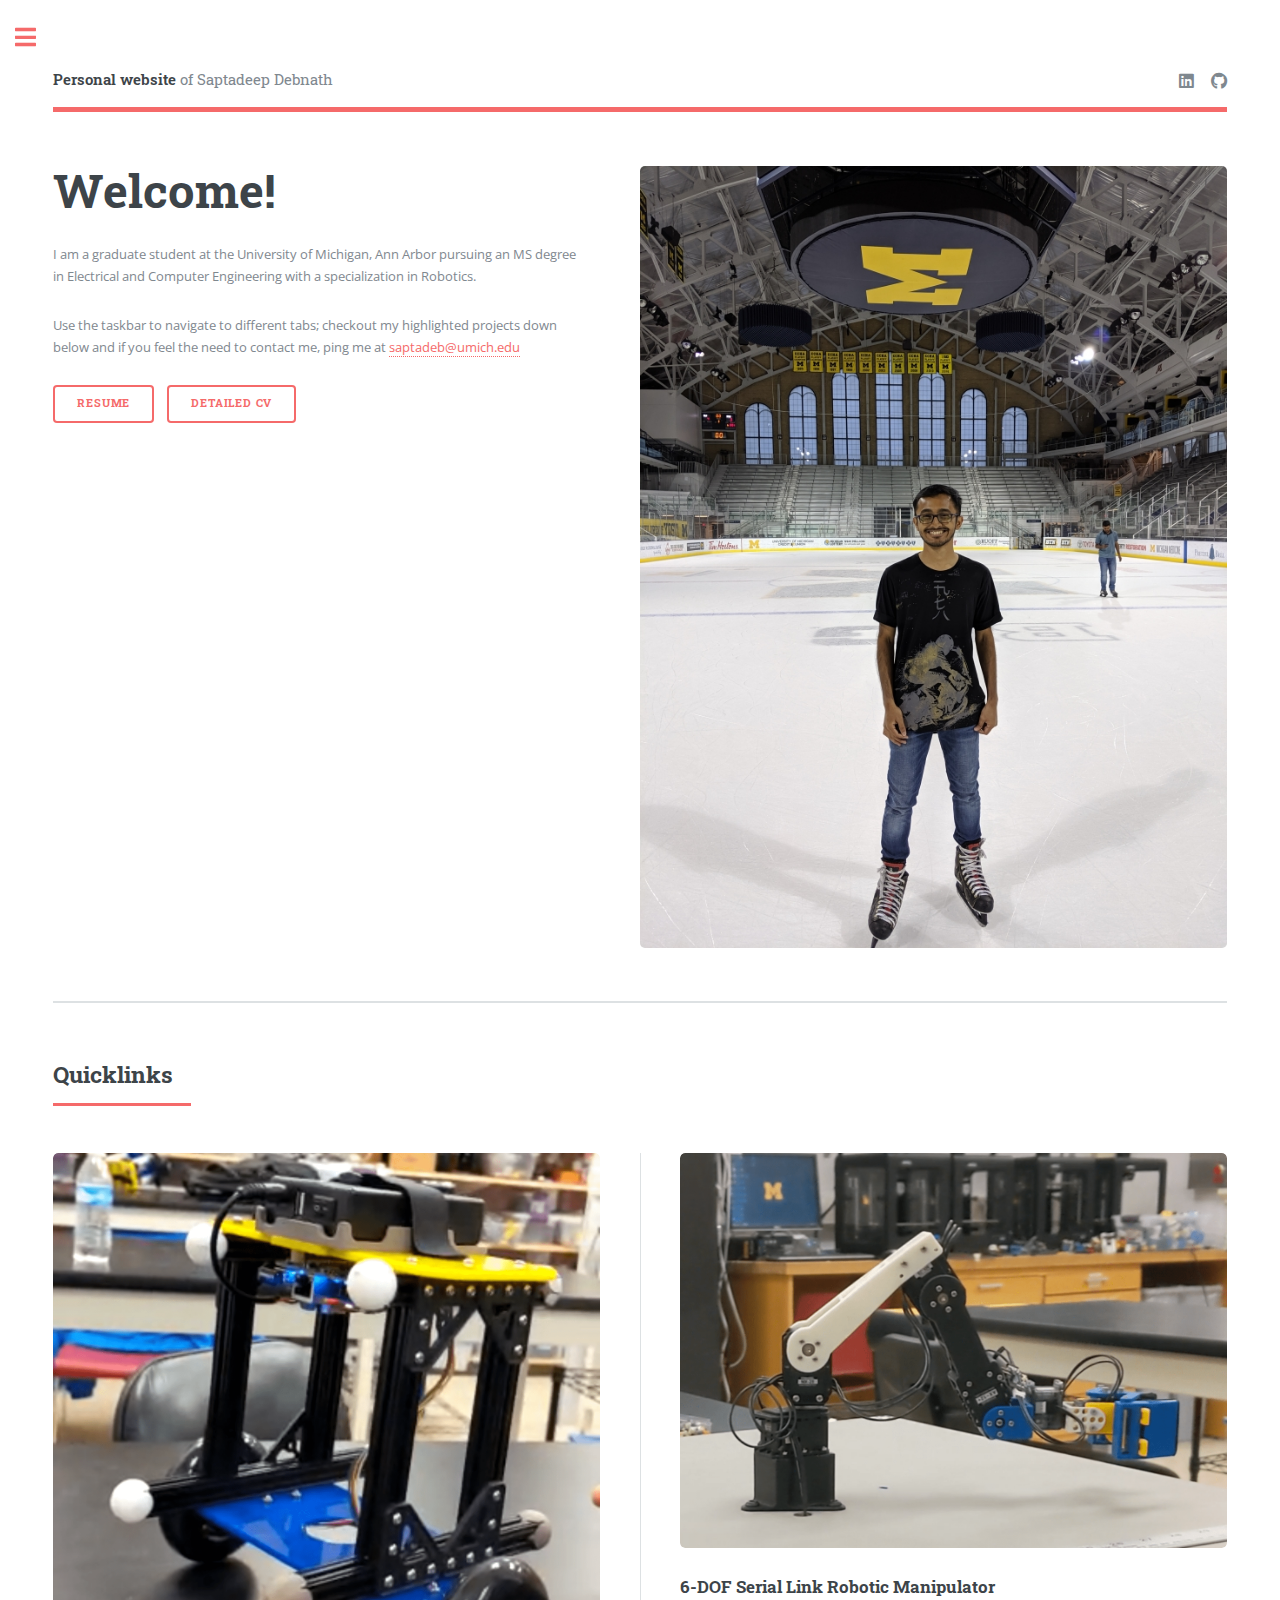
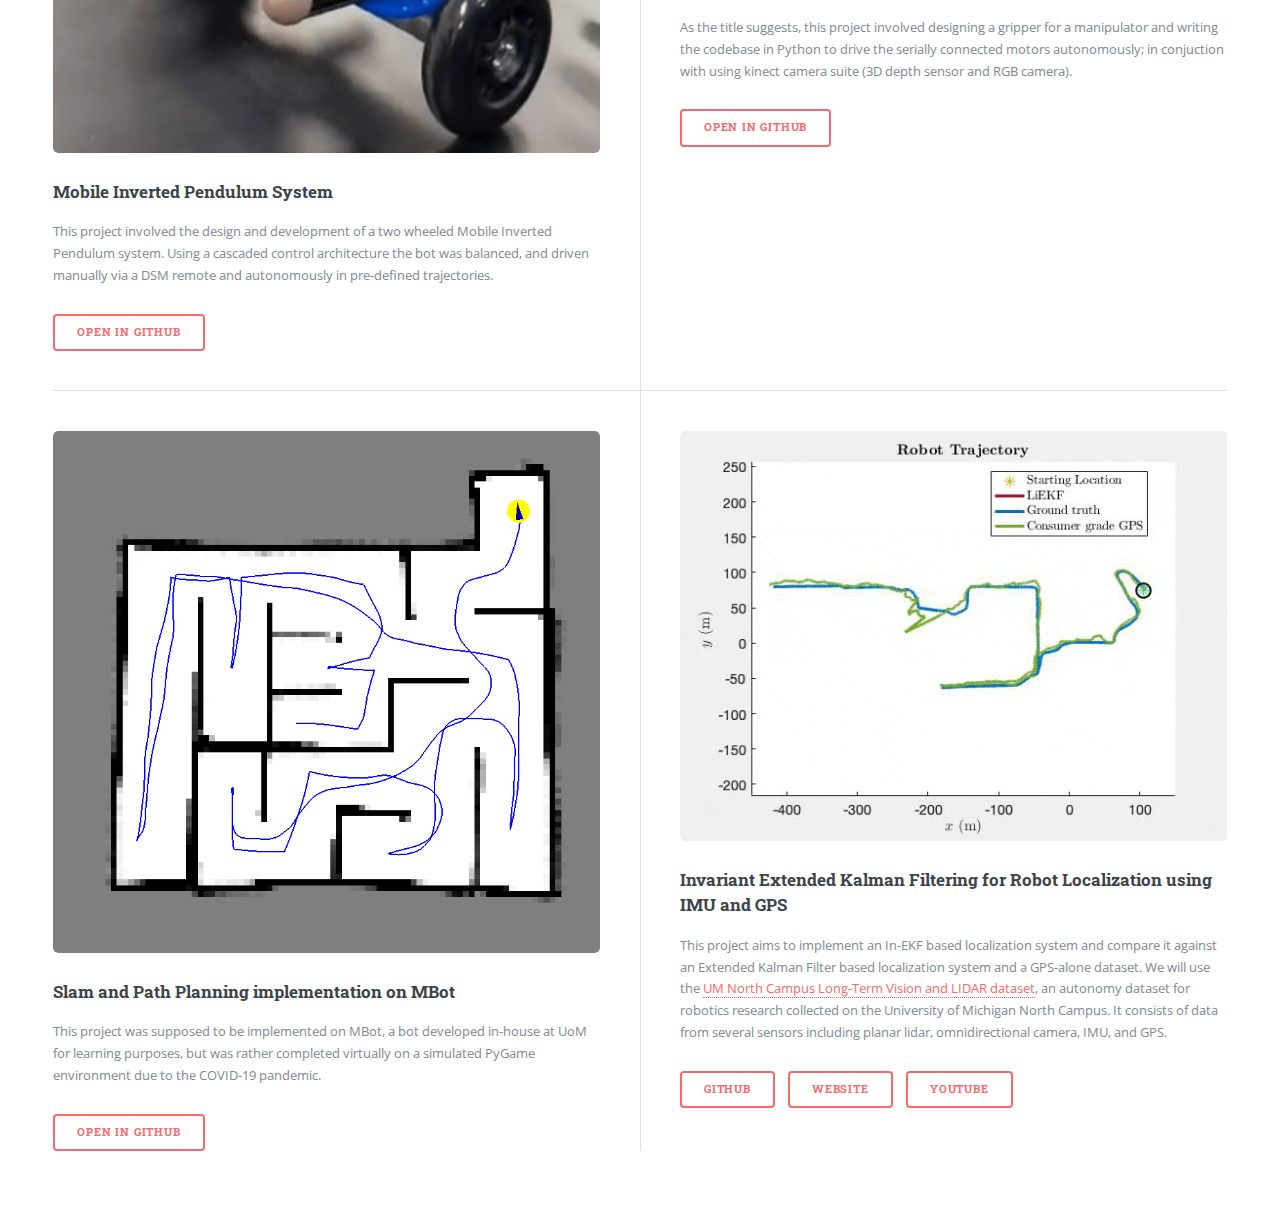
==== index.html @ 15e0c005 "inekf_proj-added" ====
<!DOCTYPE HTML>
<!--
	Editorial by HTML5 UP
	html5up.net | @ajlkn
	Free for personal and commercial use under the CCA 3.0 license (html5up.net/license)
-->
<html>
	<head>
		<title>Saptadeep Debnath</title>
		<meta charset="utf-8" />
		<meta name="viewport" content="width=device-width, initial-scale=1, user-scalable=no" />
		<link rel="stylesheet" href="assets/css/main.css" />
	</head>
	<body class="is-preload">

		<!-- Wrapper -->
			<div id="wrapper">

				<!-- Main -->
					<div id="main">
						<div class="inner">

							<!-- Header -->
								<header id="header">
									<a href="index.html" class="logo"><strong>Personal website</strong> of Saptadeep Debnath</a>
									<ul class="icons">
										<li><a href="https://www.linkedin.com/in/saptadeep-deb/" class="icon brands fa-linkedin"><span class="label">LinkedIn</span></a></li>
										<li><a href="https://github.com/saptadeb" class="icon brands fa-github"><span class="label">Github</span></a></li>
									</ul>
								</header>

							<!-- Banner -->
								<section id="banner">
									<div class="content">
										<header>
											<h1>Welcome!</h1>
										</header>
										<p>I am a graduate student at the University of Michigan, Ann Arbor 
											pursuing an MS degree in Electrical and Computer Engineering
											with a specialization in Robotics. 
										</p>
										<p>
											Use the taskbar to navigate to different tabs; checkout my highlighted projects down below and if you 
											feel the need to contact me, ping me at <a href="mailto: saptadeb@umich.edu">saptadeb@umich.edu</a>
										</p>

										<ul class="actions">
											<li><a href="docs/resume-saptadeep.pdf" class="button">Resume</a></li>
											<li><a href="docs/cv-saptadeep.pdf" class="button">Detailed CV</a></li>
										</ul>
									</div>
									<span class="image object">
										<img src="images/yost-arena-min.png" alt="" />
									</span>
								</section>
						
							<!-- Section -->
								<section>
									<header class="major">
										<h2>Quicklinks</h2>
									</header>

									 <div class="posts">
										<article>
											<a href="https://github.com/saptadeb/balanceBot" class="image"><img src="images/balancebot-min.png" alt="" /></a>
											<h3>Mobile Inverted Pendulum System</h3>
											<p>This project involved the design and development of a two wheeled Mobile 
												Inverted Pendulum system. Using a cascaded control architecture the bot 
												was balanced, and driven manually via a DSM remote and autonomously in 
												pre-defined trajectories.</p>
											<ul class="actions">
												<li><a href="https://github.com/saptadeb/balanceBot" class="button">Open in GitHub</a></li>
											</ul>
										</article>

										<article>
											<a href="https://github.com/saptadeb/armLab" class="image"><img src="images/armlab-min.png" alt="" /></a>
											<h3>6-DOF Serial Link Robotic Manipulator</h3>
											<p>As the title suggests, this project involved designing a gripper for a 
												manipulator and writing the codebase in Python to drive the serially 
												connected motors autonomously; in conjuction with using kinect camera suite 
												(3D depth sensor and RGB camera). </p>
											<ul class="actions">
												<li><a href="https://github.com/saptadeb/armLab" class="button">Open in GitHub</a></li>
											</ul>
										</article>

										<article>
											<a href="https://github.com/saptadeb/botLab" class="image"><img src="images/slam.png" alt="" /></a>
											<h3>Slam and Path Planning implementation on MBot</h3>
											<p>This project was supposed to be implemented on MBot, a bot developed 
												in-house at UoM for learning purposes, but was rather completed virtually 
												on a simulated PyGame environment due to the COVID-19 pandemic.</p>
											<ul class="actions">
												<li><a href="https://github.com/saptadeb/botLab" class="button">Open in GitHub</a></li>
											</ul>
										</article>


										<article>
											<a href="https://team16-mobrob-w20.github.io/inekf-localization/" class="image"><img src="images/liekf.gif" alt="" /></a>
											<h3>Invariant Extended Kalman Filtering for Robot Localization using IMU and GPS</h3>
											<p>This project aims to implement an In-EKF based localization system and 
												compare it against an Extended Kalman Filter based localization system 
												and a GPS-alone dataset. We will use the <a href="http://robots.engin.umich.edu/nclt/">UM North Campus 
												Long-Term Vision  and LIDAR dataset</a>, an autonomy dataset for robotics 
												research collected on the University of Michigan North Campus. It consists 
												of data from several sensors including planar lidar, omnidirectional 
												camera, IMU, and GPS.</p>
												<ul class="actions">
													<li><a href="https://github.com/saptadeb/inekf-localization" class="button">GitHub</a></li>
													<li><a href="https://team16-mobrob-w20.github.io/inekf-localization/" class="button">Website</a></li>
													<li><a href="https://www.youtube.com/watch?v=aILSsw7K2z8&feature=youtu.be" class="button">Youtube</a></li>
												</ul>
										</article>

										

										<!-- <article>
											<a href="#" class="image"><img src="images/pic04.jpg" alt="" /></a>
											<h3>Sed etiam facilis</h3>
											<p>Aenean ornare velit lacus, ac varius enim lorem ullamcorper dolore. Proin aliquam facilisis ante interdum. Sed nulla amet lorem feugiat tempus aliquam.</p>
											<ul class="actions">
												<li><a href="#" class="button">More</a></li>
											</ul>
										</article>
										<article>
											<a href="#" class="image"><img src="images/pic05.jpg" alt="" /></a>
											<h3>Feugiat lorem aenean</h3>
											<p>Aenean ornare velit lacus, ac varius enim lorem ullamcorper dolore. Proin aliquam facilisis ante interdum. Sed nulla amet lorem feugiat tempus aliquam.</p>
											<ul class="actions">
												<li><a href="#" class="button">More</a></li>
											</ul>
										</article>
										<article>
											<a href="#" class="image"><img src="images/pic06.jpg" alt="" /></a>
											<h3>Amet varius aliquam</h3>
											<p>Aenean ornare velit lacus, ac varius enim lorem ullamcorper dolore. Proin aliquam facilisis ante interdum. Sed nulla amet lorem feugiat tempus aliquam.</p>
											<ul class="actions">
												<li><a href="#" class="button">More</a></li>
											</ul>
										</article> -->
									</div> 
								</section>

						</div>
					</div>

				<!-- Sidebar -->
					<div id="sidebar">
						<div class="inner">

							<!-- Search -->
								<section id="search" class="alt">
									<form method="post" action="#">
										<input type="text" name="query" id="query" placeholder="Search" />
									</form>
								</section>

							<!-- Menu -->
								<nav id="menu">
									<header class="major">
										<h2>Menu</h2>
									</header>
									<ul>
										<li><a href="index.html">Homepage</a></li>
										<li><a href="about-me.html">About Me</a></li>
										<!-- <li><a href="generic.html">Generic</a></li> -->
										<!-- <li><a href="elements.html">Elements</a></li> -->
										<li>
											<span class="opener">Research</span>
											<ul>
												<li><a href="publications.html">Publications</a></li>
												<li><a href="proj-at-uom.html">Projects @UoM</a></li>
												<li><a href="proj-at-bits.html">Projects @BITS</a></li>
												<li><a href="ifor.html">IFOR</a></li>
											</ul>
										</li>
										<li><a href="misc.html">Beyond Academics</a></li>
									</ul>
								</nav>

							<!-- Section -->
								<!-- <section>
									<header class="major">
										<h2>Ante interdum</h2>
									</header>
									<div class="mini-posts">
										<article>
											<a href="#" class="image"><img src="images/pic07.jpg" alt="" /></a>
											<p>Aenean ornare velit lacus, ac varius enim lorem ullamcorper dolore aliquam.</p>
										</article>
										<article>
											<a href="#" class="image"><img src="images/pic08.jpg" alt="" /></a>
											<p>BOOOOM ornare velit lacus, ac varius enim lorem ullamcorper dolore aliquam.</p>
										</article>
										<article>
											<a href="#" class="image"><img src="images/pic09.jpg" alt="" /></a>
											<p>Aenean ornare velit lacus, ac varius enim lorem ullamcorper dolore aliquam.</p>
										</article>
									</div>
									<ul class="actions">
										<li><a href="#" class="button">More</a></li>
									</ul> 
								</section> -->

							<!-- Section -->
								<section>
									<header class="major">
										<h2>Get in touch</h2>
									</header>
									<!-- <p>Sed varius enim lorem ullamcorper dolore aliquam aenean ornare velit lacus, ac varius enim lorem ullamcorper dolore. Proin sed aliquam facilisis ante interdum. Sed nulla amet lorem feugiat tempus aliquam.</p> -->
									<ul class="contact">
										<li class="icon solid fa-envelope"><a href="mailto: saptadeb@umich.edu">saptadeb@umich.edu</a></li>
										<li class="icon solid fa-phone">(734) 353-5634</li>
										<li class="icon solid fa-home">Ann Arbor, MI 48105</li>
									</ul>
								</section>

							<!-- Footer -->
								<footer id="footer">
									<p class="copyright">&copy; Saptadeep Debnath. All rights reserved. stock Images: <a href="https://unsplash.com">Unsplash</a>. Design: <a href="https://html5up.net">HTML5 UP</a>.</p>
								</footer>

						</div>
					</div>

			</div>

		<!-- Scripts -->
			<script src="assets/js/jquery.min.js"></script>
			<script src="assets/js/browser.min.js"></script>
			<script src="assets/js/breakpoints.min.js"></script>
			<script src="assets/js/util.js"></script>
			<script src="assets/js/main.js"></script>

	</body>
</html>
---- assets/css/main.css ----
@import url(fontawesome-all.min.css);
@import url("https://fonts.googleapis.com/css?family=Open+Sans:400,600,400italic,600italic|Roboto+Slab:400,700");
/*
	Editorial by HTML5 UP
	html5up.net | @ajlkn
	Free for personal and commercial use under the CCA 3.0 license (html5up.net/license)
*/
html, body, div, span, applet, object,
iframe, h1, h2, h3, h4, h5, h6, p, blockquote,
pre, a, abbr, acronym, address, big, cite,
code, del, dfn, em, img, ins, kbd, q, s, samp,
small, strike, strong, sub, sup, tt, var, b,
u, i, center, dl, dt, dd, ol, ul, li, fieldset,
form, label, legend, table, caption, tbody,
tfoot, thead, tr, th, td, article, aside,
canvas, details, embed, figure, figcaption,
footer, header, hgroup, menu, nav, output, ruby,
section, summary, time, mark, audio, video {
  margin: 0;
  padding: 0;
  border: 0;
  font-size: 100%;
  font: inherit;
  vertical-align: baseline; }

article, aside, details, figcaption, figure,
footer, header, hgroup, menu, nav, section {
  display: block; }

body {
  line-height: 1; }

ol, ul {
  list-style: none; }

blockquote, q {
  quotes: none; }
  blockquote:before, blockquote:after, q:before, q:after {
    content: '';
    content: none; }

table {
  border-collapse: collapse;
  border-spacing: 0; }

body {
  -webkit-text-size-adjust: none; }

mark {
  background-color: transparent;
  color: inherit; }

input::-moz-focus-inner {
  border: 0;
  padding: 0; }

input, select, textarea {
  -moz-appearance: none;
  -webkit-appearance: none;
  -ms-appearance: none;
  appearance: none; }

/* Basic */
@-ms-viewport {
  width: device-width; }

body {
  -ms-overflow-style: scrollbar; }

@media screen and (max-width: 480px) {
  html, body {
    min-width: 320px; } }

html {
  box-sizing: border-box; }

*, *:before, *:after {
  box-sizing: inherit; }

body {
  background: #ffffff; }
  body.is-preload *, body.is-preload *:before, body.is-preload *:after, body.is-resizing *, body.is-resizing *:before, body.is-resizing *:after {
    -moz-animation: none !important;
    -webkit-animation: none !important;
    -ms-animation: none !important;
    animation: none !important;
    -moz-transition: none !important;
    -webkit-transition: none !important;
    -ms-transition: none !important;
    transition: none !important; }

/* Type */
body, input, select, textarea {
  color: #7f888f;
  font-family: "Open Sans", sans-serif;
  font-size: 13pt;
  font-weight: 400;
  line-height: 1.65; }
  @media screen and (max-width: 1680px) {
    body, input, select, textarea {
      font-size: 11pt; } }
  @media screen and (max-width: 1280px) {
    body, input, select, textarea {
      font-size: 10pt; } }
  @media screen and (max-width: 360px) {
    body, input, select, textarea {
      font-size: 9pt; } }

a {
  -moz-transition: color 0.2s ease-in-out, border-bottom-color 0.2s ease-in-out;
  -webkit-transition: color 0.2s ease-in-out, border-bottom-color 0.2s ease-in-out;
  -ms-transition: color 0.2s ease-in-out, border-bottom-color 0.2s ease-in-out;
  transition: color 0.2s ease-in-out, border-bottom-color 0.2s ease-in-out;
  border-bottom: dotted 1px;
  color: #f56a6a;
  text-decoration: none; }
  a:hover {
    border-bottom-color: #f56a6a;
    color: #f56a6a !important; }
    a:hover strong {
      color: inherit; }

strong, b {
  color: #3d4449;
  font-weight: 600; }

em, i {
  font-style: italic; }

p {
  margin: 0 0 2em 0; }

h1, h2, h3, h4, h5, h6 {
  color: #3d4449;
  font-family: "Roboto Slab", serif;
  font-weight: 700;
  line-height: 1.5;
  margin: 0 0 1em 0; }
  h1 a, h2 a, h3 a, h4 a, h5 a, h6 a {
    color: inherit;
    text-decoration: none;
    border-bottom: 0; }

h1 {
  font-size: 4em;
  margin: 0 0 0.5em 0;
  line-height: 1.3; }

h2 {
  font-size: 1.75em; }

h3 {
  font-size: 1.25em; }

h4 {
  font-size: 1.1em; }

h5 {
  font-size: 0.9em; }

h6 {
  font-size: 0.7em; }

@media screen and (max-width: 1680px) {
  h1 {
    font-size: 3.5em; } }

@media screen and (max-width: 980px) {
  h1 {
    font-size: 3.25em; } }

@media screen and (max-width: 736px) {
  h1 {
    font-size: 2em;
    line-height: 1.4; }
  h2 {
    font-size: 1.5em; } }

sub {
  font-size: 0.8em;
  position: relative;
  top: 0.5em; }

sup {
  font-size: 0.8em;
  position: relative;
  top: -0.5em; }

blockquote {
  border-left: solid 3px rgba(210, 215, 217, 0.75);
  font-style: italic;
  margin: 0 0 2em 0;
  padding: 0.5em 0 0.5em 2em; }

code {
  background: rgba(230, 235, 237, 0.25);
  border-radius: 0.375em;
  border: solid 1px rgba(210, 215, 217, 0.75);
  font-family: "Courier New", monospace;
  font-size: 0.9em;
  margin: 0 0.25em;
  padding: 0.25em 0.65em; }

pre {
  -webkit-overflow-scrolling: touch;
  font-family: "Courier New", monospace;
  font-size: 0.9em;
  margin: 0 0 2em 0; }
  pre code {
    display: block;
    line-height: 1.75;
    padding: 1em 1.5em;
    overflow-x: auto; }

hr {
  border: 0;
  border-bottom: solid 1px rgba(210, 215, 217, 0.75);
  margin: 2em 0; }
  hr.major {
    margin: 3em 0; }

.align-left {
  text-align: left; }

.align-center {
  text-align: center; }

.align-right {
  text-align: right; }

/* Row */
.row {
  display: flex;
  flex-wrap: wrap;
  box-sizing: border-box;
  align-items: stretch; }
  .row > * {
    box-sizing: border-box; }
  .row.gtr-uniform > * > :last-child {
    margin-bottom: 0; }
  .row.aln-left {
    justify-content: flex-start; }
  .row.aln-center {
    justify-content: center; }
  .row.aln-right {
    justify-content: flex-end; }
  .row.aln-top {
    align-items: flex-start; }
  .row.aln-middle {
    align-items: center; }
  .row.aln-bottom {
    align-items: flex-end; }
  .row > .imp {
    order: -1; }
  .row > .col-1 {
    width: 8.33333%; }
  .row > .off-1 {
    margin-left: 8.33333%; }
  .row > .col-2 {
    width: 16.66667%; }
  .row > .off-2 {
    margin-left: 16.66667%; }
  .row > .col-3 {
    width: 25%; }
  .row > .off-3 {
    margin-left: 25%; }
  .row > .col-4 {
    width: 33.33333%; }
  .row > .off-4 {
    margin-left: 33.33333%; }
  .row > .col-5 {
    width: 41.66667%; }
  .row > .off-5 {
    margin-left: 41.66667%; }
  .row > .col-6 {
    width: 50%; }
  .row > .off-6 {
    margin-left: 50%; }
  .row > .col-7 {
    width: 58.33333%; }
  .row > .off-7 {
    margin-left: 58.33333%; }
  .row > .col-8 {
    width: 66.66667%; }
  .row > .off-8 {
    margin-left: 66.66667%; }
  .row > .col-9 {
    width: 75%; }
  .row > .off-9 {
    margin-left: 75%; }
  .row > .col-10 {
    width: 83.33333%; }
  .row > .off-10 {
    margin-left: 83.33333%; }
  .row > .col-11 {
    width: 91.66667%; }
  .row > .off-11 {
    margin-left: 91.66667%; }
  .row > .col-12 {
    width: 100%; }
  .row > .off-12 {
    margin-left: 100%; }
  .row.gtr-0 {
    margin-top: 0;
    margin-left: 0em; }
    .row.gtr-0 > * {
      padding: 0 0 0 0em; }
    .row.gtr-0.gtr-uniform {
      margin-top: 0em; }
      .row.gtr-0.gtr-uniform > * {
        padding-top: 0em; }
  .row.gtr-25 {
    margin-top: 0;
    margin-left: -0.375em; }
    .row.gtr-25 > * {
      padding: 0 0 0 0.375em; }
    .row.gtr-25.gtr-uniform {
      margin-top: -0.375em; }
      .row.gtr-25.gtr-uniform > * {
        padding-top: 0.375em; }
  .row.gtr-50 {
    margin-top: 0;
    margin-left: -0.75em; }
    .row.gtr-50 > * {
      padding: 0 0 0 0.75em; }
    .row.gtr-50.gtr-uniform {
      margin-top: -0.75em; }
      .row.gtr-50.gtr-uniform > * {
        padding-top: 0.75em; }
  .row {
    margin-top: 0;
    margin-left: -1.5em; }
    .row > * {
      padding: 0 0 0 1.5em; }
    .row.gtr-uniform {
      margin-top: -1.5em; }
      .row.gtr-uniform > * {
        padding-top: 1.5em; }
  .row.gtr-150 {
    margin-top: 0;
    margin-left: -2.25em; }
    .row.gtr-150 > * {
      padding: 0 0 0 2.25em; }
    .row.gtr-150.gtr-uniform {
      margin-top: -2.25em; }
      .row.gtr-150.gtr-uniform > * {
        padding-top: 2.25em; }
  .row.gtr-200 {
    margin-top: 0;
    margin-left: -3em; }
    .row.gtr-200 > * {
      padding: 0 0 0 3em; }
    .row.gtr-200.gtr-uniform {
      margin-top: -3em; }
      .row.gtr-200.gtr-uniform > * {
        padding-top: 3em; }
  @media screen and (max-width: 1680px) {
    .row {
      display: flex;
      flex-wrap: wrap;
      box-sizing: border-box;
      align-items: stretch; }
      .row > * {
        box-sizing: border-box; }
      .row.gtr-uniform > * > :last-child {
        margin-bottom: 0; }
      .row.aln-left {
        justify-content: flex-start; }
      .row.aln-center {
        justify-content: center; }
      .row.aln-right {
        justify-content: flex-end; }
      .row.aln-top {
        align-items: flex-start; }
      .row.aln-middle {
        align-items: center; }
      .row.aln-bottom {
        align-items: flex-end; }
      .row > .imp-xlarge {
        order: -1; }
      .row > .col-1-xlarge {
        width: 8.33333%; }
      .row > .off-1-xlarge {
        margin-left: 8.33333%; }
      .row > .col-2-xlarge {
        width: 16.66667%; }
      .row > .off-2-xlarge {
        margin-left: 16.66667%; }
      .row > .col-3-xlarge {
        width: 25%; }
      .row > .off-3-xlarge {
        margin-left: 25%; }
      .row > .col-4-xlarge {
        width: 33.33333%; }
      .row > .off-4-xlarge {
        margin-left: 33.33333%; }
      .row > .col-5-xlarge {
        width: 41.66667%; }
      .row > .off-5-xlarge {
        margin-left: 41.66667%; }
      .row > .col-6-xlarge {
        width: 50%; }
      .row > .off-6-xlarge {
        margin-left: 50%; }
      .row > .col-7-xlarge {
        width: 58.33333%; }
      .row > .off-7-xlarge {
        margin-left: 58.33333%; }
      .row > .col-8-xlarge {
        width: 66.66667%; }
      .row > .off-8-xlarge {
        margin-left: 66.66667%; }
      .row > .col-9-xlarge {
        width: 75%; }
      .row > .off-9-xlarge {
        margin-left: 75%; }
      .row > .col-10-xlarge {
        width: 83.33333%; }
      .row > .off-10-xlarge {
        margin-left: 83.33333%; }
      .row > .col-11-xlarge {
        width: 91.66667%; }
      .row > .off-11-xlarge {
        margin-left: 91.66667%; }
      .row > .col-12-xlarge {
        width: 100%; }
      .row > .off-12-xlarge {
        margin-left: 100%; }
      .row.gtr-0 {
        margin-top: 0;
        margin-left: 0em; }
        .row.gtr-0 > * {
          padding: 0 0 0 0em; }
        .row.gtr-0.gtr-uniform {
          margin-top: 0em; }
          .row.gtr-0.gtr-uniform > * {
            padding-top: 0em; }
      .row.gtr-25 {
        margin-top: 0;
        margin-left: -0.375em; }
        .row.gtr-25 > * {
          padding: 0 0 0 0.375em; }
        .row.gtr-25.gtr-uniform {
          margin-top: -0.375em; }
          .row.gtr-25.gtr-uniform > * {
            padding-top: 0.375em; }
      .row.gtr-50 {
        margin-top: 0;
        margin-left: -0.75em; }
        .row.gtr-50 > * {
          padding: 0 0 0 0.75em; }
        .row.gtr-50.gtr-uniform {
          margin-top: -0.75em; }
          .row.gtr-50.gtr-uniform > * {
            padding-top: 0.75em; }
      .row {
        margin-top: 0;
        margin-left: -1.5em; }
        .row > * {
          padding: 0 0 0 1.5em; }
        .row.gtr-uniform {
          margin-top: -1.5em; }
          .row.gtr-uniform > * {
            padding-top: 1.5em; }
      .row.gtr-150 {
        margin-top: 0;
        margin-left: -2.25em; }
        .row.gtr-150 > * {
          padding: 0 0 0 2.25em; }
        .row.gtr-150.gtr-uniform {
          margin-top: -2.25em; }
          .row.gtr-150.gtr-uniform > * {
            padding-top: 2.25em; }
      .row.gtr-200 {
        margin-top: 0;
        margin-left: -3em; }
        .row.gtr-200 > * {
          padding: 0 0 0 3em; }
        .row.gtr-200.gtr-uniform {
          margin-top: -3em; }
          .row.gtr-200.gtr-uniform > * {
            padding-top: 3em; } }
  @media screen and (max-width: 1280px) {
    .row {
      display: flex;
      flex-wrap: wrap;
      box-sizing: border-box;
      align-items: stretch; }
      .row > * {
        box-sizing: border-box; }
      .row.gtr-uniform > * > :last-child {
        margin-bottom: 0; }
      .row.aln-left {
        justify-content: flex-start; }
      .row.aln-center {
        justify-content: center; }
      .row.aln-right {
        justify-content: flex-end; }
      .row.aln-top {
        align-items: flex-start; }
      .row.aln-middle {
        align-items: center; }
      .row.aln-bottom {
        align-items: flex-end; }
      .row > .imp-large {
        order: -1; }
      .row > .col-1-large {
        width: 8.33333%; }
      .row > .off-1-large {
        margin-left: 8.33333%; }
      .row > .col-2-large {
        width: 16.66667%; }
      .row > .off-2-large {
        margin-left: 16.66667%; }
      .row > .col-3-large {
        width: 25%; }
      .row > .off-3-large {
        margin-left: 25%; }
      .row > .col-4-large {
        width: 33.33333%; }
      .row > .off-4-large {
        margin-left: 33.33333%; }
      .row > .col-5-large {
        width: 41.66667%; }
      .row > .off-5-large {
        margin-left: 41.66667%; }
      .row > .col-6-large {
        width: 50%; }
      .row > .off-6-large {
        margin-left: 50%; }
      .row > .col-7-large {
        width: 58.33333%; }
      .row > .off-7-large {
        margin-left: 58.33333%; }
      .row > .col-8-large {
        width: 66.66667%; }
      .row > .off-8-large {
        margin-left: 66.66667%; }
      .row > .col-9-large {
        width: 75%; }
      .row > .off-9-large {
        margin-left: 75%; }
      .row > .col-10-large {
        width: 83.33333%; }
      .row > .off-10-large {
        margin-left: 83.33333%; }
      .row > .col-11-large {
        width: 91.66667%; }
      .row > .off-11-large {
        margin-left: 91.66667%; }
      .row > .col-12-large {
        width: 100%; }
      .row > .off-12-large {
        margin-left: 100%; }
      .row.gtr-0 {
        margin-top: 0;
        margin-left: 0em; }
        .row.gtr-0 > * {
          padding: 0 0 0 0em; }
        .row.gtr-0.gtr-uniform {
          margin-top: 0em; }
          .row.gtr-0.gtr-uniform > * {
            padding-top: 0em; }
      .row.gtr-25 {
        margin-top: 0;
        margin-left: -0.375em; }
        .row.gtr-25 > * {
          padding: 0 0 0 0.375em; }
        .row.gtr-25.gtr-uniform {
          margin-top: -0.375em; }
          .row.gtr-25.gtr-uniform > * {
            padding-top: 0.375em; }
      .row.gtr-50 {
        margin-top: 0;
        margin-left: -0.75em; }
        .row.gtr-50 > * {
          padding: 0 0 0 0.75em; }
        .row.gtr-50.gtr-uniform {
          margin-top: -0.75em; }
          .row.gtr-50.gtr-uniform > * {
            padding-top: 0.75em; }
      .row {
        margin-top: 0;
        margin-left: -1.5em; }
        .row > * {
          padding: 0 0 0 1.5em; }
        .row.gtr-uniform {
          margin-top: -1.5em; }
          .row.gtr-uniform > * {
            padding-top: 1.5em; }
      .row.gtr-150 {
        margin-top: 0;
        margin-left: -2.25em; }
        .row.gtr-150 > * {
          padding: 0 0 0 2.25em; }
        .row.gtr-150.gtr-uniform {
          margin-top: -2.25em; }
          .row.gtr-150.gtr-uniform > * {
            padding-top: 2.25em; }
      .row.gtr-200 {
        margin-top: 0;
        margin-left: -3em; }
        .row.gtr-200 > * {
          padding: 0 0 0 3em; }
        .row.gtr-200.gtr-uniform {
          margin-top: -3em; }
          .row.gtr-200.gtr-uniform > * {
            padding-top: 3em; } }
  @media screen and (max-width: 980px) {
    .row {
      display: flex;
      flex-wrap: wrap;
      box-sizing: border-box;
      align-items: stretch; }
      .row > * {
        box-sizing: border-box; }
      .row.gtr-uniform > * > :last-child {
        margin-bottom: 0; }
      .row.aln-left {
        justify-content: flex-start; }
      .row.aln-center {
        justify-content: center; }
      .row.aln-right {
        justify-content: flex-end; }
      .row.aln-top {
        align-items: flex-start; }
      .row.aln-middle {
        align-items: center; }
      .row.aln-bottom {
        align-items: flex-end; }
      .row > .imp-medium {
        order: -1; }
      .row > .col-1-medium {
        width: 8.33333%; }
      .row > .off-1-medium {
        margin-left: 8.33333%; }
      .row > .col-2-medium {
        width: 16.66667%; }
      .row > .off-2-medium {
        margin-left: 16.66667%; }
      .row > .col-3-medium {
        width: 25%; }
      .row > .off-3-medium {
        margin-left: 25%; }
      .row > .col-4-medium {
        width: 33.33333%; }
      .row > .off-4-medium {
        margin-left: 33.33333%; }
      .row > .col-5-medium {
        width: 41.66667%; }
      .row > .off-5-medium {
        margin-left: 41.66667%; }
      .row > .col-6-medium {
        width: 50%; }
      .row > .off-6-medium {
        margin-left: 50%; }
      .row > .col-7-medium {
        width: 58.33333%; }
      .row > .off-7-medium {
        margin-left: 58.33333%; }
      .row > .col-8-medium {
        width: 66.66667%; }
      .row > .off-8-medium {
        margin-left: 66.66667%; }
      .row > .col-9-medium {
        width: 75%; }
      .row > .off-9-medium {
        margin-left: 75%; }
      .row > .col-10-medium {
        width: 83.33333%; }
      .row > .off-10-medium {
        margin-left: 83.33333%; }
      .row > .col-11-medium {
        width: 91.66667%; }
      .row > .off-11-medium {
        margin-left: 91.66667%; }
      .row > .col-12-medium {
        width: 100%; }
      .row > .off-12-medium {
        margin-left: 100%; }
      .row.gtr-0 {
        margin-top: 0;
        margin-left: 0em; }
        .row.gtr-0 > * {
          padding: 0 0 0 0em; }
        .row.gtr-0.gtr-uniform {
          margin-top: 0em; }
          .row.gtr-0.gtr-uniform > * {
            padding-top: 0em; }
      .row.gtr-25 {
        margin-top: 0;
        margin-left: -0.375em; }
        .row.gtr-25 > * {
          padding: 0 0 0 0.375em; }
        .row.gtr-25.gtr-uniform {
          margin-top: -0.375em; }
          .row.gtr-25.gtr-uniform > * {
            padding-top: 0.375em; }
      .row.gtr-50 {
        margin-top: 0;
        margin-left: -0.75em; }
        .row.gtr-50 > * {
          padding: 0 0 0 0.75em; }
        .row.gtr-50.gtr-uniform {
          margin-top: -0.75em; }
          .row.gtr-50.gtr-uniform > * {
            padding-top: 0.75em; }
      .row {
        margin-top: 0;
        margin-left: -1.5em; }
        .row > * {
          padding: 0 0 0 1.5em; }
        .row.gtr-uniform {
          margin-top: -1.5em; }
          .row.gtr-uniform > * {
            padding-top: 1.5em; }
      .row.gtr-150 {
        margin-top: 0;
        margin-left: -2.25em; }
        .row.gtr-150 > * {
          padding: 0 0 0 2.25em; }
        .row.gtr-150.gtr-uniform {
          margin-top: -2.25em; }
          .row.gtr-150.gtr-uniform > * {
            padding-top: 2.25em; }
      .row.gtr-200 {
        margin-top: 0;
        margin-left: -3em; }
        .row.gtr-200 > * {
          padding: 0 0 0 3em; }
        .row.gtr-200.gtr-uniform {
          margin-top: -3em; }
          .row.gtr-200.gtr-uniform > * {
            padding-top: 3em; } }
  @media screen and (max-width: 736px) {
    .row {
      display: flex;
      flex-wrap: wrap;
      box-sizing: border-box;
      align-items: stretch; }
      .row > * {
        box-sizing: border-box; }
      .row.gtr-uniform > * > :last-child {
        margin-bottom: 0; }
      .row.aln-left {
        justify-content: flex-start; }
      .row.aln-center {
        justify-content: center; }
      .row.aln-right {
        justify-content: flex-end; }
      .row.aln-top {
        align-items: flex-start; }
      .row.aln-middle {
        align-items: center; }
      .row.aln-bottom {
        align-items: flex-end; }
      .row > .imp-small {
        order: -1; }
      .row > .col-1-small {
        width: 8.33333%; }
      .row > .off-1-small {
        margin-left: 8.33333%; }
      .row > .col-2-small {
        width: 16.66667%; }
      .row > .off-2-small {
        margin-left: 16.66667%; }
      .row > .col-3-small {
        width: 25%; }
      .row > .off-3-small {
        margin-left: 25%; }
      .row > .col-4-small {
        width: 33.33333%; }
      .row > .off-4-small {
        margin-left: 33.33333%; }
      .row > .col-5-small {
        width: 41.66667%; }
      .row > .off-5-small {
        margin-left: 41.66667%; }
      .row > .col-6-small {
        width: 50%; }
      .row > .off-6-small {
        margin-left: 50%; }
      .row > .col-7-small {
        width: 58.33333%; }
      .row > .off-7-small {
        margin-left: 58.33333%; }
      .row > .col-8-small {
        width: 66.66667%; }
      .row > .off-8-small {
        margin-left: 66.66667%; }
      .row > .col-9-small {
        width: 75%; }
      .row > .off-9-small {
        margin-left: 75%; }
      .row > .col-10-small {
        width: 83.33333%; }
      .row > .off-10-small {
        margin-left: 83.33333%; }
      .row > .col-11-small {
        width: 91.66667%; }
      .row > .off-11-small {
        margin-left: 91.66667%; }
      .row > .col-12-small {
        width: 100%; }
      .row > .off-12-small {
        margin-left: 100%; }
      .row.gtr-0 {
        margin-top: 0;
        margin-left: 0em; }
        .row.gtr-0 > * {
          padding: 0 0 0 0em; }
        .row.gtr-0.gtr-uniform {
          margin-top: 0em; }
          .row.gtr-0.gtr-uniform > * {
            padding-top: 0em; }
      .row.gtr-25 {
        margin-top: 0;
        margin-left: -0.375em; }
        .row.gtr-25 > * {
          padding: 0 0 0 0.375em; }
        .row.gtr-25.gtr-uniform {
          margin-top: -0.375em; }
          .row.gtr-25.gtr-uniform > * {
            padding-top: 0.375em; }
      .row.gtr-50 {
        margin-top: 0;
        margin-left: -0.75em; }
        .row.gtr-50 > * {
          padding: 0 0 0 0.75em; }
        .row.gtr-50.gtr-uniform {
          margin-top: -0.75em; }
          .row.gtr-50.gtr-uniform > * {
            padding-top: 0.75em; }
      .row {
        margin-top: 0;
        margin-left: -1.5em; }
        .row > * {
          padding: 0 0 0 1.5em; }
        .row.gtr-uniform {
          margin-top: -1.5em; }
          .row.gtr-uniform > * {
            padding-top: 1.5em; }
      .row.gtr-150 {
        margin-top: 0;
        margin-left: -2.25em; }
        .row.gtr-150 > * {
          padding: 0 0 0 2.25em; }
        .row.gtr-150.gtr-uniform {
          margin-top: -2.25em; }
          .row.gtr-150.gtr-uniform > * {
            padding-top: 2.25em; }
      .row.gtr-200 {
        margin-top: 0;
        margin-left: -3em; }
        .row.gtr-200 > * {
          padding: 0 0 0 3em; }
        .row.gtr-200.gtr-uniform {
          margin-top: -3em; }
          .row.gtr-200.gtr-uniform > * {
            padding-top: 3em; } }
  @media screen and (max-width: 480px) {
    .row {
      display: flex;
      flex-wrap: wrap;
      box-sizing: border-box;
      align-items: stretch; }
      .row > * {
        box-sizing: border-box; }
      .row.gtr-uniform > * > :last-child {
        margin-bottom: 0; }
      .row.aln-left {
        justify-content: flex-start; }
      .row.aln-center {
        justify-content: center; }
      .row.aln-right {
        justify-content: flex-end; }
      .row.aln-top {
        align-items: flex-start; }
      .row.aln-middle {
        align-items: center; }
      .row.aln-bottom {
        align-items: flex-end; }
      .row > .imp-xsmall {
        order: -1; }
      .row > .col-1-xsmall {
        width: 8.33333%; }
      .row > .off-1-xsmall {
        margin-left: 8.33333%; }
      .row > .col-2-xsmall {
        width: 16.66667%; }
      .row > .off-2-xsmall {
        margin-left: 16.66667%; }
      .row > .col-3-xsmall {
        width: 25%; }
      .row > .off-3-xsmall {
        margin-left: 25%; }
      .row > .col-4-xsmall {
        width: 33.33333%; }
      .row > .off-4-xsmall {
        margin-left: 33.33333%; }
      .row > .col-5-xsmall {
        width: 41.66667%; }
      .row > .off-5-xsmall {
        margin-left: 41.66667%; }
      .row > .col-6-xsmall {
        width: 50%; }
      .row > .off-6-xsmall {
        margin-left: 50%; }
      .row > .col-7-xsmall {
        width: 58.33333%; }
      .row > .off-7-xsmall {
        margin-left: 58.33333%; }
      .row > .col-8-xsmall {
        width: 66.66667%; }
      .row > .off-8-xsmall {
        margin-left: 66.66667%; }
      .row > .col-9-xsmall {
        width: 75%; }
      .row > .off-9-xsmall {
        margin-left: 75%; }
      .row > .col-10-xsmall {
        width: 83.33333%; }
      .row > .off-10-xsmall {
        margin-left: 83.33333%; }
      .row > .col-11-xsmall {
        width: 91.66667%; }
      .row > .off-11-xsmall {
        margin-left: 91.66667%; }
      .row > .col-12-xsmall {
        width: 100%; }
      .row > .off-12-xsmall {
        margin-left: 100%; }
      .row.gtr-0 {
        margin-top: 0;
        margin-left: 0em; }
        .row.gtr-0 > * {
          padding: 0 0 0 0em; }
        .row.gtr-0.gtr-uniform {
          margin-top: 0em; }
          .row.gtr-0.gtr-uniform > * {
            padding-top: 0em; }
      .row.gtr-25 {
        margin-top: 0;
        margin-left: -0.375em; }
        .row.gtr-25 > * {
          padding: 0 0 0 0.375em; }
        .row.gtr-25.gtr-uniform {
          margin-top: -0.375em; }
          .row.gtr-25.gtr-uniform > * {
            padding-top: 0.375em; }
      .row.gtr-50 {
        margin-top: 0;
        margin-left: -0.75em; }
        .row.gtr-50 > * {
          padding: 0 0 0 0.75em; }
        .row.gtr-50.gtr-uniform {
          margin-top: -0.75em; }
          .row.gtr-50.gtr-uniform > * {
            padding-top: 0.75em; }
      .row {
        margin-top: 0;
        margin-left: -1.5em; }
        .row > * {
          padding: 0 0 0 1.5em; }
        .row.gtr-uniform {
          margin-top: -1.5em; }
          .row.gtr-uniform > * {
            padding-top: 1.5em; }
      .row.gtr-150 {
        margin-top: 0;
        margin-left: -2.25em; }
        .row.gtr-150 > * {
          padding: 0 0 0 2.25em; }
        .row.gtr-150.gtr-uniform {
          margin-top: -2.25em; }
          .row.gtr-150.gtr-uniform > * {
            padding-top: 2.25em; }
      .row.gtr-200 {
        margin-top: 0;
        margin-left: -3em; }
        .row.gtr-200 > * {
          padding: 0 0 0 3em; }
        .row.gtr-200.gtr-uniform {
          margin-top: -3em; }
          .row.gtr-200.gtr-uniform > * {
            padding-top: 3em; } }

/* Section/Article */
section.special, article.special {
  text-align: center; }

header p {
  font-family: "Roboto Slab", serif;
  font-size: 1em;
  font-weight: 400;
  letter-spacing: 0.075em;
  margin-top: -0.5em;
  text-transform: uppercase; }

header.major > :last-child {
  border-bottom: solid 3px #f56a6a;
  display: inline-block;
  margin: 0 0 2em 0;
  padding: 0 0.75em 0.5em 0; }

header.main > :last-child {
  margin: 0 0 1em 0; }

/* Form */
form {
  margin: 0 0 2em 0; }

label {
  color: #3d4449;
  display: block;
  font-size: 0.9em;
  font-weight: 600;
  margin: 0 0 1em 0; }

input[type="text"],
input[type="password"],
input[type="email"],
input[type="tel"],
input[type="search"],
input[type="url"],
select,
textarea {
  -moz-appearance: none;
  -webkit-appearance: none;
  -ms-appearance: none;
  appearance: none;
  background: #ffffff;
  border-radius: 0.375em;
  border: none;
  border: solid 1px rgba(210, 215, 217, 0.75);
  color: inherit;
  display: block;
  outline: 0;
  padding: 0 1em;
  text-decoration: none;
  width: 100%; }
  input[type="text"]:invalid,
  input[type="password"]:invalid,
  input[type="email"]:invalid,
  input[type="tel"]:invalid,
  input[type="search"]:invalid,
  input[type="url"]:invalid,
  select:invalid,
  textarea:invalid {
    box-shadow: none; }
  input[type="text"]:focus,
  input[type="password"]:focus,
  input[type="email"]:focus,
  input[type="tel"]:focus,
  input[type="search"]:focus,
  input[type="url"]:focus,
  select:focus,
  textarea:focus {
    border-color: #f56a6a;
    box-shadow: 0 0 0 1px #f56a6a; }

select {
  background-image: url("data:image/svg+xml;charset=utf8,%3Csvg xmlns='http://www.w3.org/2000/svg' width='40' height='40' preserveAspectRatio='none' viewBox='0 0 40 40'%3E%3Cpath d='M9.4,12.3l10.4,10.4l10.4-10.4c0.2-0.2,0.5-0.4,0.9-0.4c0.3,0,0.6,0.1,0.9,0.4l3.3,3.3c0.2,0.2,0.4,0.5,0.4,0.9 c0,0.4-0.1,0.6-0.4,0.9L20.7,31.9c-0.2,0.2-0.5,0.4-0.9,0.4c-0.3,0-0.6-0.1-0.9-0.4L4.3,17.3c-0.2-0.2-0.4-0.5-0.4-0.9 c0-0.4,0.1-0.6,0.4-0.9l3.3-3.3c0.2-0.2,0.5-0.4,0.9-0.4S9.1,12.1,9.4,12.3z' fill='rgba(210, 215, 217, 0.75)' /%3E%3C/svg%3E");
  background-size: 1.25em;
  background-repeat: no-repeat;
  background-position: calc(100% - 1em) center;
  height: 2.75em;
  padding-right: 2.75em;
  text-overflow: ellipsis; }
  select option {
    color: #3d4449;
    background: #ffffff; }
  select:focus::-ms-value {
    background-color: transparent; }
  select::-ms-expand {
    display: none; }

input[type="text"],
input[type="password"],
input[type="email"],
input[type="tel"],
input[type="search"],
input[type="url"],
select {
  height: 2.75em; }

textarea {
  padding: 0.75em 1em; }

input[type="checkbox"],
input[type="radio"] {
  -moz-appearance: none;
  -webkit-appearance: none;
  -ms-appearance: none;
  appearance: none;
  display: block;
  float: left;
  margin-right: -2em;
  opacity: 0;
  width: 1em;
  z-index: -1; }
  input[type="checkbox"] + label,
  input[type="radio"] + label {
    text-decoration: none;
    color: #7f888f;
    cursor: pointer;
    display: inline-block;
    font-size: 1em;
    font-weight: 400;
    padding-left: 2.4em;
    padding-right: 0.75em;
    position: relative; }
    input[type="checkbox"] + label:before,
    input[type="radio"] + label:before {
      -moz-osx-font-smoothing: grayscale;
      -webkit-font-smoothing: antialiased;
      display: inline-block;
      font-style: normal;
      font-variant: normal;
      text-rendering: auto;
      line-height: 1;
      text-transform: none !important;
      font-family: 'Font Awesome 5 Free';
      font-weight: 900; }
    input[type="checkbox"] + label:before,
    input[type="radio"] + label:before {
      background: #ffffff;
      border-radius: 0.375em;
      border: solid 1px rgba(210, 215, 217, 0.75);
      content: '';
      display: inline-block;
      font-size: 0.8em;
      height: 2.0625em;
      left: 0;
      line-height: 2.0625em;
      position: absolute;
      text-align: center;
      top: 0;
      width: 2.0625em; }
  input[type="checkbox"]:checked + label:before,
  input[type="radio"]:checked + label:before {
    background: #3d4449;
    border-color: #3d4449;
    color: #ffffff;
    content: '\f00c'; }
  input[type="checkbox"]:focus + label:before,
  input[type="radio"]:focus + label:before {
    border-color: #f56a6a;
    box-shadow: 0 0 0 1px #f56a6a; }

input[type="checkbox"] + label:before {
  border-radius: 0.375em; }

input[type="radio"] + label:before {
  border-radius: 100%; }

::-webkit-input-placeholder {
  color: #9fa3a6 !important;
  opacity: 1.0; }

:-moz-placeholder {
  color: #9fa3a6 !important;
  opacity: 1.0; }

::-moz-placeholder {
  color: #9fa3a6 !important;
  opacity: 1.0; }

:-ms-input-placeholder {
  color: #9fa3a6 !important;
  opacity: 1.0; }

/* Box */
.box {
  border-radius: 0.375em;
  border: solid 1px rgba(210, 215, 217, 0.75);
  margin-bottom: 2em;
  padding: 1.5em; }
  .box > :last-child,
  .box > :last-child > :last-child,
  .box > :last-child > :last-child > :last-child {
    margin-bottom: 0; }
  .box.alt {
    border: 0;
    border-radius: 0;
    padding: 0; }

/* Icon */
.icon {
  text-decoration: none;
  border-bottom: none;
  position: relative; }
  .icon:before {
    -moz-osx-font-smoothing: grayscale;
    -webkit-font-smoothing: antialiased;
    display: inline-block;
    font-style: normal;
    font-variant: normal;
    text-rendering: auto;
    line-height: 1;
    text-transform: none !important;
    font-family: 'Font Awesome 5 Free';
    font-weight: 400; }
  .icon > .label {
    display: none; }
  .icon:before {
    line-height: inherit; }
  .icon.solid:before {
    font-weight: 900; }
  .icon.brands:before {
    font-family: 'Font Awesome 5 Brands'; }

/* Image */
.image {
  border-radius: 0.375em;
  border: 0;
  display: inline-block;
  position: relative; }
  .image img {
    border-radius: 0.375em;
    display: block; }
  .image.left, .image.right {
    max-width: 40%; }
    .image.left img, .image.right img {
      width: 100%; }
  .image.left {
    float: left;
    padding: 0 1.5em 1em 0;
    top: 0.25em; }
  .image.right {
    float: right;
    padding: 0 0 1em 1.5em;
    top: 0.25em; }
  .image.fit {
    display: block;
    margin: 0 0 2em 0;
    width: 100%; }
    .image.fit img {
      width: 100%; }
  .image.main {
    display: block;
    margin: 0 0 3em 0;
    width: 100%; }
    .image.main img {
      width: 100%; }

a.image {
  overflow: hidden; }
  a.image img {
    -moz-transition: -moz-transform 0.2s ease;
    -webkit-transition: -webkit-transform 0.2s ease;
    -ms-transition: -ms-transform 0.2s ease;
    transition: transform 0.2s ease; }
  a.image:hover img {
    -moz-transform: scale(1.075);
    -webkit-transform: scale(1.075);
    -ms-transform: scale(1.075);
    transform: scale(1.075); }

/* List */
ol {
  list-style: decimal;
  margin: 0 0 2em 0;
  padding-left: 1.25em; }
  ol li {
    padding-left: 0.25em; }

ul {
  list-style: disc;
  margin: 0 0 2em 0;
  padding-left: 1em; }
  ul li {
    padding-left: 0.5em; }
  ul.alt {
    list-style: none;
    padding-left: 0; }
    ul.alt li {
      border-top: solid 1px rgba(210, 215, 217, 0.75);
      padding: 0.5em 0; }
      ul.alt li:first-child {
        border-top: 0;
        padding-top: 0; }

dl {
  margin: 0 0 2em 0; }
  dl dt {
    display: block;
    font-weight: 600;
    margin: 0 0 1em 0; }
  dl dd {
    margin-left: 2em; }

/* Actions */
ul.actions {
  display: -moz-flex;
  display: -webkit-flex;
  display: -ms-flex;
  display: flex;
  cursor: default;
  list-style: none;
  margin-left: -1em;
  padding-left: 0; }
  ul.actions li {
    padding: 0 0 0 1em;
    vertical-align: middle; }
  ul.actions.special {
    -moz-justify-content: center;
    -webkit-justify-content: center;
    -ms-justify-content: center;
    justify-content: center;
    width: 100%;
    margin-left: 0; }
    ul.actions.special li:first-child {
      padding-left: 0; }
  ul.actions.stacked {
    -moz-flex-direction: column;
    -webkit-flex-direction: column;
    -ms-flex-direction: column;
    flex-direction: column;
    margin-left: 0; }
    ul.actions.stacked li {
      padding: 1.3em 0 0 0; }
      ul.actions.stacked li:first-child {
        padding-top: 0; }
  ul.actions.fit {
    width: calc(100% + 1em); }
    ul.actions.fit li {
      -moz-flex-grow: 1;
      -webkit-flex-grow: 1;
      -ms-flex-grow: 1;
      flex-grow: 1;
      -moz-flex-shrink: 1;
      -webkit-flex-shrink: 1;
      -ms-flex-shrink: 1;
      flex-shrink: 1;
      width: 100%; }
      ul.actions.fit li > * {
        width: 100%; }
    ul.actions.fit.stacked {
      width: 100%; }

/* Icons */
ul.icons {
  cursor: default;
  list-style: none;
  padding-left: 0; }
  ul.icons li {
    display: inline-block;
    padding: 0 1em 0 0; }
    ul.icons li:last-child {
      padding-right: 0; }
    ul.icons li .icon {
      color: inherit; }
      ul.icons li .icon:before {
        font-size: 1.25em; }

/* Contact */
ul.contact {
  list-style: none;
  padding: 0; }
  ul.contact li {
    text-decoration: none;
    border-top: solid 1px rgba(210, 215, 217, 0.75);
    margin: 1.5em 0 0 0;
    padding: 1.5em 0 0 3em;
    position: relative; }
    ul.contact li:before {
      -moz-osx-font-smoothing: grayscale;
      -webkit-font-smoothing: antialiased;
      display: inline-block;
      font-style: normal;
      font-variant: normal;
      text-rendering: auto;
      line-height: 1;
      text-transform: none !important;
      font-family: 'Font Awesome 5 Free';
      font-weight: 400; }
    ul.contact li:before {
      color: #f56a6a;
      display: inline-block;
      font-size: 1.5em;
      height: 1.125em;
      left: 0;
      line-height: 1.125em;
      position: absolute;
      text-align: center;
      top: 1em;
      width: 1.5em; }
    ul.contact li:first-child {
      border-top: 0;
      margin-top: 0;
      padding-top: 0; }
      ul.contact li:first-child:before {
        top: 0; }
    ul.contact li a {
      color: inherit; }

/* Pagination */
ul.pagination {
  cursor: default;
  list-style: none;
  padding-left: 0; }
  ul.pagination li {
    display: inline-block;
    padding-left: 0;
    vertical-align: middle; }
    ul.pagination li > .page {
      -moz-transition: background-color 0.2s ease-in-out, color 0.2s ease-in-out;
      -webkit-transition: background-color 0.2s ease-in-out, color 0.2s ease-in-out;
      -ms-transition: background-color 0.2s ease-in-out, color 0.2s ease-in-out;
      transition: background-color 0.2s ease-in-out, color 0.2s ease-in-out;
      border-bottom: 0;
      border-radius: 0.375em;
      display: inline-block;
      font-size: 0.8em;
      font-weight: 600;
      height: 2em;
      line-height: 2em;
      margin: 0 0.125em;
      min-width: 2em;
      padding: 0 0.5em;
      text-align: center; }
      ul.pagination li > .page.active {
        background-color: #f56a6a;
        color: #ffffff !important; }
        ul.pagination li > .page.active:hover {
          background-color: #f67878; }
        ul.pagination li > .page.active:active {
          background-color: #f45c5c; }
    ul.pagination li:first-child {
      padding-right: 0.75em; }
    ul.pagination li:last-child {
      padding-left: 0.75em; }
  @media screen and (max-width: 480px) {
    ul.pagination li:nth-child(n+2):nth-last-child(n+2) {
      display: none; }
    ul.pagination li:first-child {
      padding-right: 0; } }

/* Table */
.table-wrapper {
  -webkit-overflow-scrolling: touch;
  overflow-x: auto; }

table {
  margin: 0 0 2em 0;
  width: 100%; }
  table tbody tr {
    border: solid 1px rgba(210, 215, 217, 0.75);
    border-left: 0;
    border-right: 0; }
    table tbody tr:nth-child(2n + 1) {
      background-color: rgba(230, 235, 237, 0.25); }
  table td {
    padding: 0.75em 0.75em; }
  table th {
    color: #3d4449;
    font-size: 0.9em;
    font-weight: 600;
    padding: 0 0.75em 0.75em 0.75em;
    text-align: left; }
  table thead {
    border-bottom: solid 2px rgba(210, 215, 217, 0.75); }
  table tfoot {
    border-top: solid 2px rgba(210, 215, 217, 0.75); }
  table.alt {
    border-collapse: separate; }
    table.alt tbody tr td {
      border: solid 1px rgba(210, 215, 217, 0.75);
      border-left-width: 0;
      border-top-width: 0; }
      table.alt tbody tr td:first-child {
        border-left-width: 1px; }
    table.alt tbody tr:first-child td {
      border-top-width: 1px; }
    table.alt thead {
      border-bottom: 0; }
    table.alt tfoot {
      border-top: 0; }

/* Button */
input[type="submit"],
input[type="reset"],
input[type="button"],
button,
.button {
  -moz-appearance: none;
  -webkit-appearance: none;
  -ms-appearance: none;
  appearance: none;
  -moz-transition: background-color 0.2s ease-in-out, color 0.2s ease-in-out;
  -webkit-transition: background-color 0.2s ease-in-out, color 0.2s ease-in-out;
  -ms-transition: background-color 0.2s ease-in-out, color 0.2s ease-in-out;
  transition: background-color 0.2s ease-in-out, color 0.2s ease-in-out;
  background-color: transparent;
  border-radius: 0.375em;
  border: 0;
  box-shadow: inset 0 0 0 2px #f56a6a;
  color: #f56a6a !important;
  cursor: pointer;
  display: inline-block;
  font-family: "Roboto Slab", serif;
  font-size: 0.8em;
  font-weight: 700;
  height: 3.5em;
  letter-spacing: 0.075em;
  line-height: 3.5em;
  padding: 0 2.25em;
  text-align: center;
  text-decoration: none;
  text-transform: uppercase;
  white-space: nowrap; }
  input[type="submit"]:hover,
  input[type="reset"]:hover,
  input[type="button"]:hover,
  button:hover,
  .button:hover {
    background-color: rgba(245, 106, 106, 0.05); }
  input[type="submit"]:active,
  input[type="reset"]:active,
  input[type="button"]:active,
  button:active,
  .button:active {
    background-color: rgba(245, 106, 106, 0.15); }
  input[type="submit"].icon:before,
  input[type="reset"].icon:before,
  input[type="button"].icon:before,
  button.icon:before,
  .button.icon:before {
    margin-right: 0.5em; }
  input[type="submit"].fit,
  input[type="reset"].fit,
  input[type="button"].fit,
  button.fit,
  .button.fit {
    width: 100%; }
  input[type="submit"].small,
  input[type="reset"].small,
  input[type="button"].small,
  button.small,
  .button.small {
    font-size: 0.6em; }
  input[type="submit"].large,
  input[type="reset"].large,
  input[type="button"].large,
  button.large,
  .button.large {
    font-size: 1em;
    height: 3.65em;
    line-height: 3.65em; }
  input[type="submit"].primary,
  input[type="reset"].primary,
  input[type="button"].primary,
  button.primary,
  .button.primary {
    background-color: #f56a6a;
    box-shadow: none;
    color: #ffffff !important; }
    input[type="submit"].primary:hover,
    input[type="reset"].primary:hover,
    input[type="button"].primary:hover,
    button.primary:hover,
    .button.primary:hover {
      background-color: #f67878; }
    input[type="submit"].primary:active,
    input[type="reset"].primary:active,
    input[type="button"].primary:active,
    button.primary:active,
    .button.primary:active {
      background-color: #f45c5c; }
  input[type="submit"].disabled, input[type="submit"]:disabled,
  input[type="reset"].disabled,
  input[type="reset"]:disabled,
  input[type="button"].disabled,
  input[type="button"]:disabled,
  button.disabled,
  button:disabled,
  .button.disabled,
  .button:disabled {
    pointer-events: none;
    opacity: 0.25; }

/* Mini Posts */
.mini-posts article {
  border-top: solid 1px rgba(210, 215, 217, 0.75);
  margin-top: 2em;
  padding-top: 2em; }
  .mini-posts article .image {
    display: block;
    margin: 0 0 1.5em 0; }
    .mini-posts article .image img {
      display: block;
      width: 100%; }
  .mini-posts article:first-child {
    border-top: 0;
    margin-top: 0;
    padding-top: 0; }

/* Features */
.features {
  display: -moz-flex;
  display: -webkit-flex;
  display: -ms-flex;
  display: flex;
  -moz-flex-wrap: wrap;
  -webkit-flex-wrap: wrap;
  -ms-flex-wrap: wrap;
  flex-wrap: wrap;
  margin: 0 0 2em -3em;
  width: calc(100% + 3em); }
  .features article {
    -moz-align-items: center;
    -webkit-align-items: center;
    -ms-align-items: center;
    align-items: center;
    display: -moz-flex;
    display: -webkit-flex;
    display: -ms-flex;
    display: flex;
    margin: 0 0 3em 3em;
    position: relative;
    width: calc(50% - 3em); }
    .features article:nth-child(2n - 1) {
      margin-right: 1.5em; }
    .features article:nth-child(2n) {
      margin-left: 1.5em; }
    .features article:nth-last-child(1), .features article:nth-last-child(2) {
      margin-bottom: 0; }
    .features article .icon {
      -moz-flex-grow: 0;
      -webkit-flex-grow: 0;
      -ms-flex-grow: 0;
      flex-grow: 0;
      -moz-flex-shrink: 0;
      -webkit-flex-shrink: 0;
      -ms-flex-shrink: 0;
      flex-shrink: 0;
      display: block;
      height: 10em;
      line-height: 10em;
      margin: 0 2em 0 0;
      text-align: center;
      width: 10em; }
      .features article .icon:before {
        color: #f56a6a;
        font-size: 2.75rem;
        position: relative;
        top: 0.05em; }
      .features article .icon:after {
        -moz-transform: rotate(45deg);
        -webkit-transform: rotate(45deg);
        -ms-transform: rotate(45deg);
        transform: rotate(45deg);
        border-radius: 0.25rem;
        border: solid 2px rgba(210, 215, 217, 0.75);
        content: '';
        display: block;
        height: 7em;
        left: 50%;
        margin: -3.5em 0 0 -3.5em;
        position: absolute;
        top: 50%;
        width: 7em; }
    .features article .content {
      -moz-flex-grow: 1;
      -webkit-flex-grow: 1;
      -ms-flex-grow: 1;
      flex-grow: 1;
      -moz-flex-shrink: 1;
      -webkit-flex-shrink: 1;
      -ms-flex-shrink: 1;
      flex-shrink: 1;
      width: 100%; }
      .features article .content > :last-child {
        margin-bottom: 0; }
  @media screen and (max-width: 980px) {
    .features {
      margin: 0 0 2em 0;
      width: 100%; }
      .features article {
        margin: 0 0 3em 0;
        width: 100%; }
        .features article:nth-child(2n - 1) {
          margin-right: 0; }
        .features article:nth-child(2n) {
          margin-left: 0; }
        .features article:nth-last-child(1), .features article:nth-last-child(2) {
          margin-bottom: 3em; }
        .features article:last-child {
          margin-bottom: 0; }
        .features article .icon {
          height: 8em;
          line-height: 8em;
          width: 8em; }
          .features article .icon:before {
            font-size: 2.25rem; }
          .features article .icon:after {
            height: 6em;
            margin: -3em 0 0 -3em;
            width: 6em; } }
  @media screen and (max-width: 480px) {
    .features article {
      -moz-flex-direction: column;
      -webkit-flex-direction: column;
      -ms-flex-direction: column;
      flex-direction: column;
      -moz-align-items: -moz-flex-start;
      -webkit-align-items: -webkit-flex-start;
      -ms-align-items: -ms-flex-start;
      align-items: flex-start; }
      .features article .icon {
        height: 6em;
        line-height: 6em;
        margin: 0 0 1.5em 0;
        width: 6em; }
        .features article .icon:before {
          font-size: 1.5rem; }
        .features article .icon:after {
          height: 4em;
          margin: -2em 0 0 -2em;
          width: 4em; } }
  @media screen and (max-width: 480px) {
    .features article .icon:before {
      font-size: 1.25rem; } }

/* Posts */
.posts {
  display: -moz-flex;
  display: -webkit-flex;
  display: -ms-flex;
  display: flex;
  -moz-flex-wrap: wrap;
  -webkit-flex-wrap: wrap;
  -ms-flex-wrap: wrap;
  flex-wrap: wrap;
  margin: 0 0 2em -6em;
  width: calc(100% + 6em); }
  .posts article {
    -moz-flex-grow: 0;
    -webkit-flex-grow: 0;
    -ms-flex-grow: 0;
    flex-grow: 0;
    -moz-flex-shrink: 1;
    -webkit-flex-shrink: 1;
    -ms-flex-shrink: 1;
    flex-shrink: 1;
    margin: 0 0 6em 6em;
    position: relative;
    width: calc(33.33333% - 6em); }
    .posts article:before {
      background: rgba(210, 215, 217, 0.75);
      content: '';
      display: block;
      height: calc(100% + 6em);
      left: -3em;
      position: absolute;
      top: 0;
      width: 1px; }
    .posts article:after {
      background: rgba(210, 215, 217, 0.75);
      bottom: -3em;
      content: '';
      display: block;
      height: 1px;
      position: absolute;
      right: 0;
      width: calc(100% + 6em); }
    .posts article > :last-child {
      margin-bottom: 0; }
    .posts article .image {
      display: block;
      margin: 0 0 2em 0; }
      .posts article .image img {
        display: block;
        width: 100%; }
  @media screen and (min-width: 1681px) {
    .posts article:nth-child(3n + 1):before {
      display: none; }
    .posts article:nth-child(3n + 1):after {
      width: 100%; }
    .posts article:nth-last-child(1), .posts article:nth-last-child(2), .posts article:nth-last-child(3) {
      margin-bottom: 0; }
      .posts article:nth-last-child(1):before, .posts article:nth-last-child(2):before, .posts article:nth-last-child(3):before {
        height: 100%; }
      .posts article:nth-last-child(1):after, .posts article:nth-last-child(2):after, .posts article:nth-last-child(3):after {
        display: none; } }
  @media screen and (max-width: 1680px) {
    .posts article {
      width: calc(50% - 6em); }
      .posts article:nth-last-child(3) {
        margin-bottom: 6em; } }
  @media screen and (min-width: 481px) and (max-width: 1680px) {
    .posts article:nth-child(2n + 1):before {
      display: none; }
    .posts article:nth-child(2n + 1):after {
      width: 100%; }
    .posts article:nth-last-child(1), .posts article:nth-last-child(2) {
      margin-bottom: 0; }
      .posts article:nth-last-child(1):before, .posts article:nth-last-child(2):before {
        height: 100%; }
      .posts article:nth-last-child(1):after, .posts article:nth-last-child(2):after {
        display: none; } }
  @media screen and (max-width: 736px) {
    .posts {
      margin: 0 0 2em -4.5em;
      width: calc(100% + 4.5em); }
      .posts article {
        margin: 0 0 4.5em 4.5em;
        width: calc(50% - 4.5em); }
        .posts article:before {
          height: calc(100% + 4.5em);
          left: -2.25em; }
        .posts article:after {
          bottom: -2.25em;
          width: calc(100% + 4.5em); }
        .posts article:nth-last-child(3) {
          margin-bottom: 4.5em; } }
  @media screen and (max-width: 480px) {
    .posts {
      margin: 0 0 2em 0;
      width: 100%; }
      .posts article {
        margin: 0 0 4.5em 0;
        width: 100%; }
        .posts article:before {
          display: none; }
        .posts article:after {
          width: 100%; }
        .posts article:last-child {
          margin-bottom: 0; }
          .posts article:last-child:after {
            display: none; } }

/* Wrapper */
#wrapper {
  display: -moz-flex;
  display: -webkit-flex;
  display: -ms-flex;
  display: flex;
  -moz-flex-direction: row-reverse;
  -webkit-flex-direction: row-reverse;
  -ms-flex-direction: row-reverse;
  flex-direction: row-reverse;
  min-height: 100vh; }

/* Main */
#main {
  -moz-flex-grow: 1;
  -webkit-flex-grow: 1;
  -ms-flex-grow: 1;
  flex-grow: 1;
  -moz-flex-shrink: 1;
  -webkit-flex-shrink: 1;
  -ms-flex-shrink: 1;
  flex-shrink: 1;
  width: 100%; }
  #main > .inner {
    padding: 0 6em 0.1em 6em ;
    margin: 0 auto;
    max-width: 110em; }
    #main > .inner > section {
      padding: 6em 0 4em 0 ;
      border-top: solid 2px rgba(210, 215, 217, 0.75); }
      #main > .inner > section:first-of-type {
        border-top: 0 !important; }
  @media screen and (max-width: 1680px) {
    #main > .inner {
      padding: 0 5em 0.1em 5em ; }
      #main > .inner > section {
        padding: 5em 0 3em 0 ; } }
  @media screen and (max-width: 1280px) {
    #main > .inner {
      padding: 0 4em 0.1em 4em ; }
      #main > .inner > section {
        padding: 4em 0 2em 0 ; } }
  @media screen and (max-width: 736px) {
    #main > .inner {
      padding: 0 2em 0.1em 2em ; }
      #main > .inner > section {
        padding: 3em 0 1em 0 ; } }

/* Sidebar */
#search form {
  text-decoration: none;
  position: relative; }
  #search form:before {
    -moz-osx-font-smoothing: grayscale;
    -webkit-font-smoothing: antialiased;
    display: inline-block;
    font-style: normal;
    font-variant: normal;
    text-rendering: auto;
    line-height: 1;
    text-transform: none !important;
    font-family: 'Font Awesome 5 Free';
    font-weight: 900; }
  #search form:before {
    -moz-transform: scaleX(-1);
    -webkit-transform: scaleX(-1);
    -ms-transform: scaleX(-1);
    transform: scaleX(-1);
    color: #7f888f;
    content: '\f002';
    cursor: default;
    display: block;
    font-size: 1.5em;
    height: 2em;
    line-height: 2em;
    opacity: 0.325;
    position: absolute;
    right: 0;
    text-align: center;
    top: 0;
    width: 2em; }
  #search form input[type="text"] {
    padding-right: 2.75em; }

#sidebar {
  -moz-flex-grow: 0;
  -webkit-flex-grow: 0;
  -ms-flex-grow: 0;
  flex-grow: 0;
  -moz-flex-shrink: 0;
  -webkit-flex-shrink: 0;
  -ms-flex-shrink: 0;
  flex-shrink: 0;
  -moz-transition: margin-left 0.5s ease, box-shadow 0.5s ease;
  -webkit-transition: margin-left 0.5s ease, box-shadow 0.5s ease;
  -ms-transition: margin-left 0.5s ease, box-shadow 0.5s ease;
  transition: margin-left 0.5s ease, box-shadow 0.5s ease;
  background-color: #f5f6f7;
  font-size: 0.9em;
  position: relative;
  width: 26em; }
  #sidebar h2 {
    font-size: 1.38889em; }
  #sidebar > .inner {
    padding: 2.22222em 2.22222em 2.44444em 2.22222em ;
    position: relative;
    width: 26em; }
    #sidebar > .inner > * {
      border-bottom: solid 2px rgba(210, 215, 217, 0.75);
      margin: 0 0 3.5em 0;
      padding: 0 0 3.5em 0; }
      #sidebar > .inner > * > :last-child {
        margin-bottom: 0; }
      #sidebar > .inner > *:last-child {
        border-bottom: 0;
        margin-bottom: 0;
        padding-bottom: 0; }
    #sidebar > .inner > .alt {
      background-color: #eff1f2;
      border-bottom: 0;
      margin: -2.22222em 0 4.44444em -2.22222em;
      padding: 2.22222em;
      width: calc(100% + 4.44444em); }
  #sidebar .toggle {
    text-decoration: none;
    -moz-transition: left 0.5s ease;
    -webkit-transition: left 0.5s ease;
    -ms-transition: left 0.5s ease;
    transition: left 0.5s ease;
    -webkit-tap-highlight-color: rgba(255, 255, 255, 0);
    border: 0;
    display: block;
    height: 7.5em;
    left: 26em;
    line-height: 7.5em;
    outline: 0;
    overflow: hidden;
    position: absolute;
    text-align: center;
    text-indent: -15em;
    white-space: nowrap;
    top: 0;
    width: 6em;
    z-index: 10000; }
    #sidebar .toggle:before {
      -moz-osx-font-smoothing: grayscale;
      -webkit-font-smoothing: antialiased;
      display: inline-block;
      font-style: normal;
      font-variant: normal;
      text-rendering: auto;
      line-height: 1;
      text-transform: none !important;
      font-family: 'Font Awesome 5 Free';
      font-weight: 900; }
    #sidebar .toggle:before {
      content: '\f0c9';
      font-size: 2rem;
      height: inherit;
      left: 0;
      line-height: inherit;
      position: absolute;
      text-indent: 0;
      top: 0;
      width: inherit; }
  #sidebar.inactive {
    margin-left: -26em; }
  @media screen and (max-width: 1680px) {
    #sidebar {
      width: 24em; }
      #sidebar > .inner {
        padding: 1.66667em 1.66667em 1.33333em 1.66667em ;
        width: 24em; }
        #sidebar > .inner > .alt {
          margin: -1.66667em 0 3.33333em -1.66667em;
          padding: 1.66667em;
          width: calc(100% + 3.33333em); }
      #sidebar .toggle {
        height: 6.25em;
        left: 24em;
        line-height: 6.25em;
        text-indent: 5em;
        width: 5em; }
        #sidebar .toggle:before {
          font-size: 1.5rem; }
      #sidebar.inactive {
        margin-left: -24em; } }
  @media screen and (max-width: 1280px) {
    #sidebar {
      box-shadow: 0 0 5em 0 rgba(0, 0, 0, 0.175);
      height: 100%;
      left: 0;
      position: fixed;
      top: 0;
      z-index: 10000; }
      #sidebar.inactive {
        box-shadow: none; }
      #sidebar > .inner {
        -webkit-overflow-scrolling: touch;
        height: 100%;
        left: 0;
        overflow-x: hidden;
        overflow-y: auto;
        position: absolute;
        top: 0; }
        #sidebar > .inner:after {
          content: '';
          display: block;
          height: 4em;
          width: 100%; }
      #sidebar .toggle {
        text-indent: 6em;
        width: 6em; }
        #sidebar .toggle:before {
          font-size: 1.5rem;
          margin-left: -0.4375em; }
      body.is-preload #sidebar {
        display: none; } }
  @media screen and (max-width: 736px) {
    #sidebar .toggle {
      text-indent: 7.25em;
      width: 7.25em; }
      #sidebar .toggle:before {
        color: #7f888f;
        margin-left: -0.0625em;
        margin-top: -0.25em;
        font-size: 1.1rem;
        z-index: 1; }
      #sidebar .toggle:after {
        background: rgba(222, 225, 226, 0.75);
        border-radius: 0.375em;
        content: '';
        height: 3.5em;
        left: 1em;
        position: absolute;
        top: 1em;
        width: 5em; } }

/* Header */
#header {
  display: -moz-flex;
  display: -webkit-flex;
  display: -ms-flex;
  display: flex;
  border-bottom: solid 5px #f56a6a;
  padding: 6em 0 1em 0;
  position: relative; }
  #header > * {
    -moz-flex: 1;
    -webkit-flex: 1;
    -ms-flex: 1;
    flex: 1;
    margin-bottom: 0; }
  #header .logo {
    border-bottom: 0;
    color: inherit;
    font-family: "Roboto Slab", serif;
    font-size: 1.125em; }
  #header .icons {
    text-align: right; }
  @media screen and (max-width: 1680px) {
    #header {
      padding-top: 5em; } }
  @media screen and (max-width: 736px) {
    #header {
      padding-top: 6.5em; }
      #header .logo {
        font-size: 1.25em;
        margin: 0; }
      #header .icons {
        height: 5em;
        line-height: 5em;
        position: absolute;
        right: -0.5em;
        top: 0; } }

/* Banner */
#banner {
  padding: 6em 0 4em 0 ;
  display: -moz-flex;
  display: -webkit-flex;
  display: -ms-flex;
  display: flex; }
  #banner h1 {
    margin-top: -0.125em; }
  #banner .content {
    -moz-flex-grow: 1;
    -webkit-flex-grow: 1;
    -ms-flex-grow: 1;
    flex-grow: 1;
    -moz-flex-shrink: 1;
    -webkit-flex-shrink: 1;
    -ms-flex-shrink: 1;
    flex-shrink: 1;
    width: 50%; }
  #banner .image {
    -moz-flex-grow: 0;
    -webkit-flex-grow: 0;
    -ms-flex-grow: 0;
    flex-grow: 0;
    -moz-flex-shrink: 0;
    -webkit-flex-shrink: 0;
    -ms-flex-shrink: 0;
    flex-shrink: 0;
    display: block;
    margin: 0 0 2em 4em;
    width: 50%; }
    #banner .image img {
      /* height: 100%; */
      -moz-object-fit: contain;
      -webkit-object-fit: contain;
      -ms-object-fit: contain;
      object-fit: contain;
      -moz-object-position: center;
      -webkit-object-position: center;
      -ms-object-position: center;
      object-position: center;
      width: 100%; 
    }
  @media screen and (orientation: portrait) {
    #banner {
      -moz-flex-direction: column;
      -webkit-flex-direction: column;
      -ms-flex-direction: column;
      flex-direction: column; }
      #banner h1 br {
        display: none; }
      #banner .content {
        -moz-flex-grow: 0;
        -webkit-flex-grow: 0;
        -ms-flex-grow: 0;
        flex-grow: 0;
        -moz-flex-shrink: 0;
        -webkit-flex-shrink: 0;
        -ms-flex-shrink: 0;
        flex-shrink: 0;
        width: 100%; }
      #banner .image {
        -moz-flex-grow: 0;
        -webkit-flex-grow: 0;
        -ms-flex-grow: 0;
        flex-grow: 0;
        -moz-flex-shrink: 0;
        -webkit-flex-shrink: 0;
        -ms-flex-shrink: 0;
        flex-shrink: 0;
        margin: 0 0 4em 0;
        width: 25em;
        /*max-height: 50vh;*/
        /*min-height: 18em;*/
        /* width: 100%;  */
      } 
    }
  @media screen and (orientation: portrait) and (max-width: 480px) {
    #banner .image {
      max-height: 75vh; } }

/* Footer */
#footer .copyright {
  color: #9fa3a6;
  font-size: 0.9em; }
  #footer .copyright a {
    color: inherit; }

/* Menu */
#menu ul {
  -moz-user-select: none;
  -webkit-user-select: none;
  -ms-user-select: none;
  user-select: none;
  color: #3d4449;
  font-family: "Roboto Slab", serif;
  font-weight: 400;
  letter-spacing: 0.075em;
  list-style: none;
  margin-bottom: 0;
  padding: 0;
  text-transform: uppercase; }
  #menu ul a, #menu ul span {
    border-bottom: 0;
    color: inherit;
    cursor: pointer;
    display: block;
    font-size: 0.9em;
    padding: 0.625em 0; }
    #menu ul a:hover, #menu ul span:hover {
      color: #f56a6a; }
    #menu ul a.opener, #menu ul span.opener {
      -moz-transition: color 0.2s ease-in-out;
      -webkit-transition: color 0.2s ease-in-out;
      -ms-transition: color 0.2s ease-in-out;
      transition: color 0.2s ease-in-out;
      text-decoration: none;
      -webkit-tap-highlight-color: rgba(255, 255, 255, 0);
      position: relative; }
      #menu ul a.opener:before, #menu ul span.opener:before {
        -moz-osx-font-smoothing: grayscale;
        -webkit-font-smoothing: antialiased;
        display: inline-block;
        font-style: normal;
        font-variant: normal;
        text-rendering: auto;
        line-height: 1;
        text-transform: none !important;
        font-family: 'Font Awesome 5 Free';
        font-weight: 900; }
      #menu ul a.opener:before, #menu ul span.opener:before {
        -moz-transition: color 0.2s ease-in-out, -moz-transform 0.2s ease-in-out;
        -webkit-transition: color 0.2s ease-in-out, -webkit-transform 0.2s ease-in-out;
        -ms-transition: color 0.2s ease-in-out, -ms-transform 0.2s ease-in-out;
        transition: color 0.2s ease-in-out, transform 0.2s ease-in-out;
        color: #9fa3a6;
        content: '\f078';
        position: absolute;
        right: 0; }
      #menu ul a.opener:hover:before, #menu ul span.opener:hover:before {
        color: #f56a6a; }
      #menu ul a.opener.active + ul, #menu ul span.opener.active + ul {
        display: block; }
      #menu ul a.opener.active:before, #menu ul span.opener.active:before {
        -moz-transform: rotate(-180deg);
        -webkit-transform: rotate(-180deg);
        -ms-transform: rotate(-180deg);
        transform: rotate(-180deg); }

#menu > ul > li {
  border-top: solid 1px rgba(210, 215, 217, 0.75);
  margin: 0.5em 0 0 0;
  padding: 0.5em 0 0 0; }
  #menu > ul > li > ul {
    color: #9fa3a6;
    display: none;
    margin: 0.5em 0 1.5em 0;
    padding-left: 1em; }
    #menu > ul > li > ul a, #menu > ul > li > ul span {
      font-size: 0.8em; }
    #menu > ul > li > ul > li {
      margin: 0.125em 0 0 0;
      padding: 0.125em 0 0 0; }
  #menu > ul > li:first-child {
    border-top: 0;
    margin-top: 0;
    padding-top: 0; }
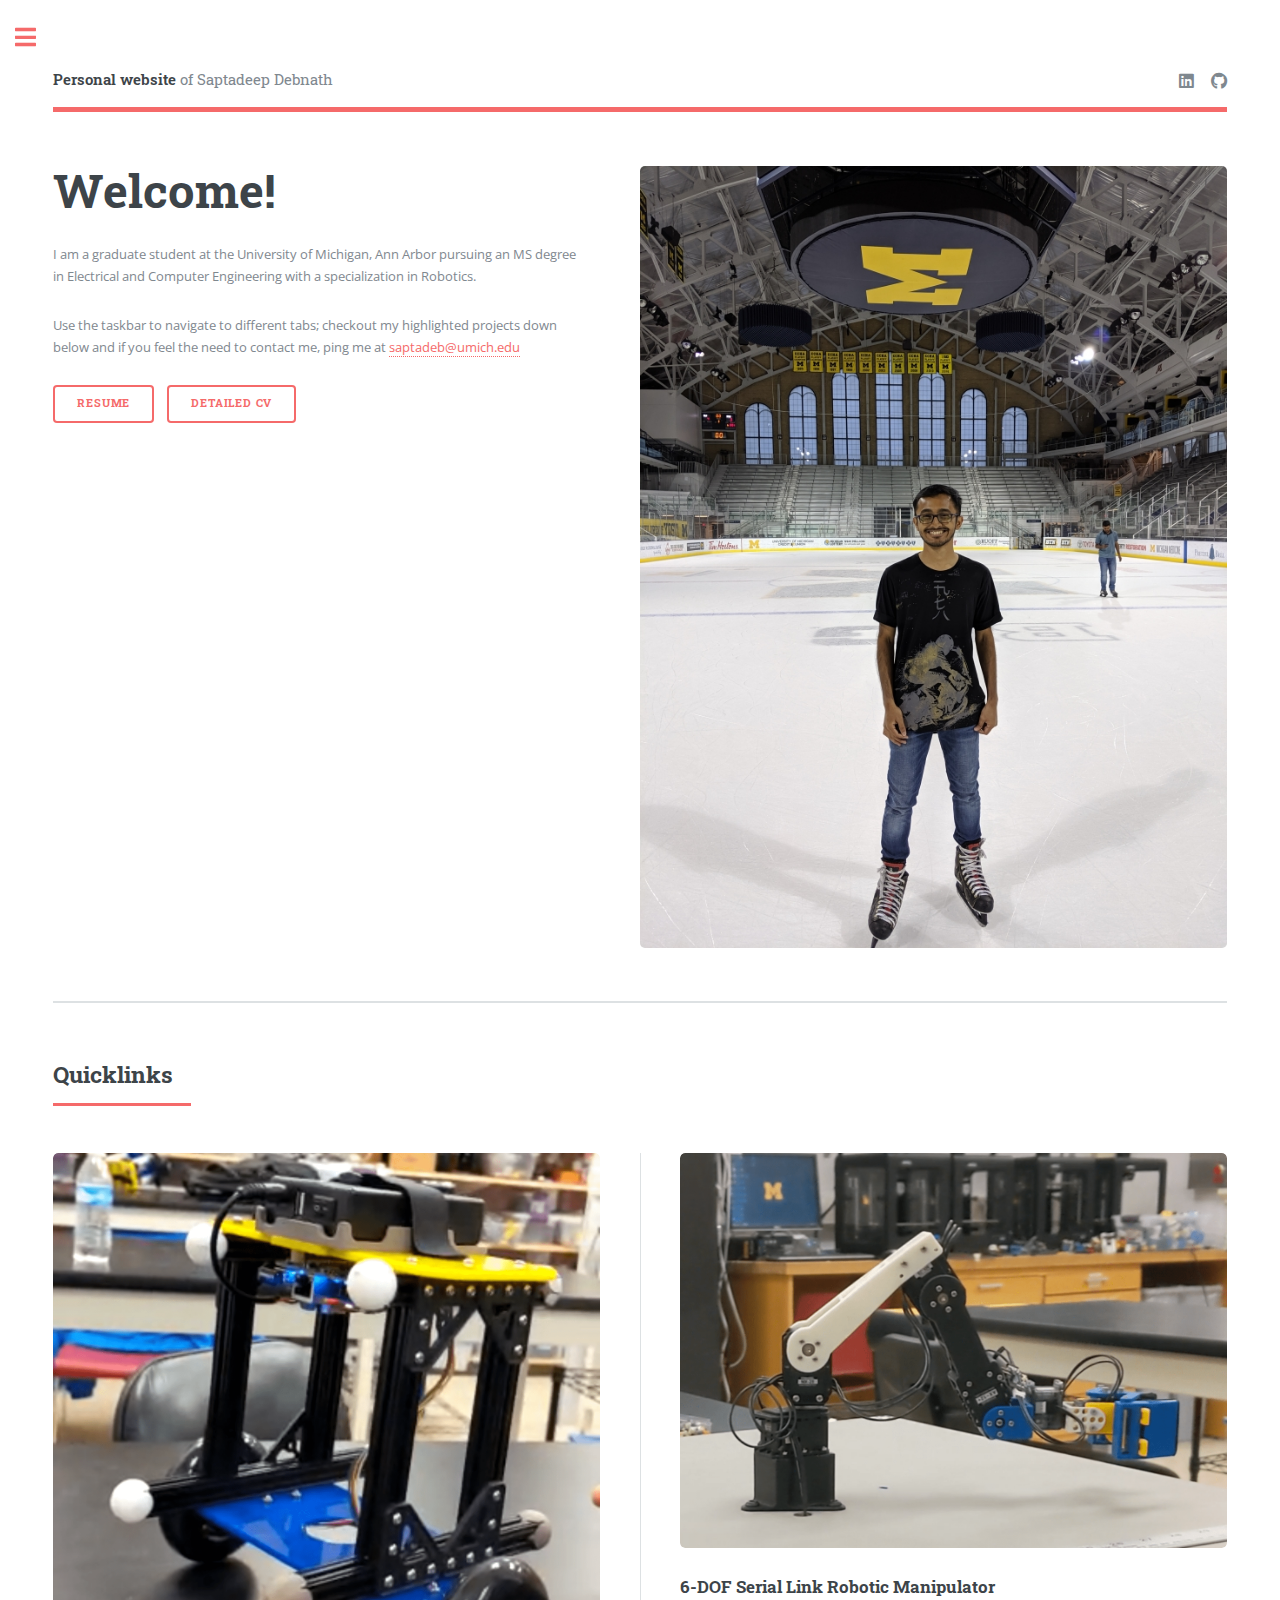
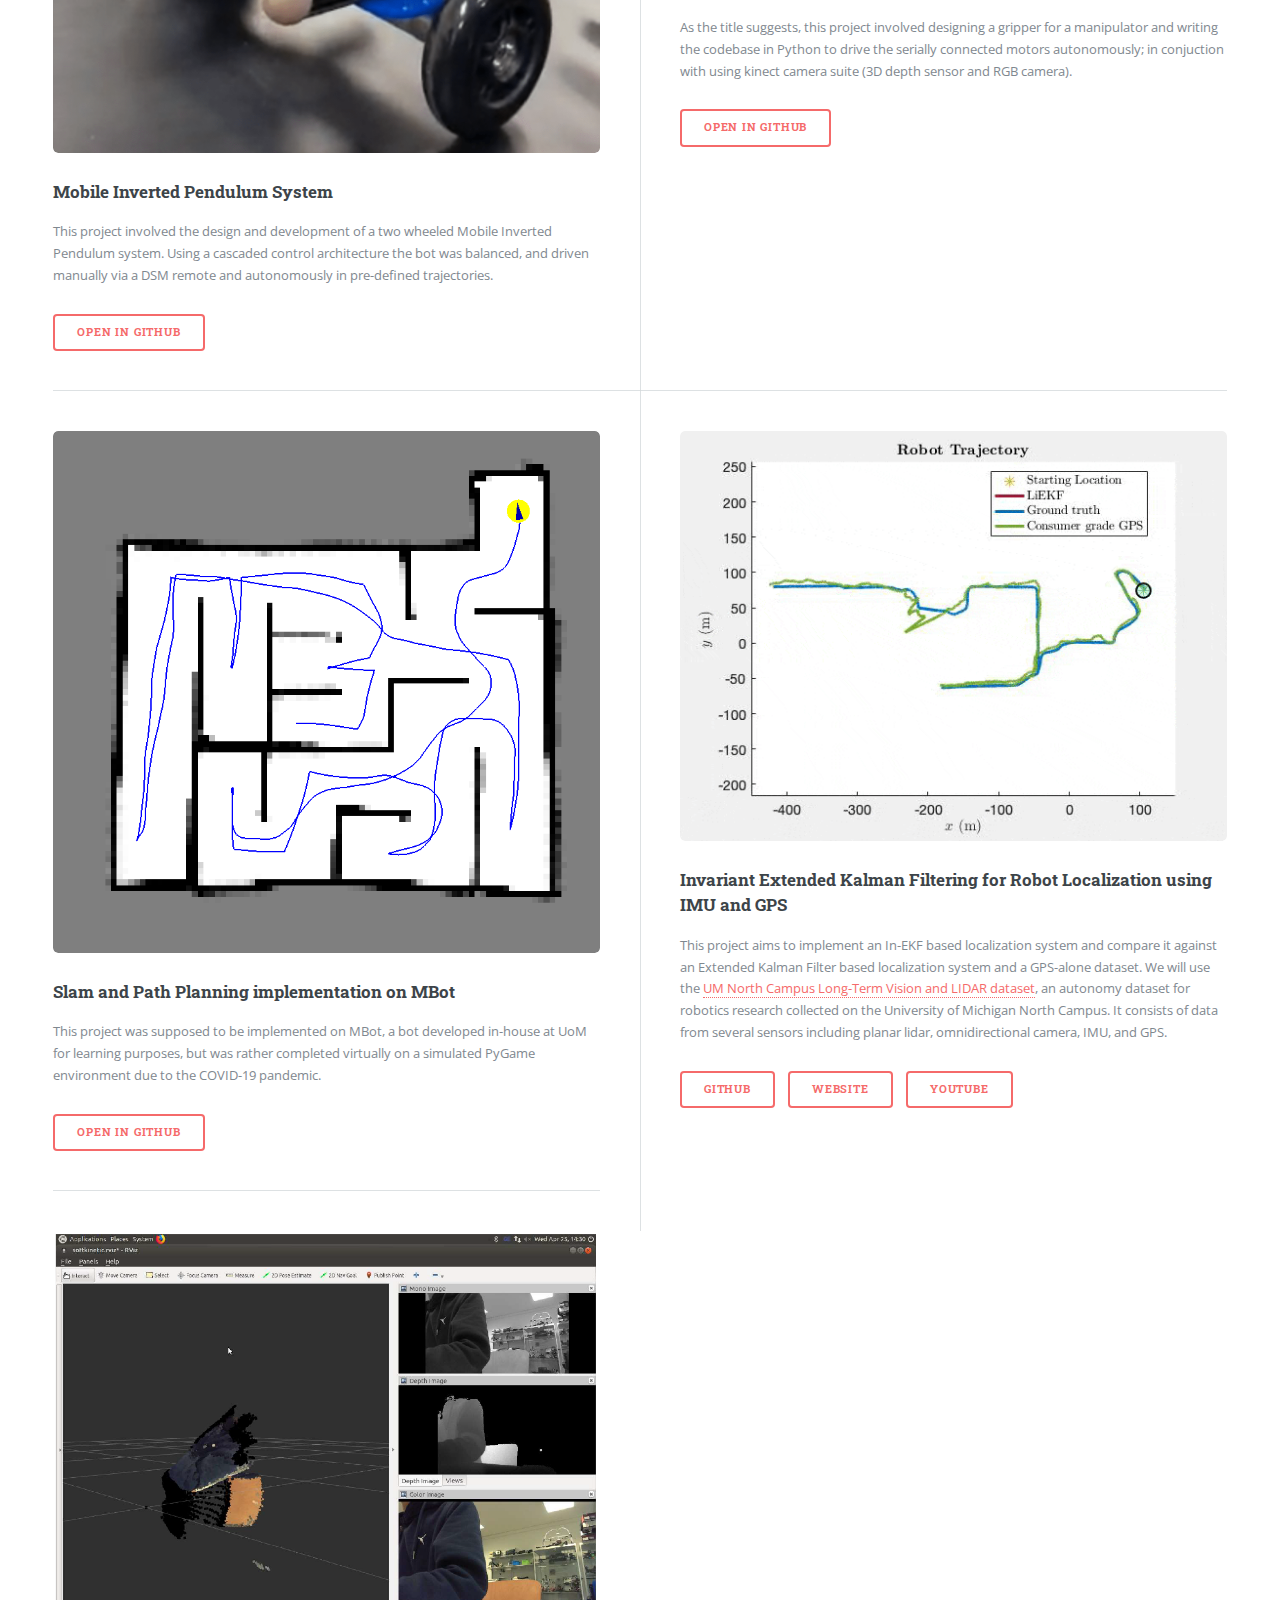
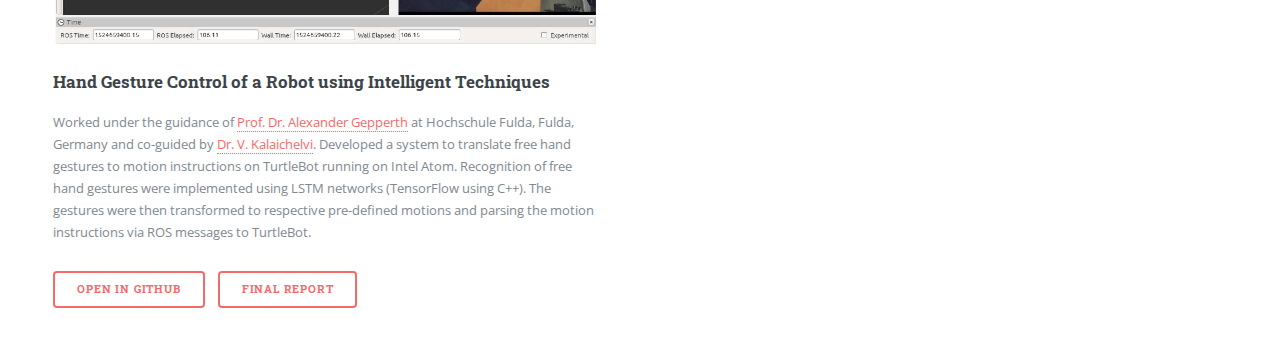
==== commit 2a33c2d4: "added projects at BITS" ====
--- a/index.html
+++ b/index.html
@@ -114,32 +114,22 @@
 												</ul>
 										</article>
 
+										<article>
+											<a href="https://github.com/saptadeb/TurtleBot_gestControl" class="image"><img src="images/thesis.PNG" alt="" /></a>
+											<h3>Hand Gesture Control of a Robot using Intelligent Techniques</h3>
+											<p>Worked under the guidance of <a href="https://www.hs-fulda.de/angewandte-informatik/ueber-uns/professuren/details/person/prof-dr-alexander-gepperth-1238/contactBox">Prof. Dr. Alexander Gepperth</a> at Hochschule Fulda, Fulda, Germany and co-guided by <a href="https://universe.bits-pilani.ac.in/dubai/kalaichelvi/profile">Dr. V. Kalaichelvi</a>.									
+												Developed a system to translate free hand gestures to motion instructions on TurtleBot running on Intel Atom.
+												Recognition of free hand gestures were implemented using LSTM networks (TensorFlow using C++).
+												The gestures were then transformed to respective pre-defined motions and parsing the motion instructions via ROS messages
+												to TurtleBot. </p>
+												<ul class="actions">
+													<li><a href="https://github.com/saptadeb/TurtleBot_gestControl" class="button">Open in Github</a></li>
+													<li><a href="/docs/proj-bits/Bachelor Thesis.pdf" class="button">Final Report</a></li>
+												</ul>
+										</article>
+
 										
-
-										<!-- <article>
-											<a href="#" class="image"><img src="images/pic04.jpg" alt="" /></a>
-											<h3>Sed etiam facilis</h3>
-											<p>Aenean ornare velit lacus, ac varius enim lorem ullamcorper dolore. Proin aliquam facilisis ante interdum. Sed nulla amet lorem feugiat tempus aliquam.</p>
-											<ul class="actions">
-												<li><a href="#" class="button">More</a></li>
-											</ul>
-										</article>
-										<article>
-											<a href="#" class="image"><img src="images/pic05.jpg" alt="" /></a>
-											<h3>Feugiat lorem aenean</h3>
-											<p>Aenean ornare velit lacus, ac varius enim lorem ullamcorper dolore. Proin aliquam facilisis ante interdum. Sed nulla amet lorem feugiat tempus aliquam.</p>
-											<ul class="actions">
-												<li><a href="#" class="button">More</a></li>
-											</ul>
-										</article>
-										<article>
-											<a href="#" class="image"><img src="images/pic06.jpg" alt="" /></a>
-											<h3>Amet varius aliquam</h3>
-											<p>Aenean ornare velit lacus, ac varius enim lorem ullamcorper dolore. Proin aliquam facilisis ante interdum. Sed nulla amet lorem feugiat tempus aliquam.</p>
-											<ul class="actions">
-												<li><a href="#" class="button">More</a></li>
-											</ul>
-										</article> -->
+										
 									</div> 
 								</section>
 
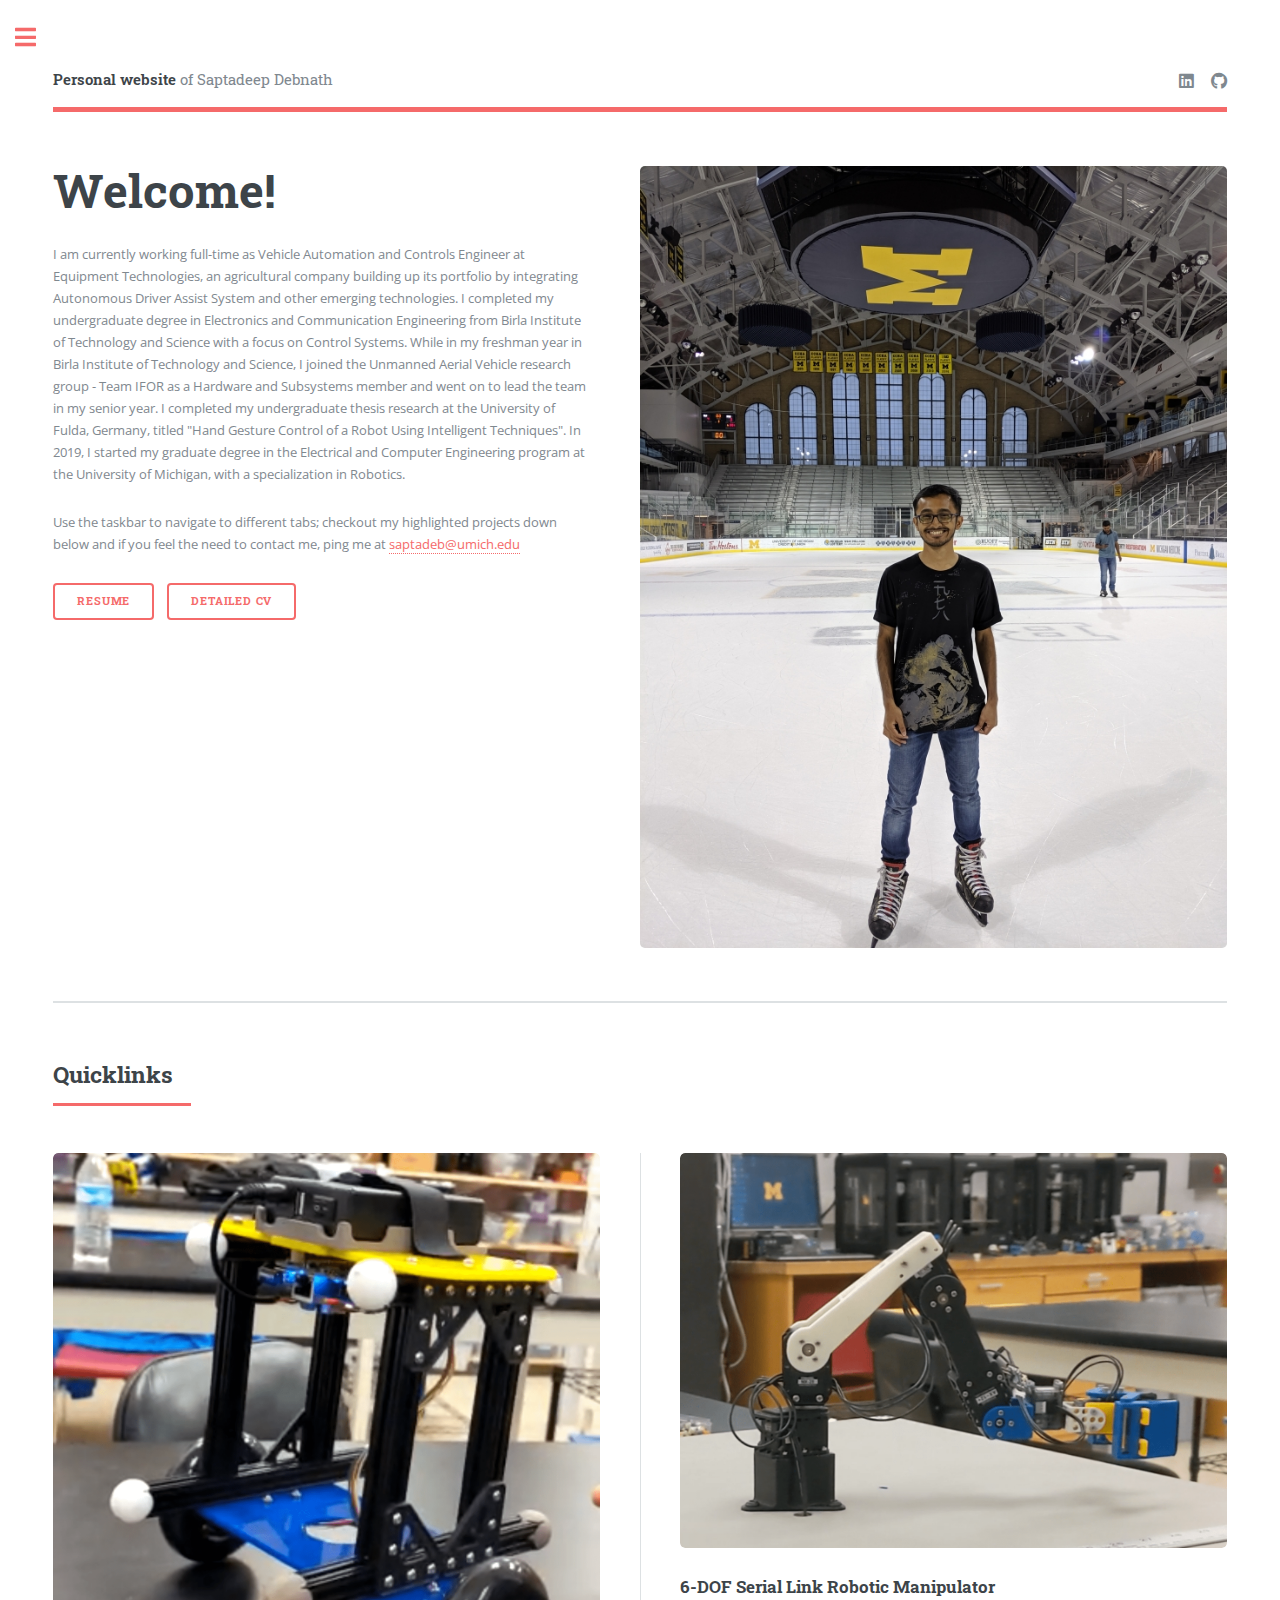
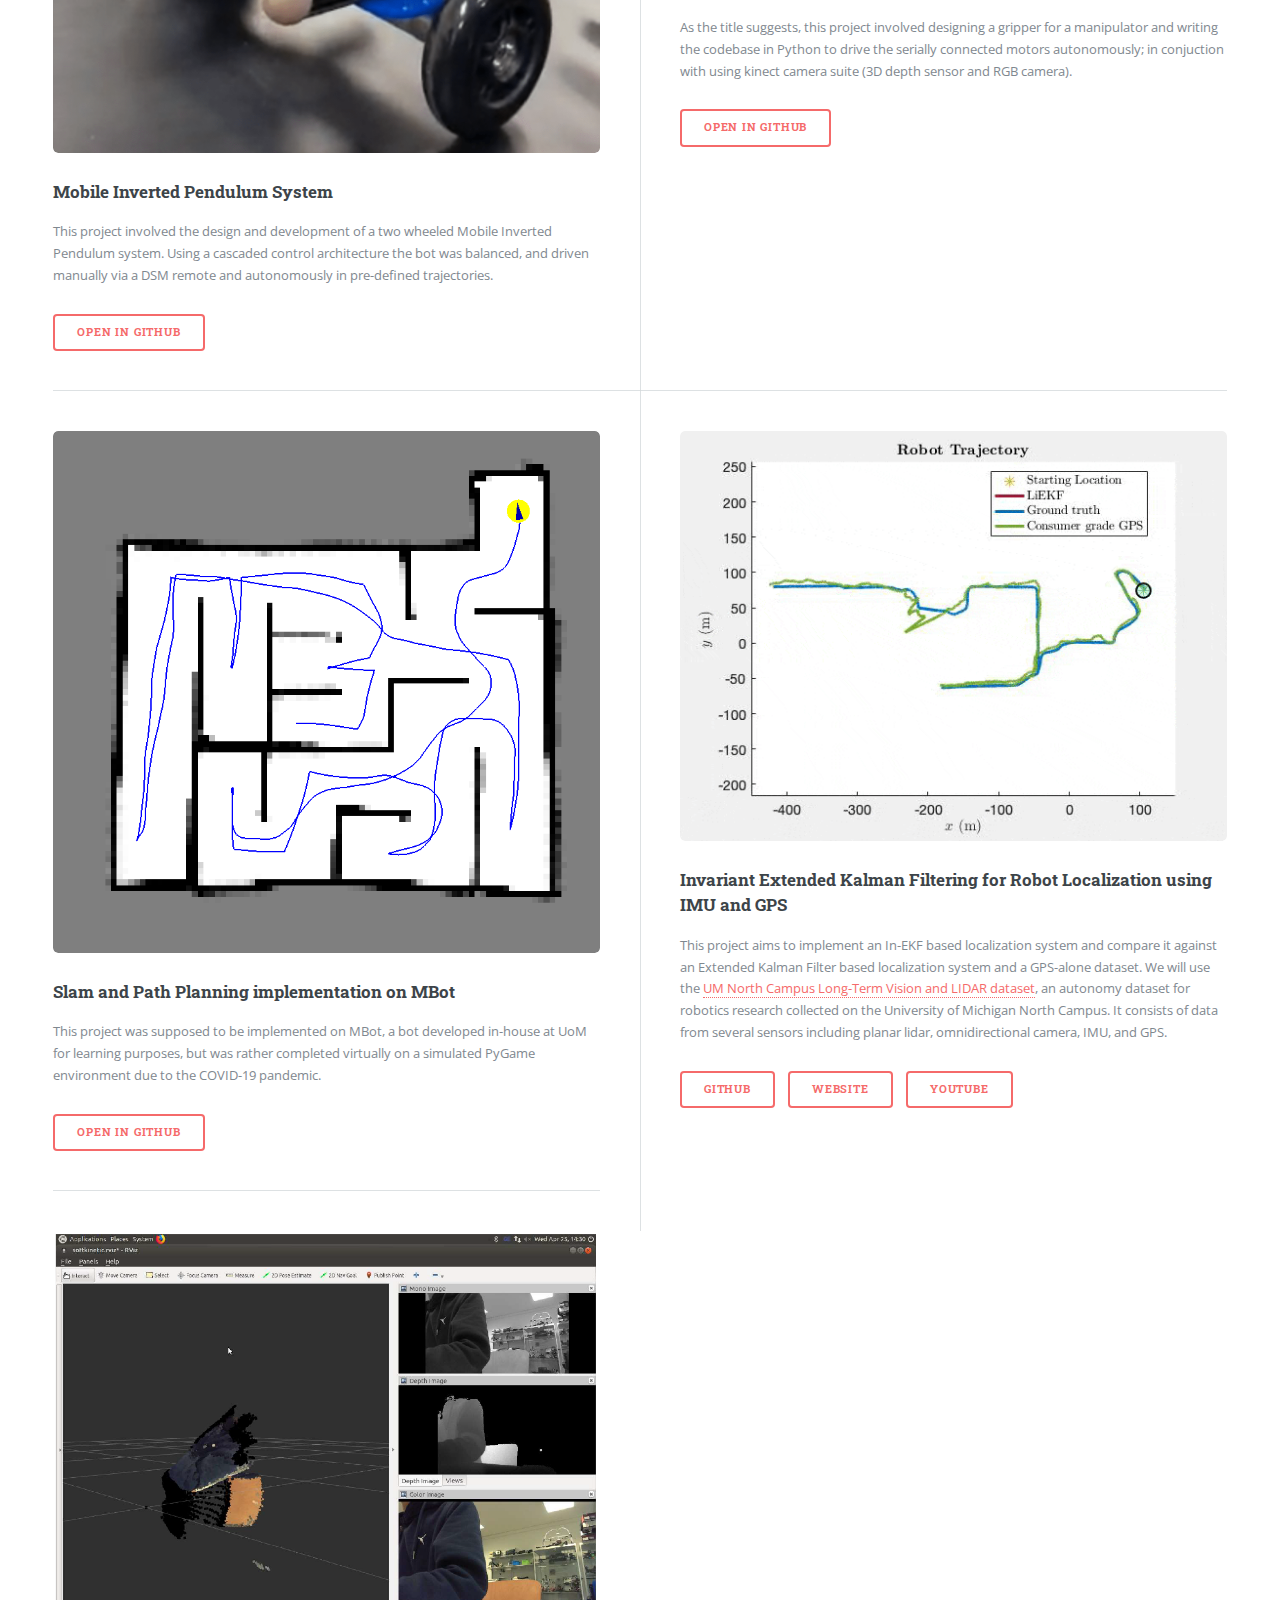
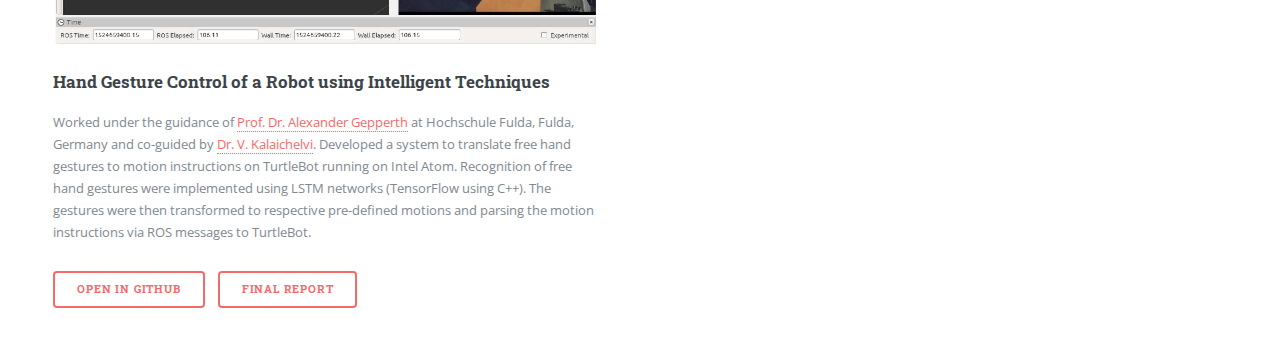
==== commit 698fcff6: "edit homepage" ====
--- a/index.html
+++ b/index.html
@@ -35,9 +35,19 @@
 										<header>
 											<h1>Welcome!</h1>
 										</header>
-										<p>I am a graduate student at the University of Michigan, Ann Arbor 
-											pursuing an MS degree in Electrical and Computer Engineering
-											with a specialization in Robotics. 
+										<p>I am currently working full-time as Vehicle Automation and Controls 
+											Engineer at Equipment Technologies, an agricultural company building 
+											up its portfolio by integrating Autonomous Driver Assist System and 
+											other emerging technologies. 
+											I completed my undergraduate degree in Electronics and Communication 
+											Engineering from Birla Institute of Technology and Science with a focus on Control Systems. While in my 
+											freshman year in Birla Institute of Technology and Science, I joined the Unmanned Aerial Vehicle research 
+											group - Team IFOR as a Hardware and Subsystems member and went on to 
+											lead the team in my senior year. I completed my undergraduate thesis 
+											research at the University of Fulda, Germany, titled "Hand Gesture Control 
+											of a Robot Using Intelligent Techniques". In 2019, I started my graduate 
+											degree in the Electrical and Computer Engineering program at the University 
+											of Michigan, with a specialization in Robotics. 
 										</p>
 										<p>
 											Use the taskbar to navigate to different tabs; checkout my highlighted projects down below and if you 
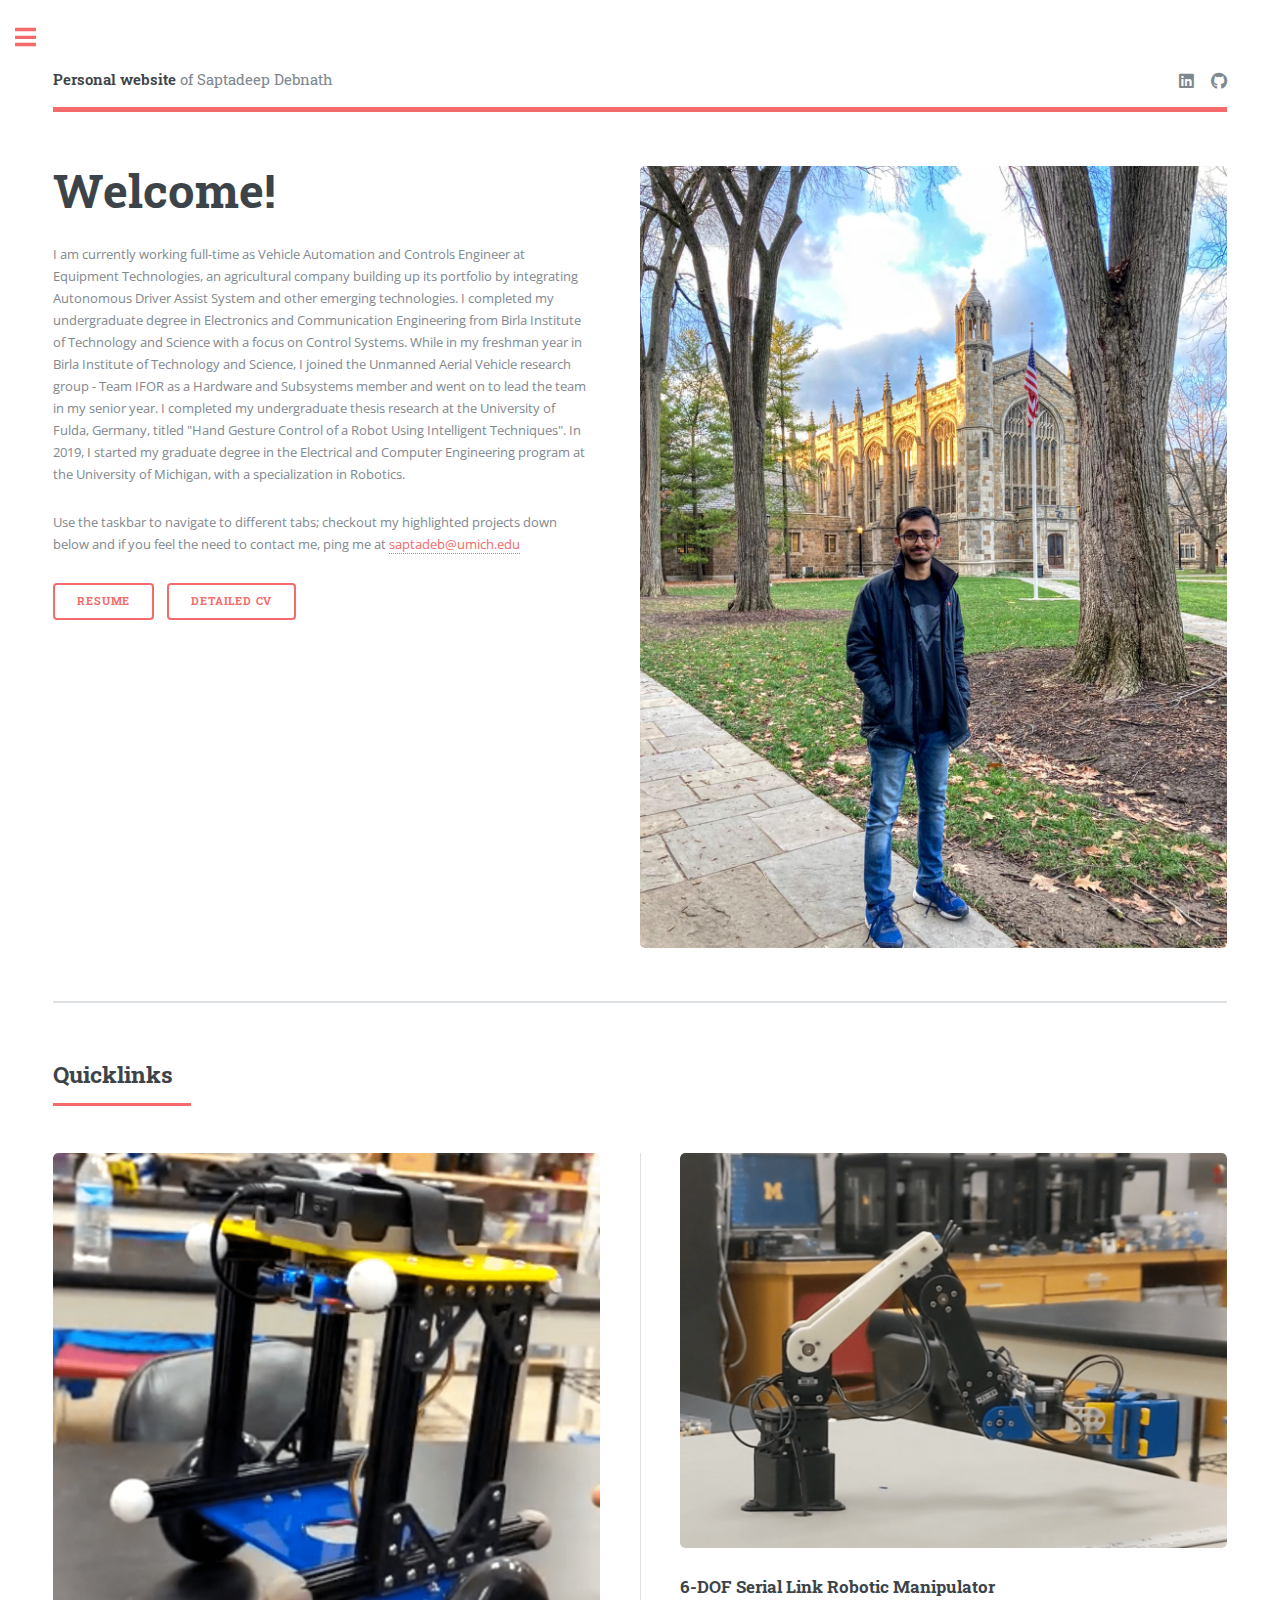
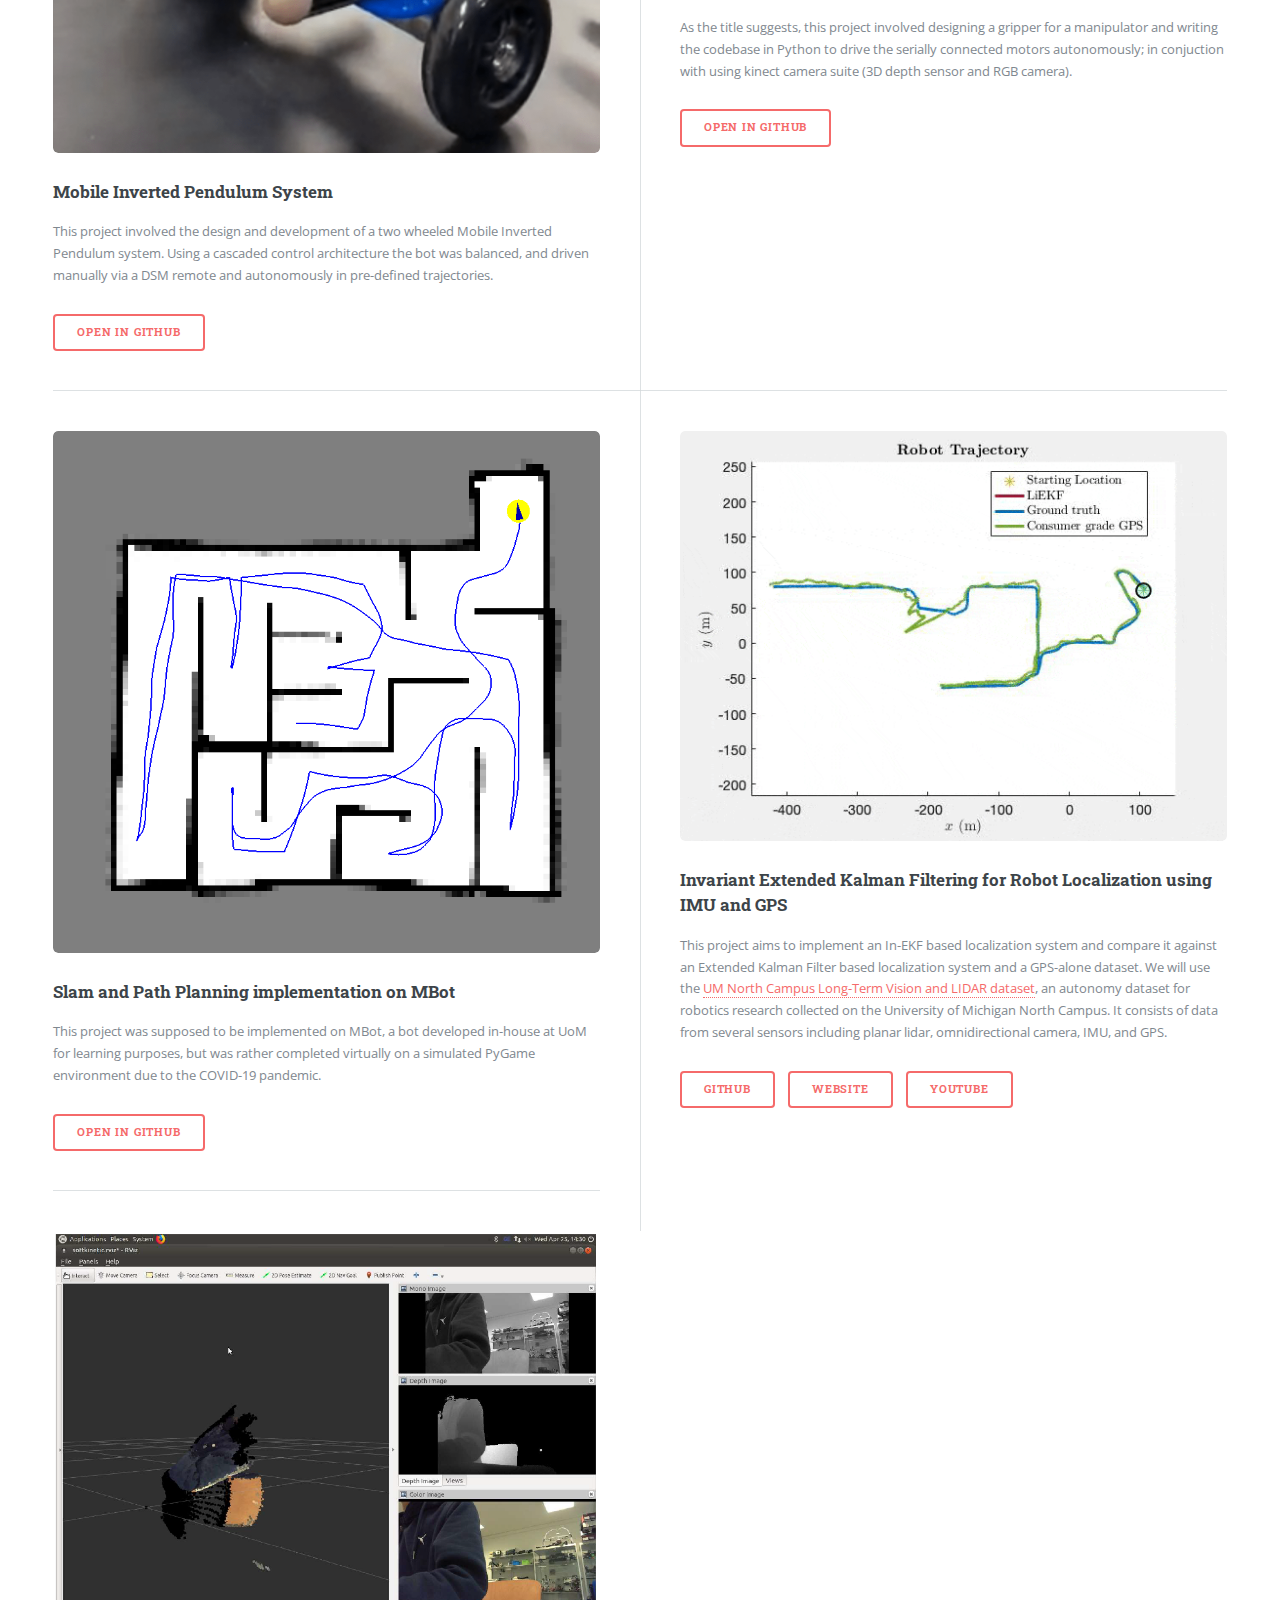
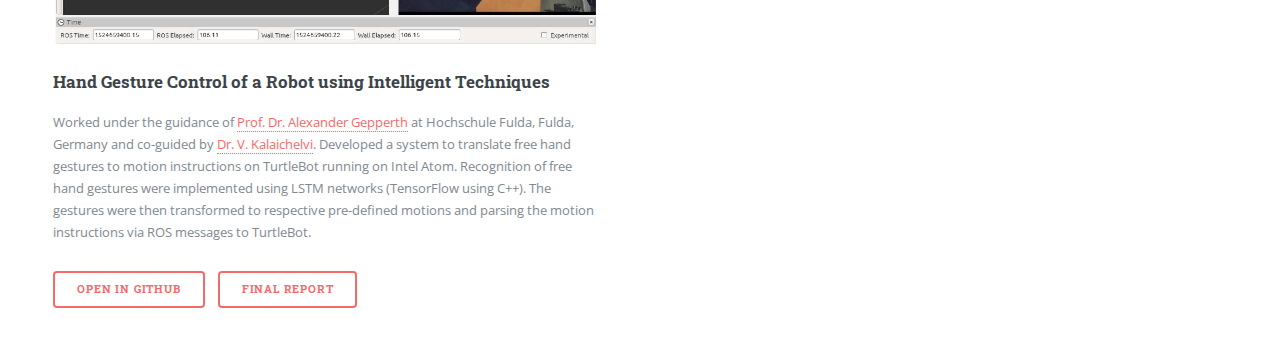
==== commit 7a574b5b: "pic changed" ====
--- a/index.html
+++ b/index.html
@@ -60,7 +60,7 @@
 										</ul>
 									</div>
 									<span class="image object">
-										<img src="images/yost-arena-min.png" alt="" />
+										<img src="images/home-pic.jpg" alt="" />
 									</span>
 								</section>
 						
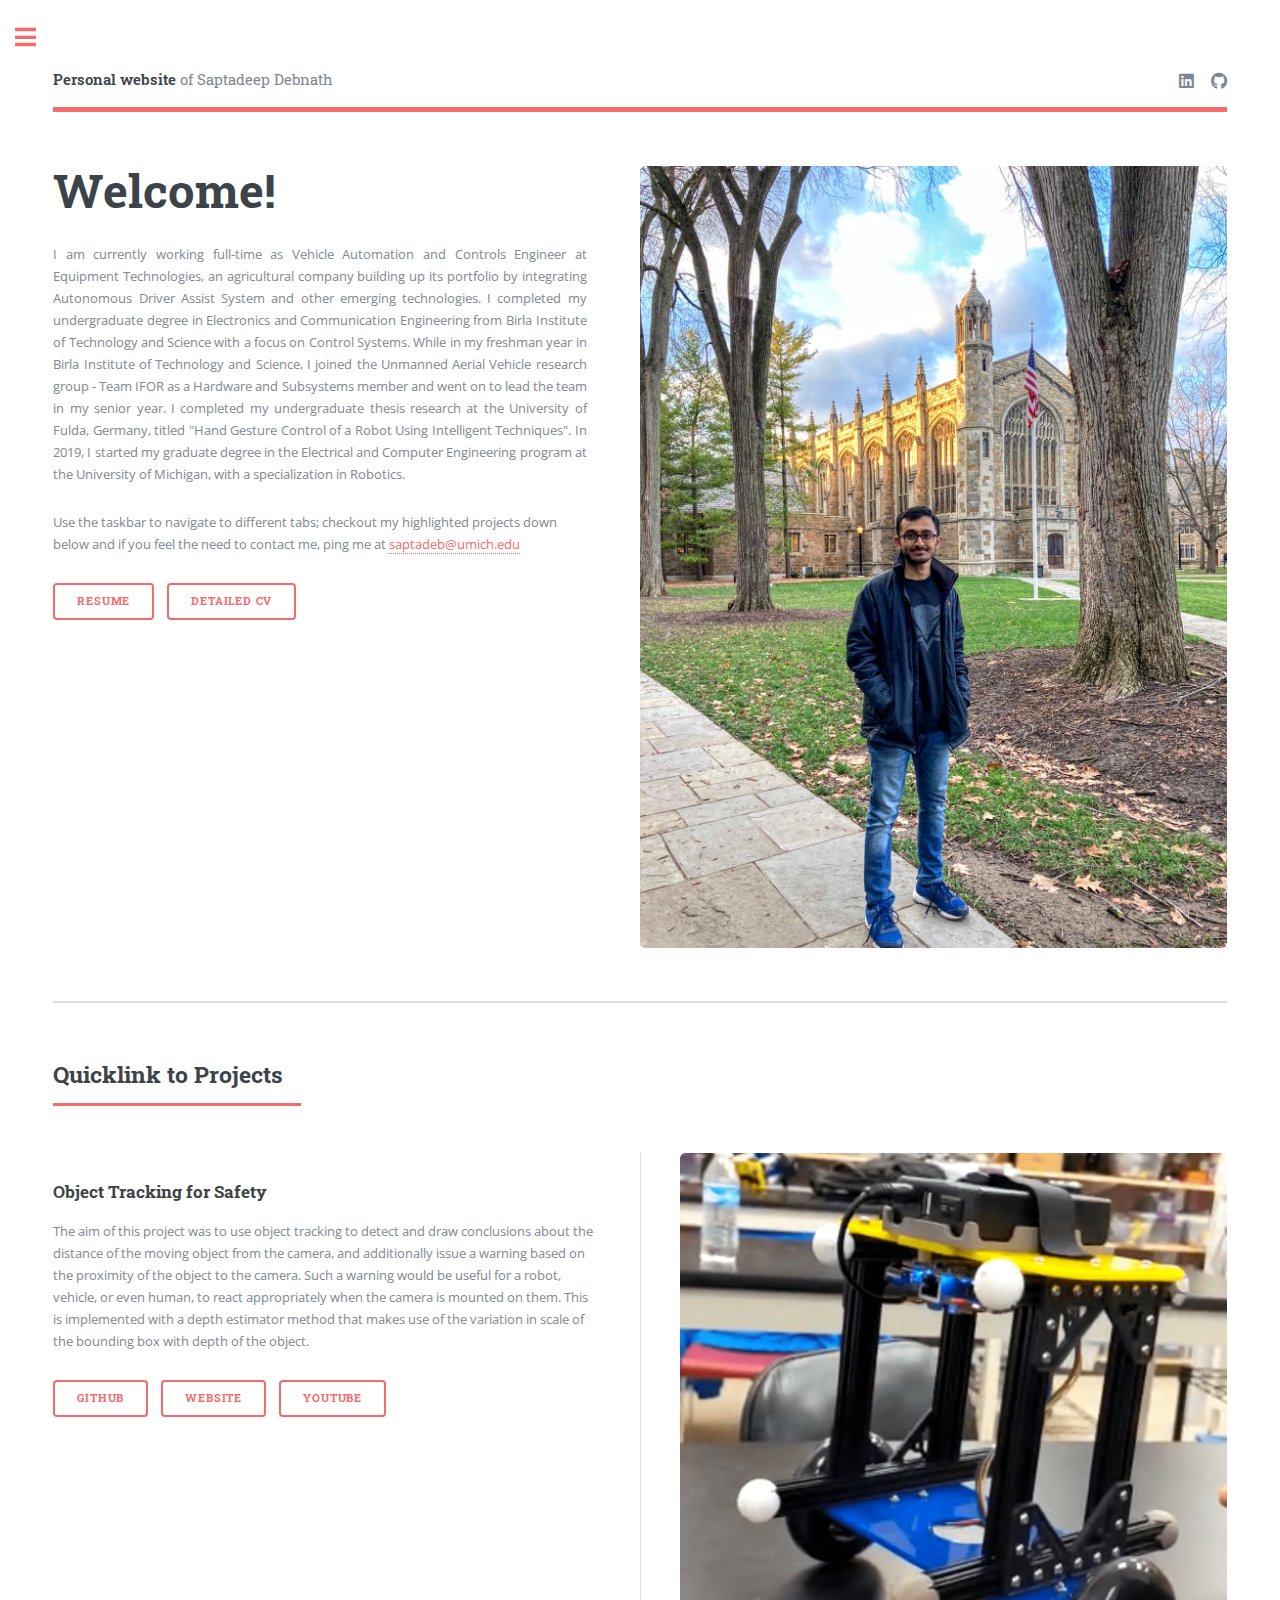
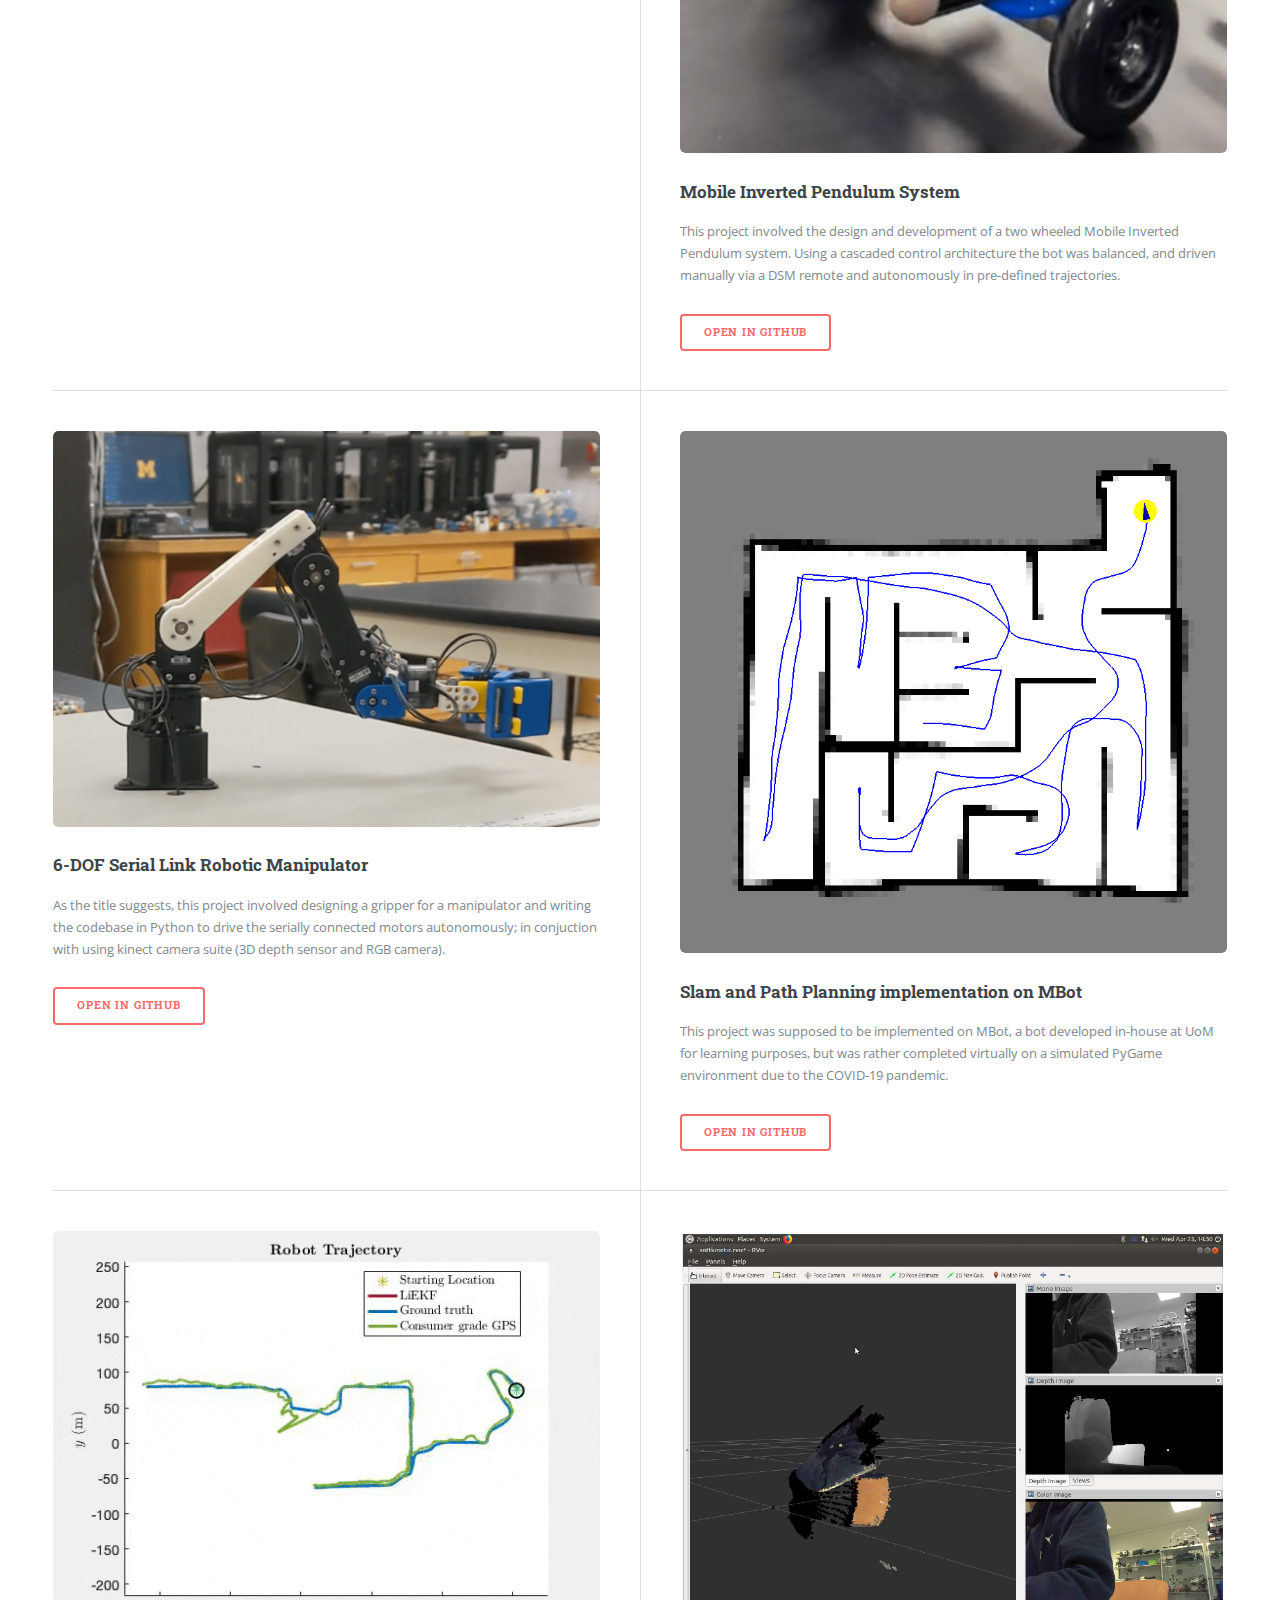
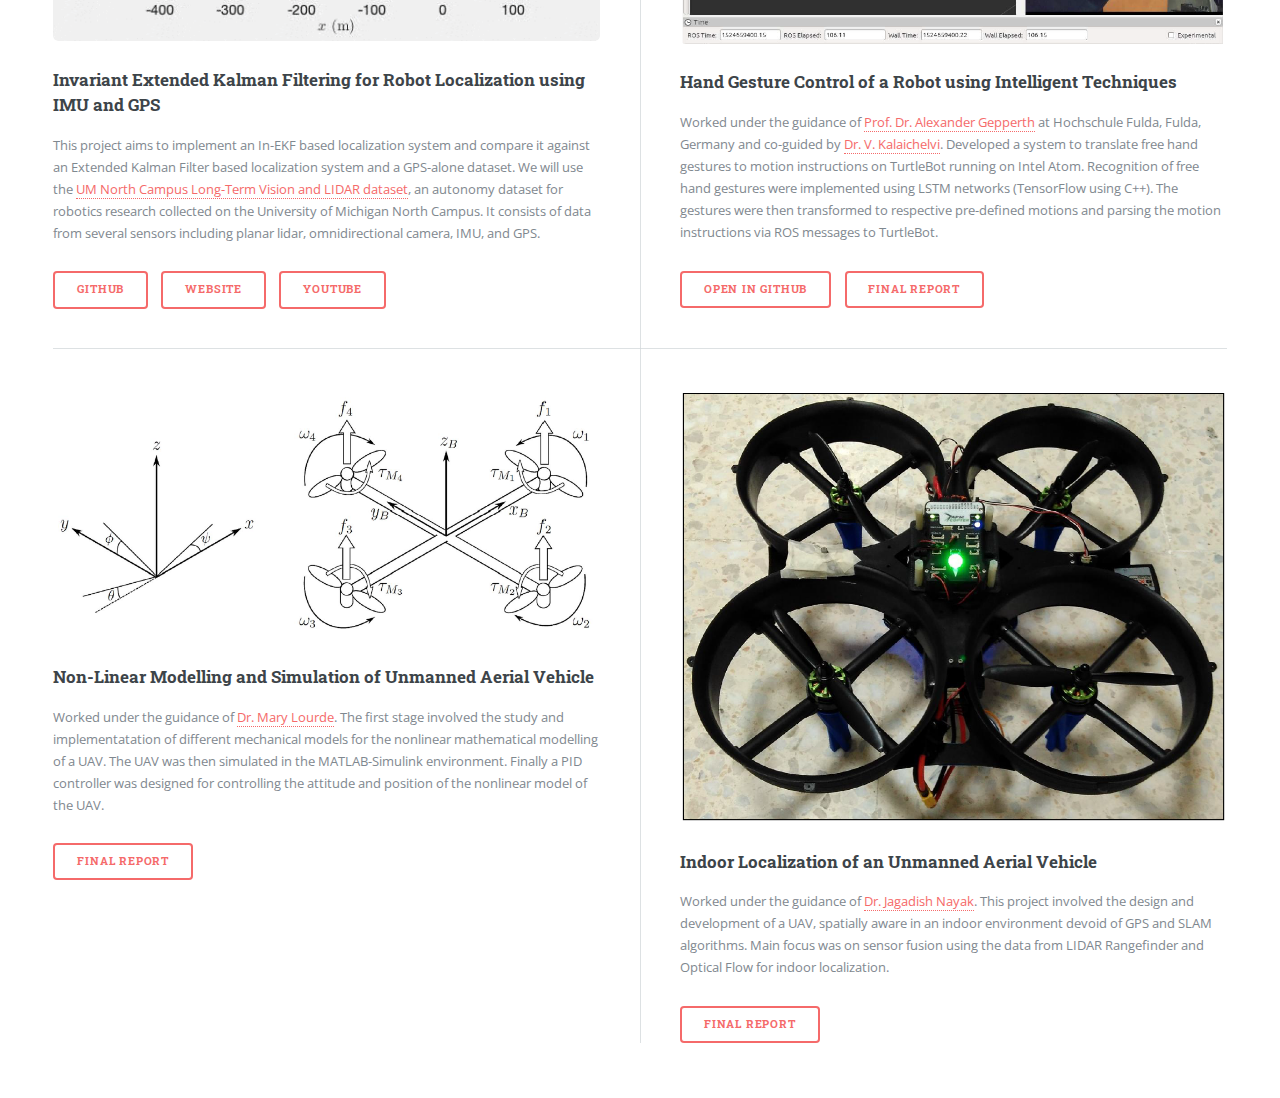
==== commit 78b3c6a6: "home edit" ====
--- a/index.html
+++ b/index.html
@@ -35,7 +35,8 @@
 										<header>
 											<h1>Welcome!</h1>
 										</header>
-										<p>I am currently working full-time as Vehicle Automation and Controls 
+										<p style="text-align: justify">
+											I am currently working full-time as Vehicle Automation and Controls 
 											Engineer at Equipment Technologies, an agricultural company building 
 											up its portfolio by integrating Autonomous Driver Assist System and 
 											other emerging technologies. 
@@ -67,10 +68,28 @@
 							<!-- Section -->
 								<section>
 									<header class="major">
-										<h2>Quicklinks</h2>
+										<h2>Quicklink to Projects</h2>
 									</header>
 
 									 <div class="posts">
+										<article>
+											<a href="https://github.com/saptadeb/object-tracking-for-safety" class="image"><img src="images/detection.gif" alt="" /></a>
+											<h3>Object Tracking for Safety</h3>
+											<p>The aim of this project was to use object tracking to detect and draw 
+												conclusions about the distance of the moving object from the camera, and 
+												additionally issue a warning based on the proximity of the object to the 
+												camera. Such a warning would be useful for a robot, vehicle, or even human, 
+												to react appropriately when the camera is mounted on them. This is implemented 
+												with a depth estimator method that makes use of the variation in scale of the 
+												bounding box with depth of the object. 
+												</p>
+											<ul class="actions">
+												<li><a href="https://github.com/saptadeb/object-tracking-for-safety" class="button">GitHub</a></li>
+												<li><a href="https://eecs504-f20.github.io/object-tracking-for-safety/" class="button">Website</a></li>
+												<li><a href="https://www.youtube.com/watch?v=4qlSjISMzww" class="button">Youtube</a></li>
+											</ul>
+										</article>
+
 										<article>
 											<a href="https://github.com/saptadeb/balanceBot" class="image"><img src="images/balancebot-min.png" alt="" /></a>
 											<h3>Mobile Inverted Pendulum System</h3>
@@ -138,7 +157,34 @@
 												</ul>
 										</article>
 
+										<article>
+											<a href="/docs/proj-bits/Nonlinear controller UAV.pdf" class="image"><img src="images/nonlinear.PNG" alt="" /></a>
+											<h3>Non-Linear Modelling and Simulation of Unmanned Aerial Vehicle</h3>
+											<p>
+												Worked under the guidance of <a href="https://scholar.google.com/citations?user=W0rj9NUAAAAJ&hl=en">Dr. Mary Lourde</a>. 
+												The first stage involved the study and implementatation of different mechanical models for the nonlinear mathematical modelling of a UAV.
+												The UAV was then simulated in the MATLAB-Simulink environment.
+												Finally a PID controller was designed for controlling the attitude and position of the nonlinear model of the UAV.
+											</p>
+											
+												<ul class="actions">
+													<li><a href="/docs/proj-bits/Nonlinear controller UAV.pdf" class="button">Final Report</a></li>
+												</ul>
+										</article>
 										
+										<article>
+											<a href="/docs/proj-bits/Visual Odometry Data Fusion for Indoor Localization of an Unmanned Aerial Vehicle.pdf" class="image"><img src="images/odometry.PNG" alt="" /></a>
+											<h3>Indoor Localization of an Unmanned Aerial Vehicle</h3>
+											<p>
+												Worked under the guidance of <a href="https://universe.bits-pilani.ac.in/dubai/jagadishnayak/profile">Dr. Jagadish Nayak</a>. 
+												This project involved the design and development of a UAV, spatially aware in an indoor environment devoid of GPS and SLAM algorithms.
+												Main focus was on sensor fusion using the data from LIDAR Rangefinder and Optical Flow for indoor localization.
+											</p>
+											
+												<ul class="actions">
+													<li><a href="/docs/proj-bits/Visual Odometry Data Fusion for Indoor Localization of an Unmanned Aerial Vehicle.pdf" class="button">Final Report</a></li>
+												</ul>
+										</article>										
 										
 									</div> 
 								</section>
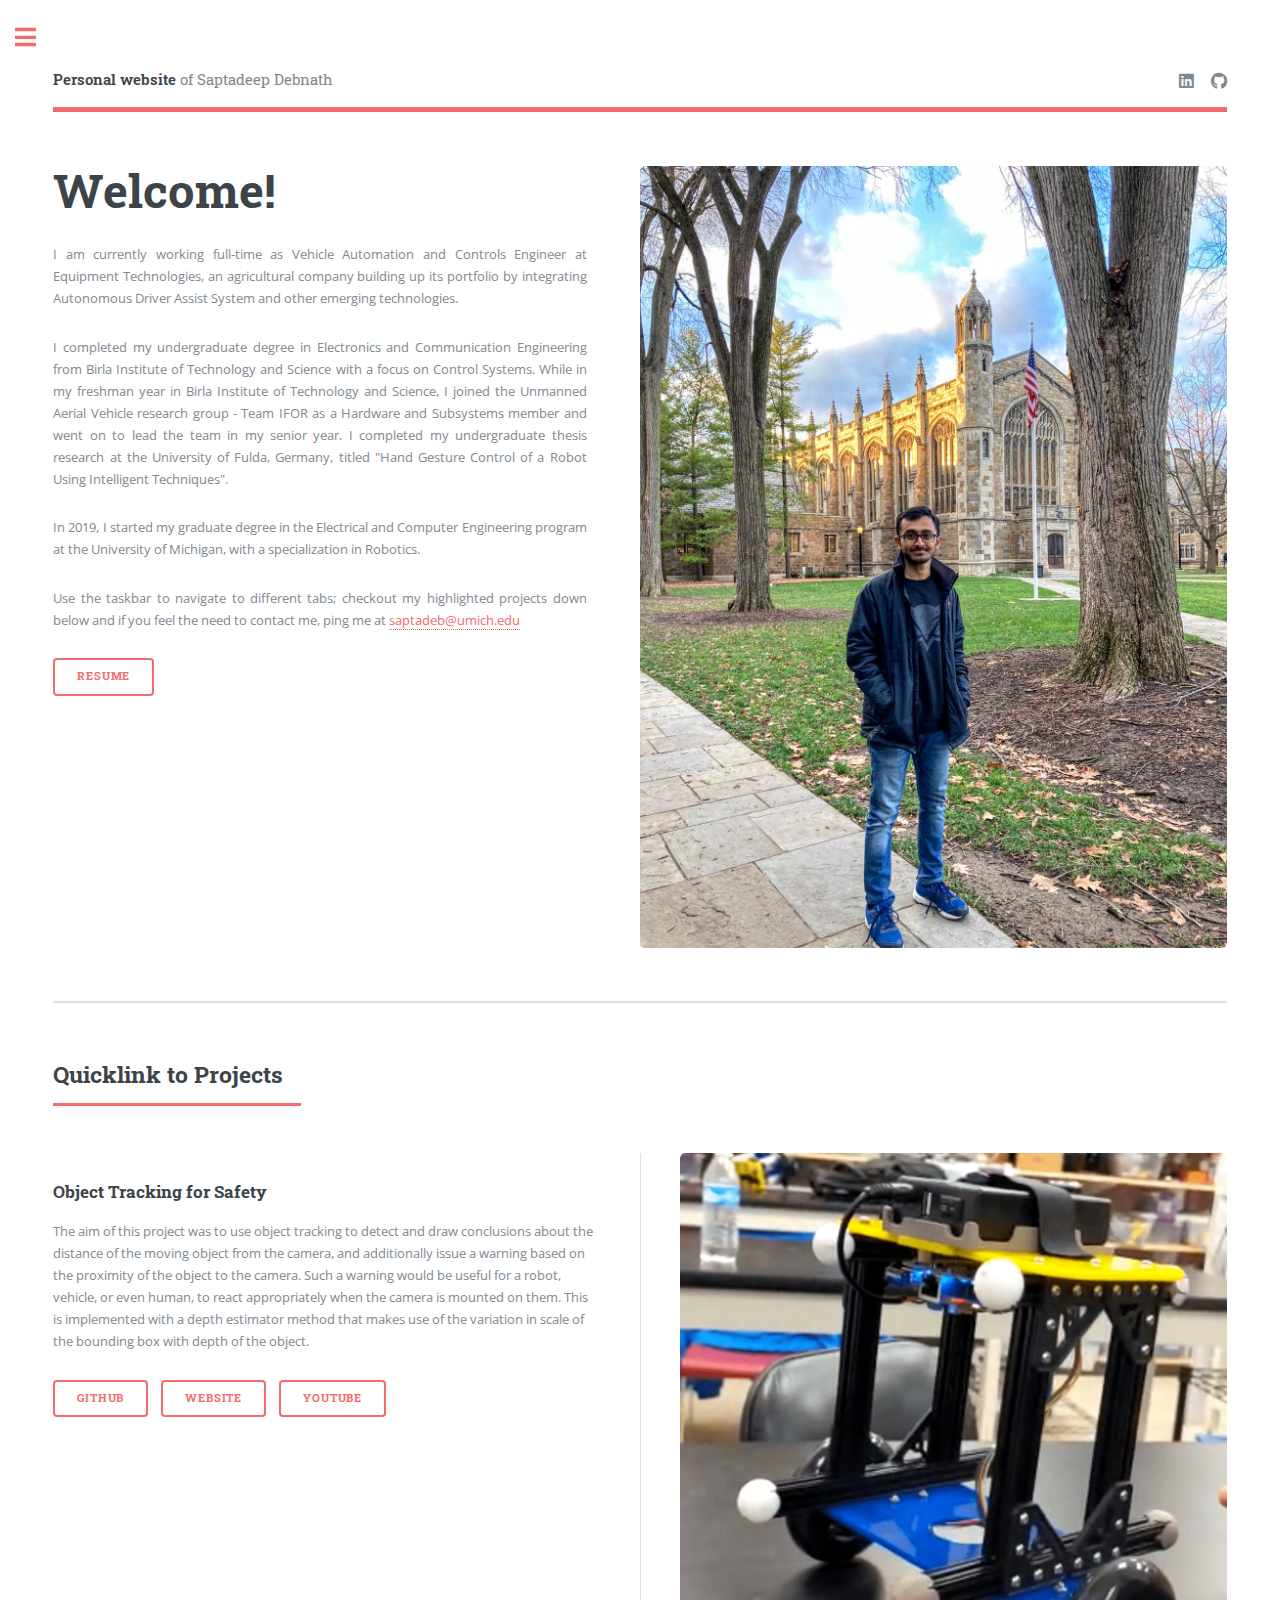
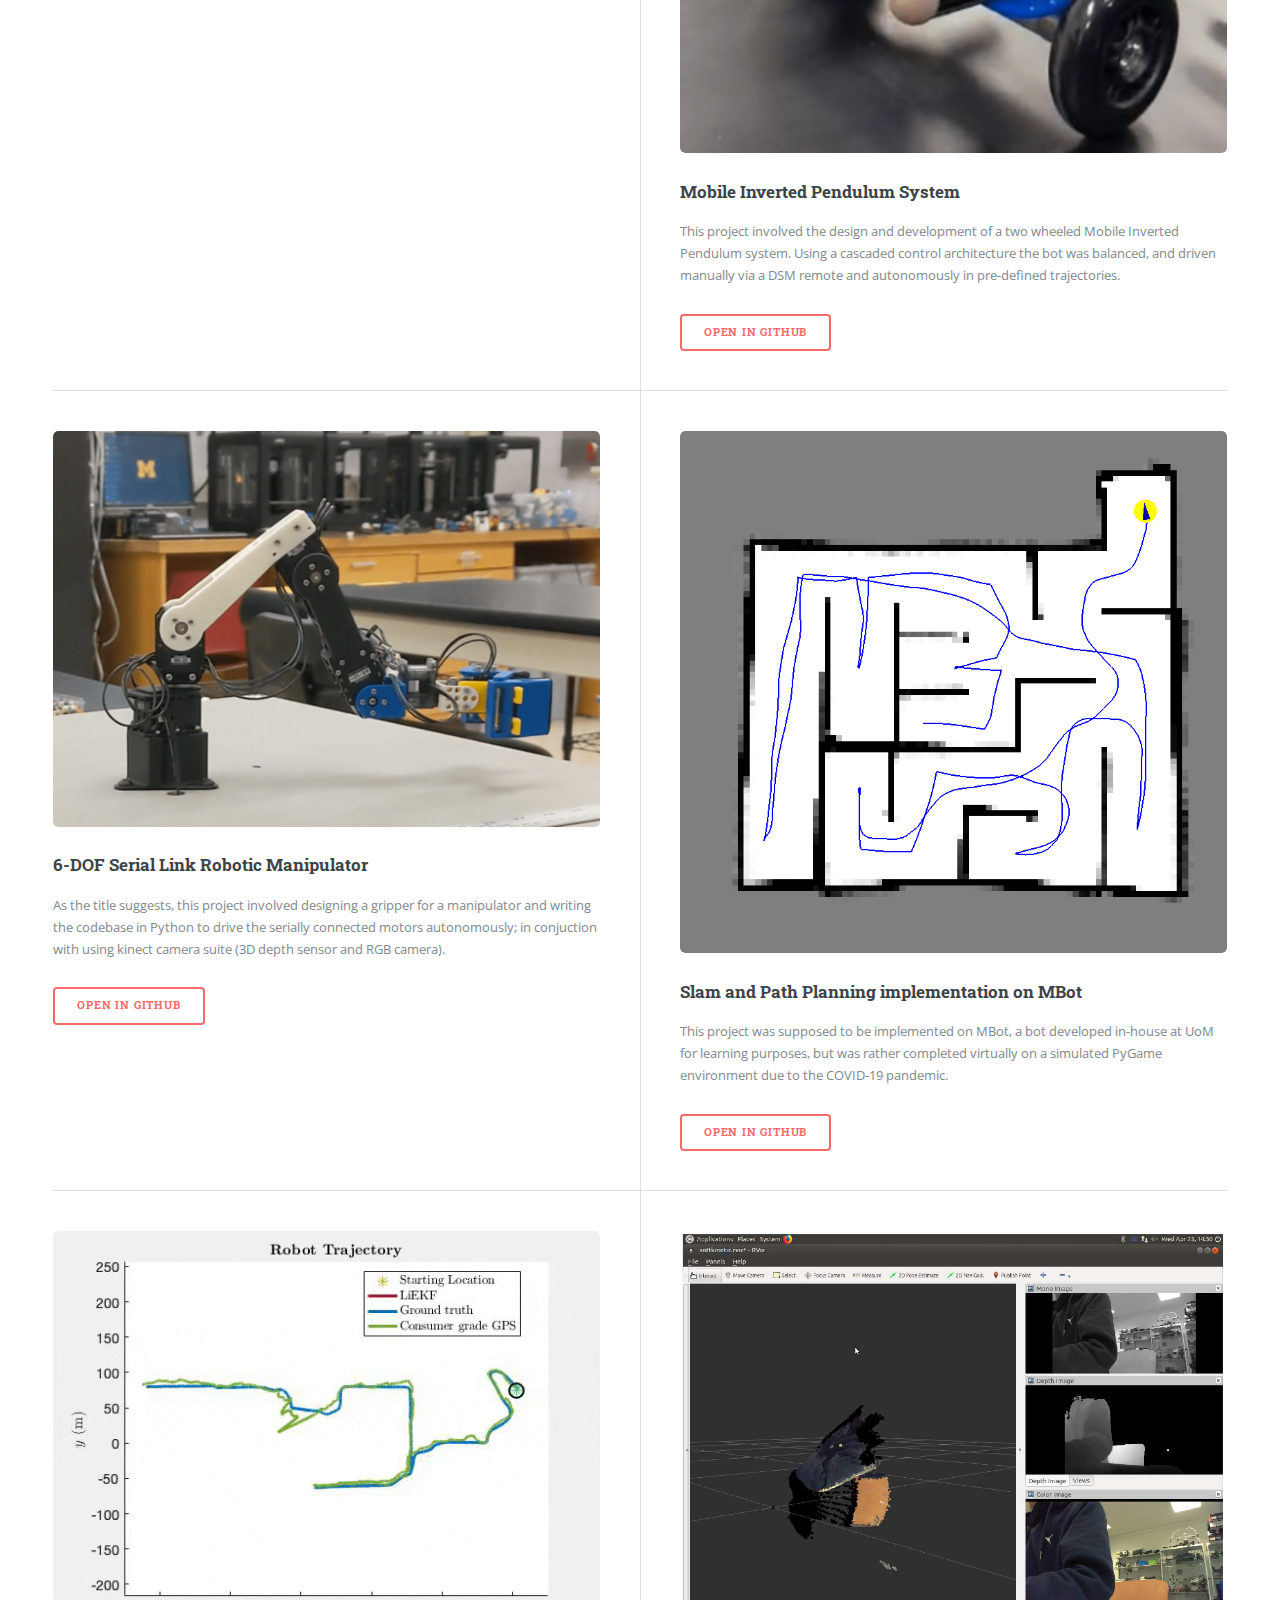
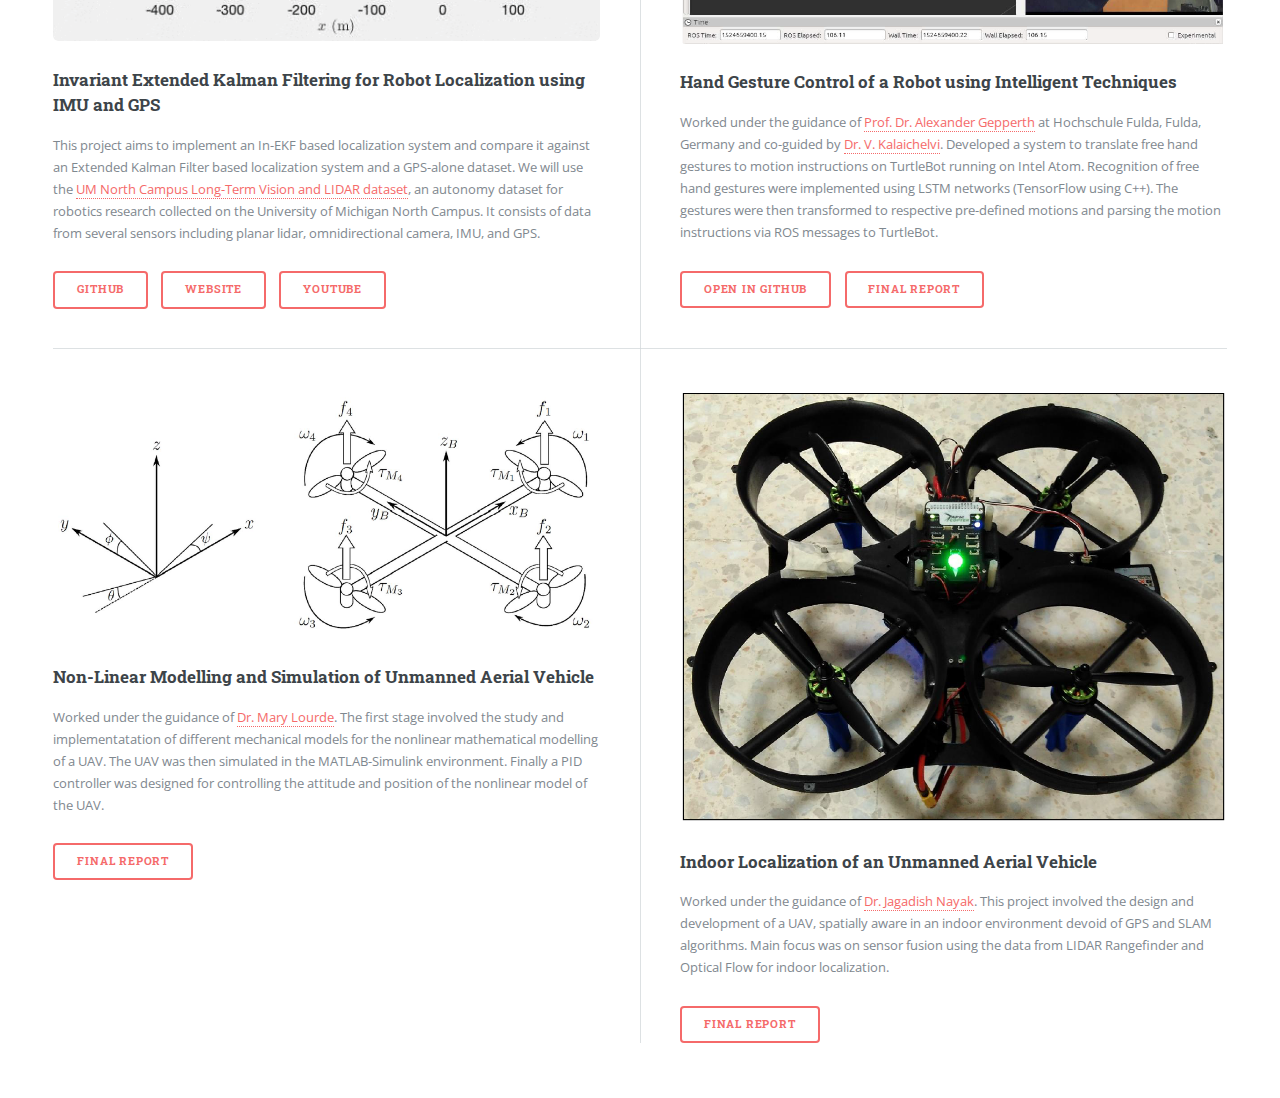
==== commit b52770ef: "updated resume" ====
--- a/index.html
+++ b/index.html
@@ -35,29 +35,35 @@
 										<header>
 											<h1>Welcome!</h1>
 										</header>
+
 										<p style="text-align: justify">
 											I am currently working full-time as Vehicle Automation and Controls 
 											Engineer at Equipment Technologies, an agricultural company building 
 											up its portfolio by integrating Autonomous Driver Assist System and 
-											other emerging technologies. 
+											other emerging technologies.</p>
+										<p style="text-align: justify">
 											I completed my undergraduate degree in Electronics and Communication 
-											Engineering from Birla Institute of Technology and Science with a focus on Control Systems. While in my 
-											freshman year in Birla Institute of Technology and Science, I joined the Unmanned Aerial Vehicle research 
+											Engineering from Birla Institute of Technology and Science with a focus 
+											on Control Systems. While in my freshman year in Birla Institute of 
+											Technology and Science, I joined the Unmanned Aerial Vehicle research 
 											group - Team IFOR as a Hardware and Subsystems member and went on to 
 											lead the team in my senior year. I completed my undergraduate thesis 
 											research at the University of Fulda, Germany, titled "Hand Gesture Control 
-											of a Robot Using Intelligent Techniques". In 2019, I started my graduate 
-											degree in the Electrical and Computer Engineering program at the University 
-											of Michigan, with a specialization in Robotics. 
-										</p>
-										<p>
+											of a Robot Using Intelligent Techniques". </p>
+										<p style="text-align: justify">
+											In 2019, I started my graduate degree in the Electrical and Computer 
+											Engineering program at the University of Michigan, with a 
+											specialization in Robotics.</p>
+											 
+										
+										<p style="text-align: justify">
 											Use the taskbar to navigate to different tabs; checkout my highlighted projects down below and if you 
 											feel the need to contact me, ping me at <a href="mailto: saptadeb@umich.edu">saptadeb@umich.edu</a>
 										</p>
 
 										<ul class="actions">
 											<li><a href="docs/resume-saptadeep.pdf" class="button">Resume</a></li>
-											<li><a href="docs/cv-saptadeep.pdf" class="button">Detailed CV</a></li>
+											<!-- <li><a href="docs/cv-saptadeep.pdf" class="button">Detailed CV</a></li> -->
 										</ul>
 									</div>
 									<span class="image object">
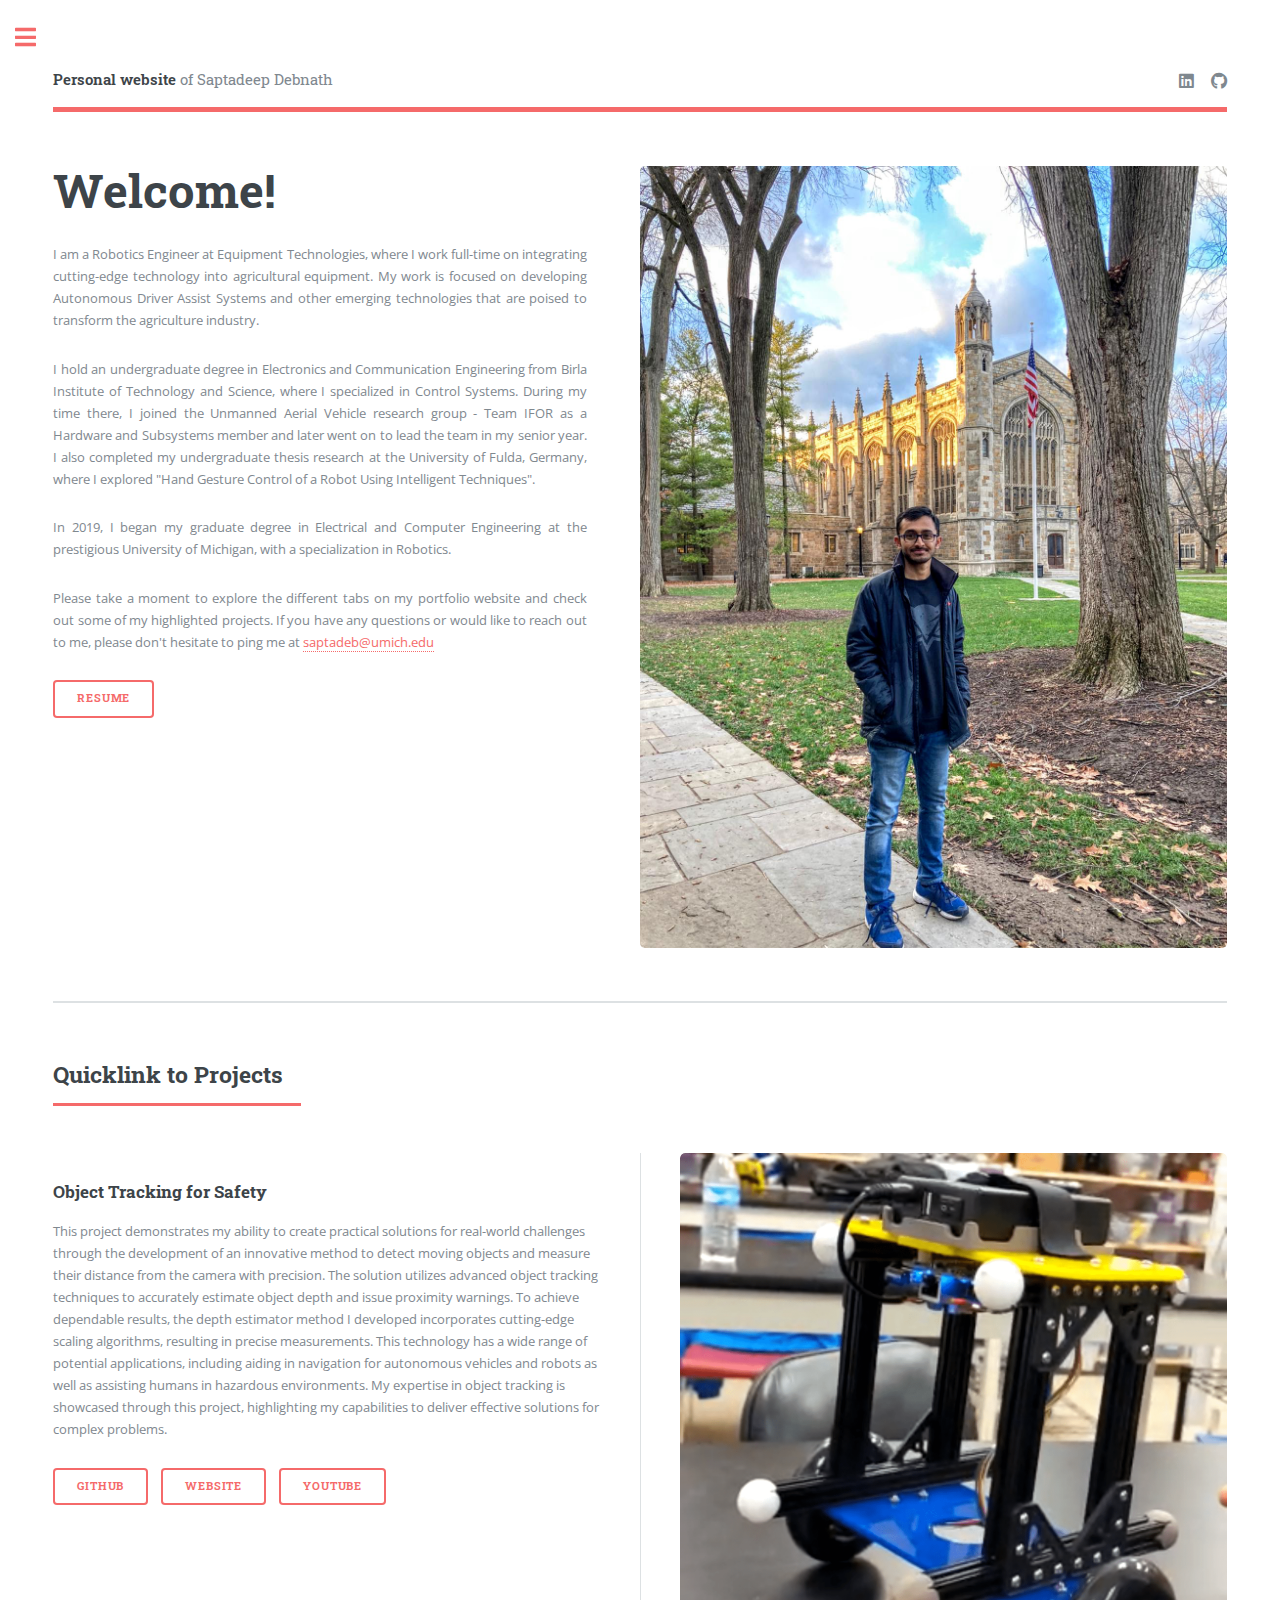
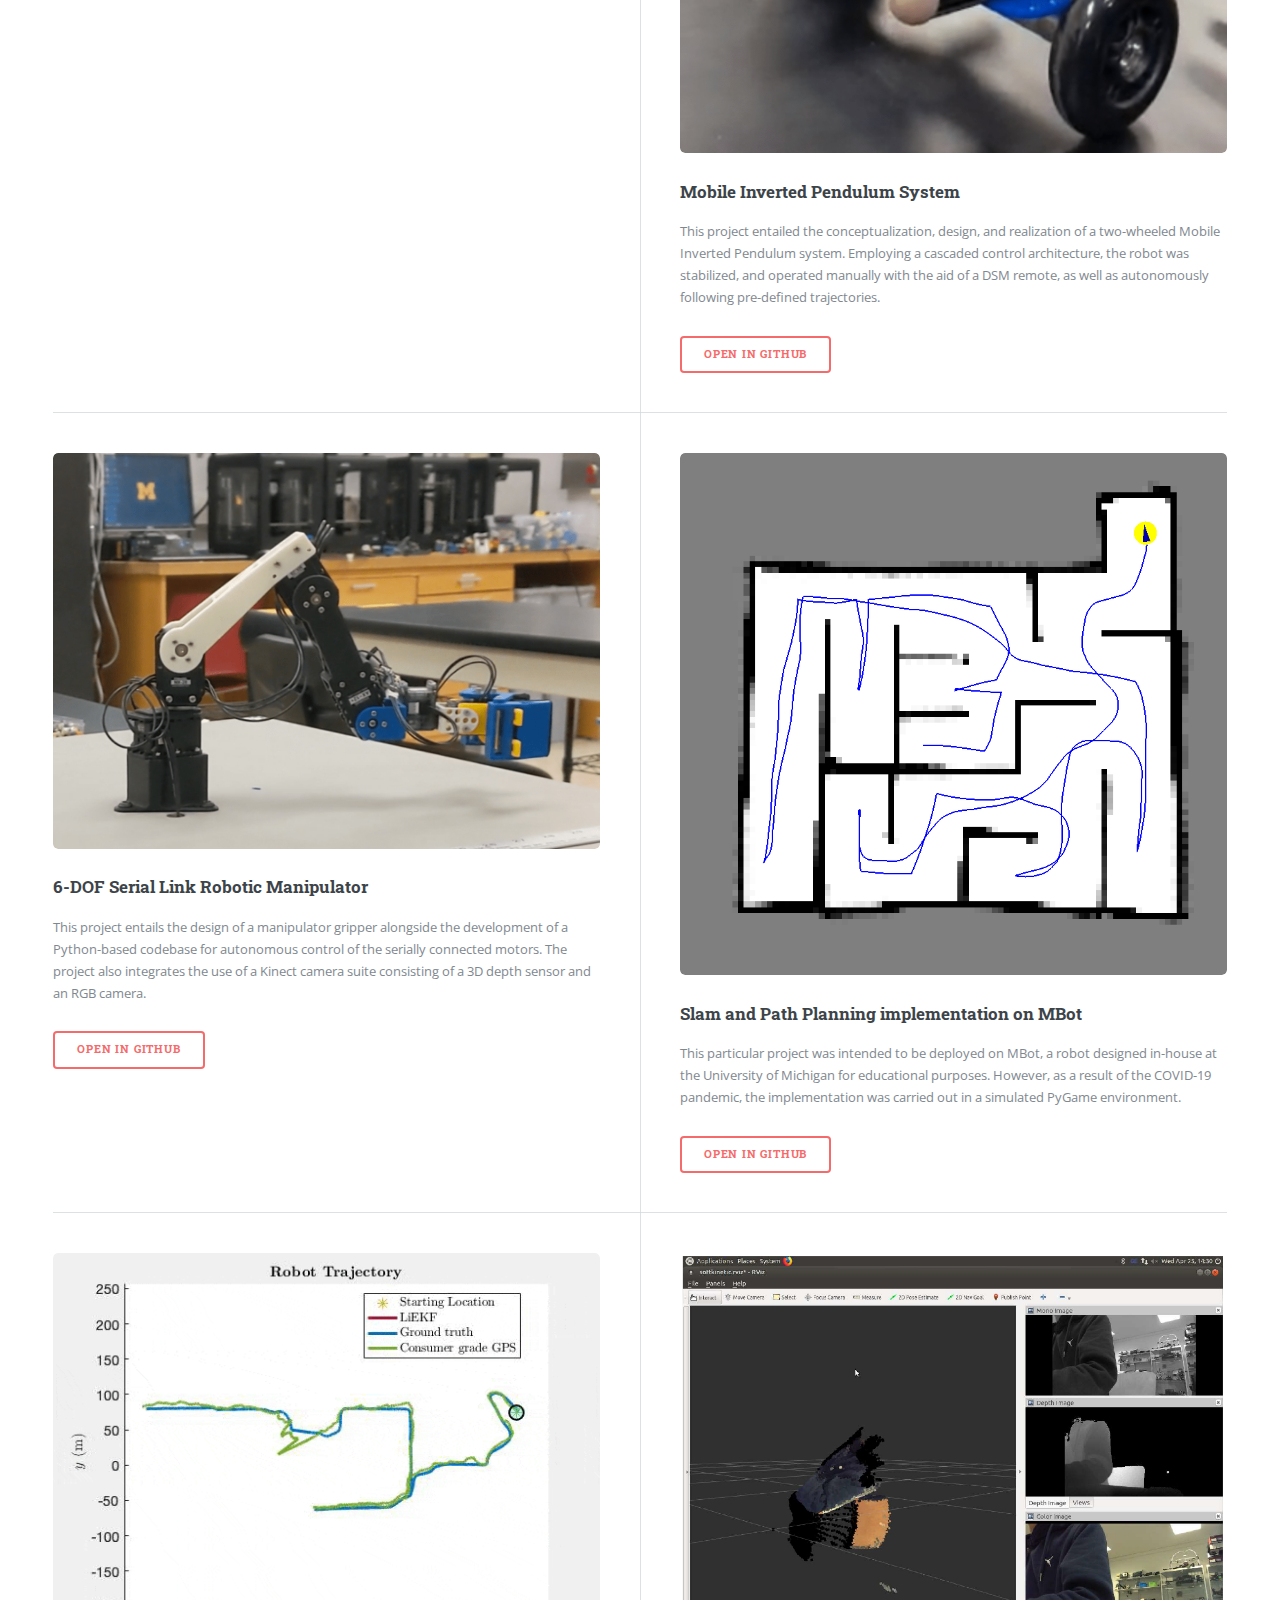
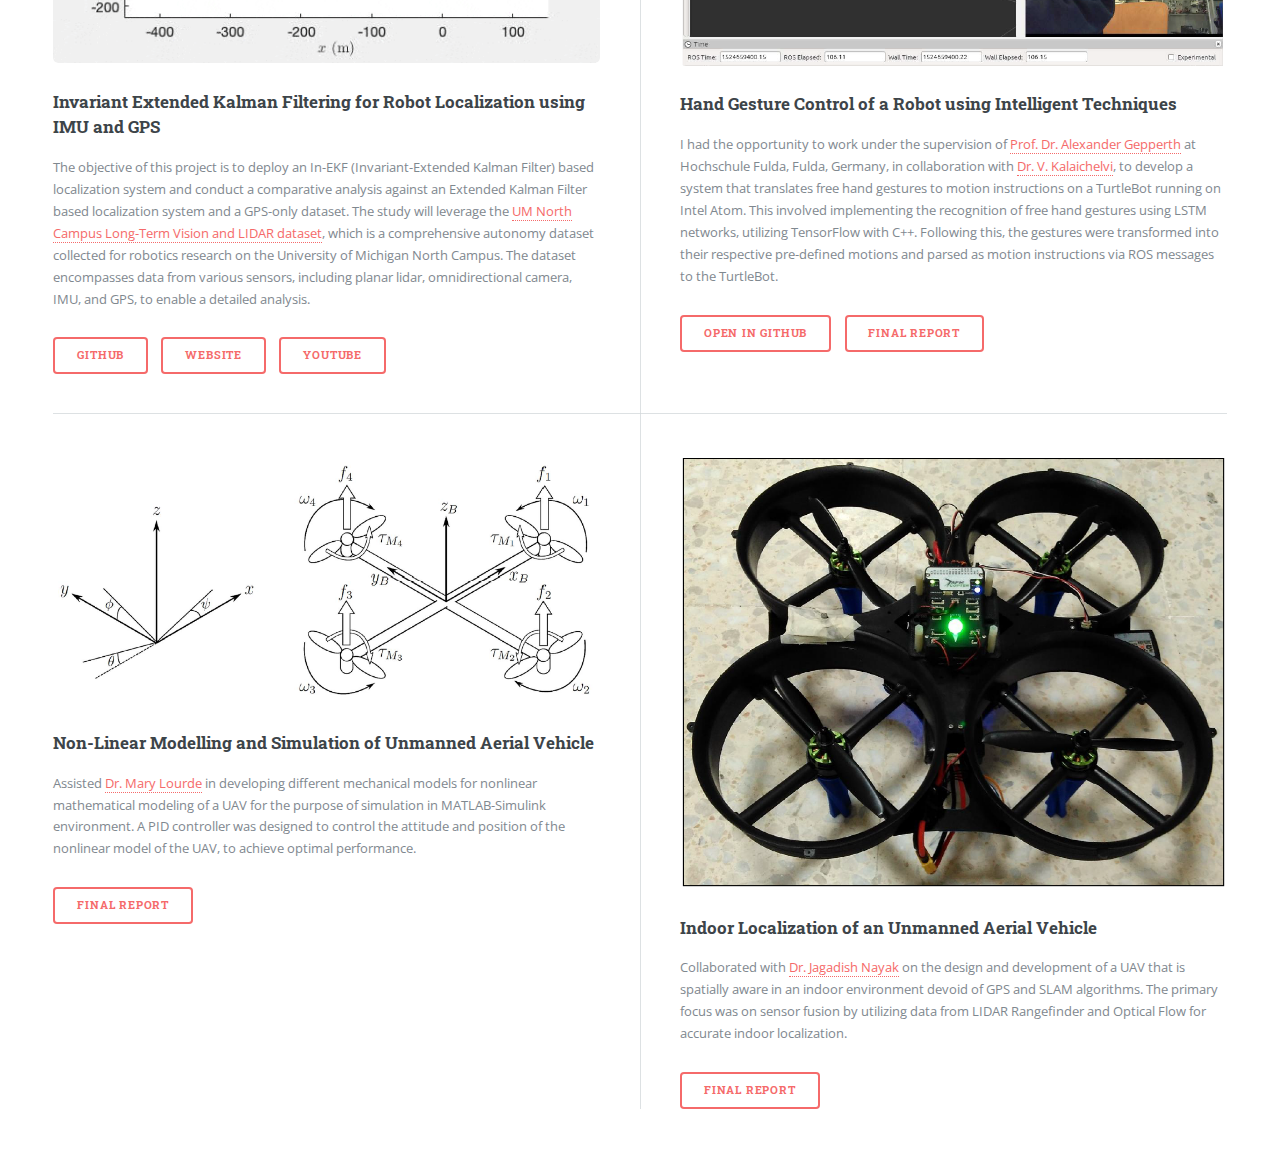
==== commit 53b2791b: "updates" ====
--- a/index.html
+++ b/index.html
@@ -37,28 +37,15 @@
 										</header>
 
 										<p style="text-align: justify">
-											I am currently working full-time as Vehicle Automation and Controls 
-											Engineer at Equipment Technologies, an agricultural company building 
-											up its portfolio by integrating Autonomous Driver Assist System and 
-											other emerging technologies.</p>
-										<p style="text-align: justify">
-											I completed my undergraduate degree in Electronics and Communication 
-											Engineering from Birla Institute of Technology and Science with a focus 
-											on Control Systems. While in my freshman year in Birla Institute of 
-											Technology and Science, I joined the Unmanned Aerial Vehicle research 
-											group - Team IFOR as a Hardware and Subsystems member and went on to 
-											lead the team in my senior year. I completed my undergraduate thesis 
-											research at the University of Fulda, Germany, titled "Hand Gesture Control 
-											of a Robot Using Intelligent Techniques". </p>
-										<p style="text-align: justify">
-											In 2019, I started my graduate degree in the Electrical and Computer 
-											Engineering program at the University of Michigan, with a 
-											specialization in Robotics.</p>
+											I am a Robotics Engineer at Equipment Technologies, where I work full-time on integrating cutting-edge technology into agricultural equipment. My work is focused on developing Autonomous Driver Assist Systems and other emerging technologies that are poised to transform the agriculture industry.</p>
+										<p style="text-align: justify">
+											I hold an undergraduate degree in Electronics and Communication Engineering from Birla Institute of Technology and Science, where I specialized in Control Systems. During my time there, I joined the Unmanned Aerial Vehicle research group - Team IFOR as a Hardware and Subsystems member and later went on to lead the team in my senior year. I also completed my undergraduate thesis research at the University of Fulda, Germany, where I explored "Hand Gesture Control of a Robot Using Intelligent Techniques". </p>
+										<p style="text-align: justify">
+											In 2019, I began my graduate degree in Electrical and Computer Engineering at the prestigious University of Michigan, with a specialization in Robotics.</p>
 											 
 										
 										<p style="text-align: justify">
-											Use the taskbar to navigate to different tabs; checkout my highlighted projects down below and if you 
-											feel the need to contact me, ping me at <a href="mailto: saptadeb@umich.edu">saptadeb@umich.edu</a>
+											Please take a moment to explore the different tabs on my portfolio website and check out some of my highlighted projects. If you have any questions or would like to reach out to me, please don't hesitate to ping me at <a href="mailto: saptadeb@umich.edu">saptadeb@umich.edu</a>
 										</p>
 
 										<ul class="actions">
@@ -81,14 +68,10 @@
 										<article>
 											<a href="https://github.com/saptadeb/object-tracking-for-safety" class="image"><img src="images/detection.gif" alt="" /></a>
 											<h3>Object Tracking for Safety</h3>
-											<p>The aim of this project was to use object tracking to detect and draw 
-												conclusions about the distance of the moving object from the camera, and 
-												additionally issue a warning based on the proximity of the object to the 
-												camera. Such a warning would be useful for a robot, vehicle, or even human, 
-												to react appropriately when the camera is mounted on them. This is implemented 
-												with a depth estimator method that makes use of the variation in scale of the 
-												bounding box with depth of the object. 
-												</p>
+											<p>
+												This project demonstrates my ability to create practical solutions for real-world challenges through the development of an innovative method to detect moving objects and measure their distance from the camera with precision. The solution utilizes advanced object tracking techniques to accurately estimate object depth and issue proximity warnings. To achieve dependable results, the depth estimator method I developed incorporates cutting-edge scaling algorithms, resulting in precise measurements. This technology has a wide range of potential applications, including aiding in navigation for autonomous vehicles and robots as well as assisting humans in hazardous environments. My expertise in object tracking is showcased through this project, highlighting my capabilities to deliver effective solutions for complex problems.
+
+											</p>
 											<ul class="actions">
 												<li><a href="https://github.com/saptadeb/object-tracking-for-safety" class="button">GitHub</a></li>
 												<li><a href="https://eecs504-f20.github.io/object-tracking-for-safety/" class="button">Website</a></li>
@@ -99,10 +82,9 @@
 										<article>
 											<a href="https://github.com/saptadeb/balanceBot" class="image"><img src="images/balancebot-min.png" alt="" /></a>
 											<h3>Mobile Inverted Pendulum System</h3>
-											<p>This project involved the design and development of a two wheeled Mobile 
-												Inverted Pendulum system. Using a cascaded control architecture the bot 
-												was balanced, and driven manually via a DSM remote and autonomously in 
-												pre-defined trajectories.</p>
+											<p>
+												This project entailed the conceptualization, design, and realization of a two-wheeled Mobile Inverted Pendulum system. Employing a cascaded control architecture, the robot was stabilized, and operated manually with the aid of a DSM remote, as well as autonomously following pre-defined trajectories.
+											</p>
 											<ul class="actions">
 												<li><a href="https://github.com/saptadeb/balanceBot" class="button">Open in GitHub</a></li>
 											</ul>
@@ -111,10 +93,9 @@
 										<article>
 											<a href="https://github.com/saptadeb/armLab" class="image"><img src="images/armlab-min.png" alt="" /></a>
 											<h3>6-DOF Serial Link Robotic Manipulator</h3>
-											<p>As the title suggests, this project involved designing a gripper for a 
-												manipulator and writing the codebase in Python to drive the serially 
-												connected motors autonomously; in conjuction with using kinect camera suite 
-												(3D depth sensor and RGB camera). </p>
+											<p>
+												This project entails the design of a manipulator gripper alongside the development of a Python-based codebase for autonomous control of the serially connected motors. The project also integrates the use of a Kinect camera suite consisting of a 3D depth sensor and an RGB camera.
+											</p>
 											<ul class="actions">
 												<li><a href="https://github.com/saptadeb/armLab" class="button">Open in GitHub</a></li>
 											</ul>
@@ -123,9 +104,9 @@
 										<article>
 											<a href="https://github.com/saptadeb/botLab" class="image"><img src="images/slam.png" alt="" /></a>
 											<h3>Slam and Path Planning implementation on MBot</h3>
-											<p>This project was supposed to be implemented on MBot, a bot developed 
-												in-house at UoM for learning purposes, but was rather completed virtually 
-												on a simulated PyGame environment due to the COVID-19 pandemic.</p>
+											<p>
+												This particular project was intended to be deployed on MBot, a robot designed in-house at the University of Michigan for educational purposes. However, as a result of the COVID-19 pandemic, the implementation was carried out in a simulated PyGame environment.
+											</p>
 											<ul class="actions">
 												<li><a href="https://github.com/saptadeb/botLab" class="button">Open in GitHub</a></li>
 											</ul>
@@ -135,13 +116,9 @@
 										<article>
 											<a href="https://team16-mobrob-w20.github.io/inekf-localization/" class="image"><img src="images/liekf.gif" alt="" /></a>
 											<h3>Invariant Extended Kalman Filtering for Robot Localization using IMU and GPS</h3>
-											<p>This project aims to implement an In-EKF based localization system and 
-												compare it against an Extended Kalman Filter based localization system 
-												and a GPS-alone dataset. We will use the <a href="http://robots.engin.umich.edu/nclt/">UM North Campus 
-												Long-Term Vision  and LIDAR dataset</a>, an autonomy dataset for robotics 
-												research collected on the University of Michigan North Campus. It consists 
-												of data from several sensors including planar lidar, omnidirectional 
-												camera, IMU, and GPS.</p>
+											<p>
+												The objective of this project is to deploy an In-EKF (Invariant-Extended Kalman Filter) based localization system and conduct a comparative analysis against an Extended Kalman Filter based localization system and a GPS-only dataset. The study will leverage the <a href="http://robots.engin.umich.edu/nclt/">UM North Campus Long-Term Vision  and LIDAR dataset</a>, which is a comprehensive autonomy dataset collected for robotics research on the University of Michigan North Campus. The dataset encompasses data from various sensors, including planar lidar, omnidirectional camera, IMU, and GPS, to enable a detailed analysis.
+											</p>
 												<ul class="actions">
 													<li><a href="https://github.com/saptadeb/inekf-localization" class="button">GitHub</a></li>
 													<li><a href="https://team16-mobrob-w20.github.io/inekf-localization/" class="button">Website</a></li>
@@ -152,11 +129,8 @@
 										<article>
 											<a href="https://github.com/saptadeb/TurtleBot_gestControl" class="image"><img src="images/thesis.PNG" alt="" /></a>
 											<h3>Hand Gesture Control of a Robot using Intelligent Techniques</h3>
-											<p>Worked under the guidance of <a href="https://www.hs-fulda.de/angewandte-informatik/ueber-uns/professuren/details/person/prof-dr-alexander-gepperth-1238/contactBox">Prof. Dr. Alexander Gepperth</a> at Hochschule Fulda, Fulda, Germany and co-guided by <a href="https://universe.bits-pilani.ac.in/dubai/kalaichelvi/profile">Dr. V. Kalaichelvi</a>.									
-												Developed a system to translate free hand gestures to motion instructions on TurtleBot running on Intel Atom.
-												Recognition of free hand gestures were implemented using LSTM networks (TensorFlow using C++).
-												The gestures were then transformed to respective pre-defined motions and parsing the motion instructions via ROS messages
-												to TurtleBot. </p>
+											<p>I had the opportunity to work under the supervision of <a href="https://www.hs-fulda.de/angewandte-informatik/ueber-uns/professuren/details/person/prof-dr-alexander-gepperth-1238/contactBox">Prof. Dr. Alexander Gepperth</a> at Hochschule Fulda, Fulda, Germany, in collaboration with <a href="https://universe.bits-pilani.ac.in/dubai/kalaichelvi/profile">Dr. V. Kalaichelvi</a>, to develop a system that translates free hand gestures to motion instructions on a TurtleBot running on Intel Atom. This involved implementing the recognition of free hand gestures using LSTM networks, utilizing TensorFlow with C++. Following this, the gestures were transformed into their respective pre-defined motions and parsed as motion instructions via ROS messages to the TurtleBot.
+											</p>
 												<ul class="actions">
 													<li><a href="https://github.com/saptadeb/TurtleBot_gestControl" class="button">Open in Github</a></li>
 													<li><a href="/docs/proj-bits/Bachelor Thesis.pdf" class="button">Final Report</a></li>
@@ -166,11 +140,7 @@
 										<article>
 											<a href="/docs/proj-bits/Nonlinear controller UAV.pdf" class="image"><img src="images/nonlinear.PNG" alt="" /></a>
 											<h3>Non-Linear Modelling and Simulation of Unmanned Aerial Vehicle</h3>
-											<p>
-												Worked under the guidance of <a href="https://scholar.google.com/citations?user=W0rj9NUAAAAJ&hl=en">Dr. Mary Lourde</a>. 
-												The first stage involved the study and implementatation of different mechanical models for the nonlinear mathematical modelling of a UAV.
-												The UAV was then simulated in the MATLAB-Simulink environment.
-												Finally a PID controller was designed for controlling the attitude and position of the nonlinear model of the UAV.
+											<p>Assisted <a href="https://scholar.google.com/citations?user=W0rj9NUAAAAJ&hl=en">Dr. Mary Lourde</a> in developing different mechanical models for nonlinear mathematical modeling of a UAV for the purpose of simulation in MATLAB-Simulink environment. A PID controller was designed to control the attitude and position of the nonlinear model of the UAV, to achieve optimal performance.
 											</p>
 											
 												<ul class="actions">
@@ -181,10 +151,7 @@
 										<article>
 											<a href="/docs/proj-bits/Visual Odometry Data Fusion for Indoor Localization of an Unmanned Aerial Vehicle.pdf" class="image"><img src="images/odometry.PNG" alt="" /></a>
 											<h3>Indoor Localization of an Unmanned Aerial Vehicle</h3>
-											<p>
-												Worked under the guidance of <a href="https://universe.bits-pilani.ac.in/dubai/jagadishnayak/profile">Dr. Jagadish Nayak</a>. 
-												This project involved the design and development of a UAV, spatially aware in an indoor environment devoid of GPS and SLAM algorithms.
-												Main focus was on sensor fusion using the data from LIDAR Rangefinder and Optical Flow for indoor localization.
+											<p>Collaborated with <a href="https://universe.bits-pilani.ac.in/dubai/jagadishnayak/profile">Dr. Jagadish Nayak</a> on the design and development of a UAV that is spatially aware in an indoor environment devoid of GPS and SLAM algorithms. The primary focus was on sensor fusion by utilizing data from LIDAR Rangefinder and Optical Flow for accurate indoor localization.
 											</p>
 											
 												<ul class="actions">
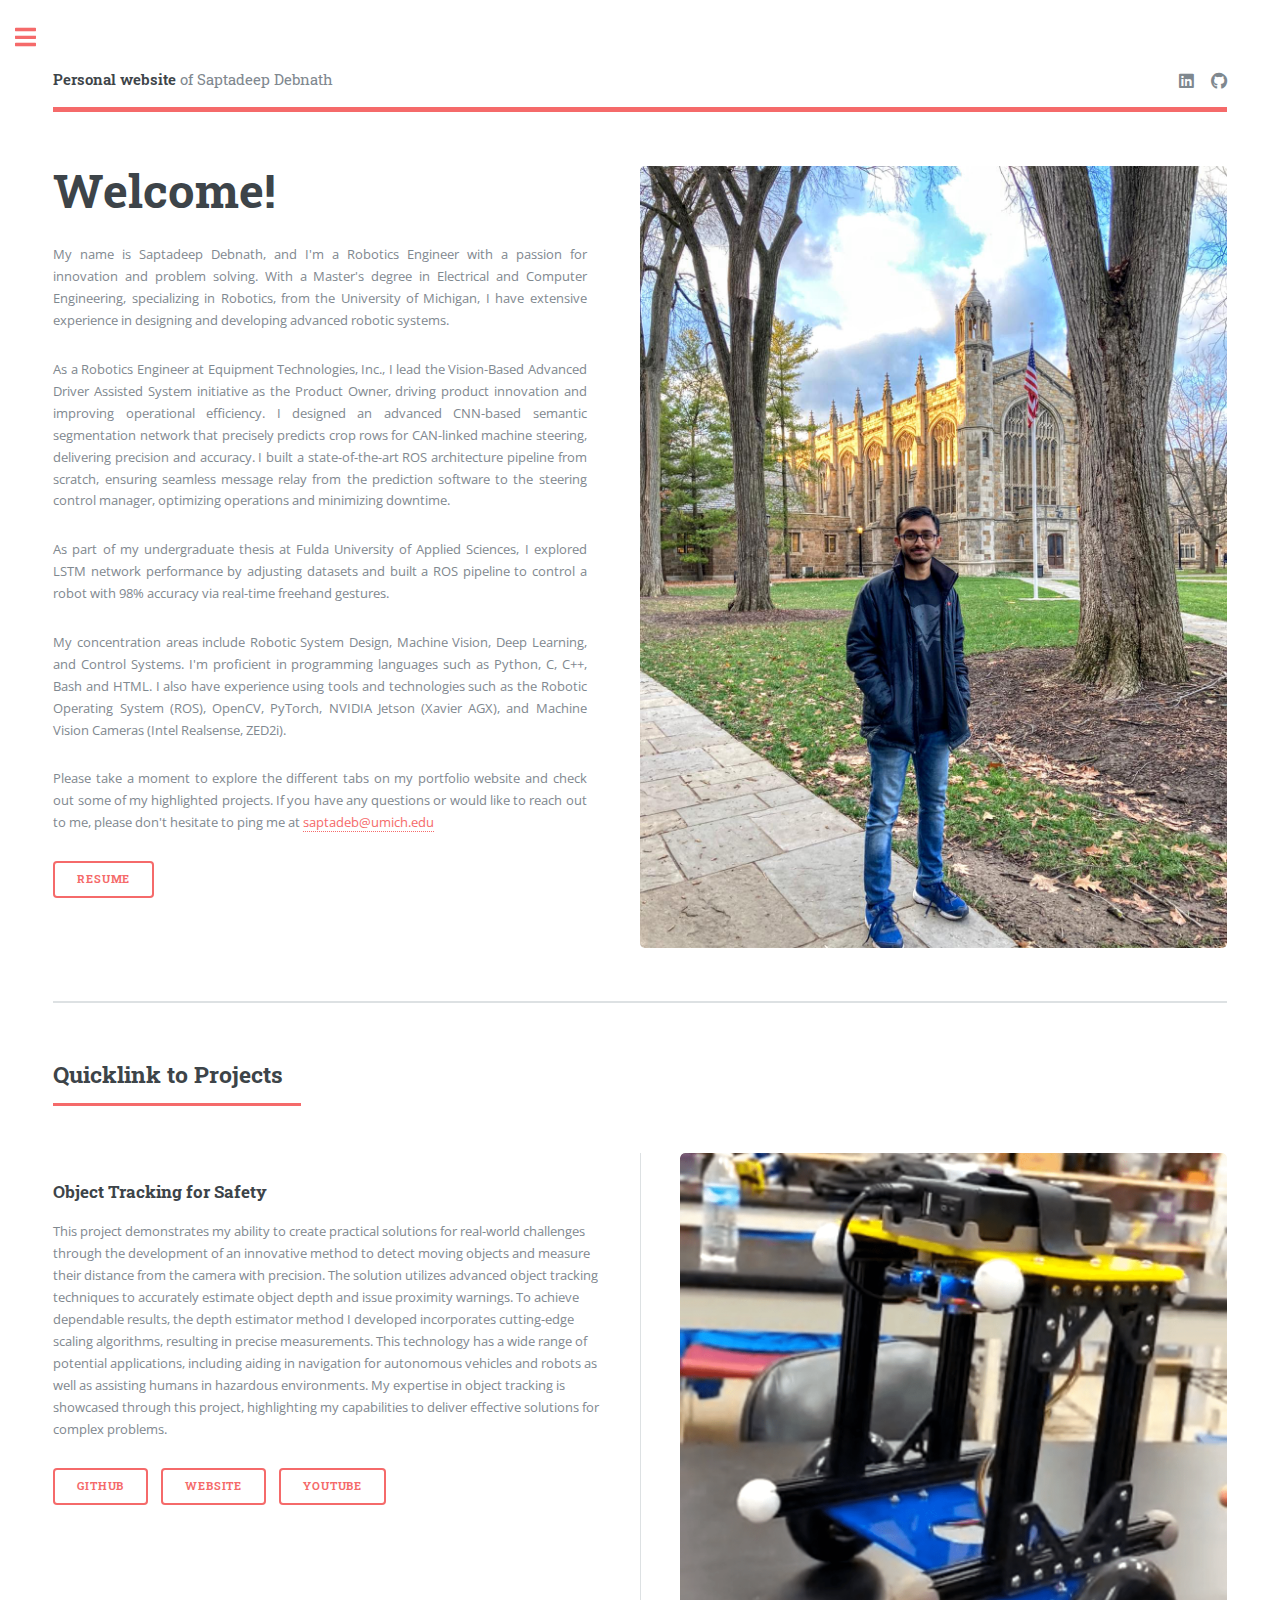
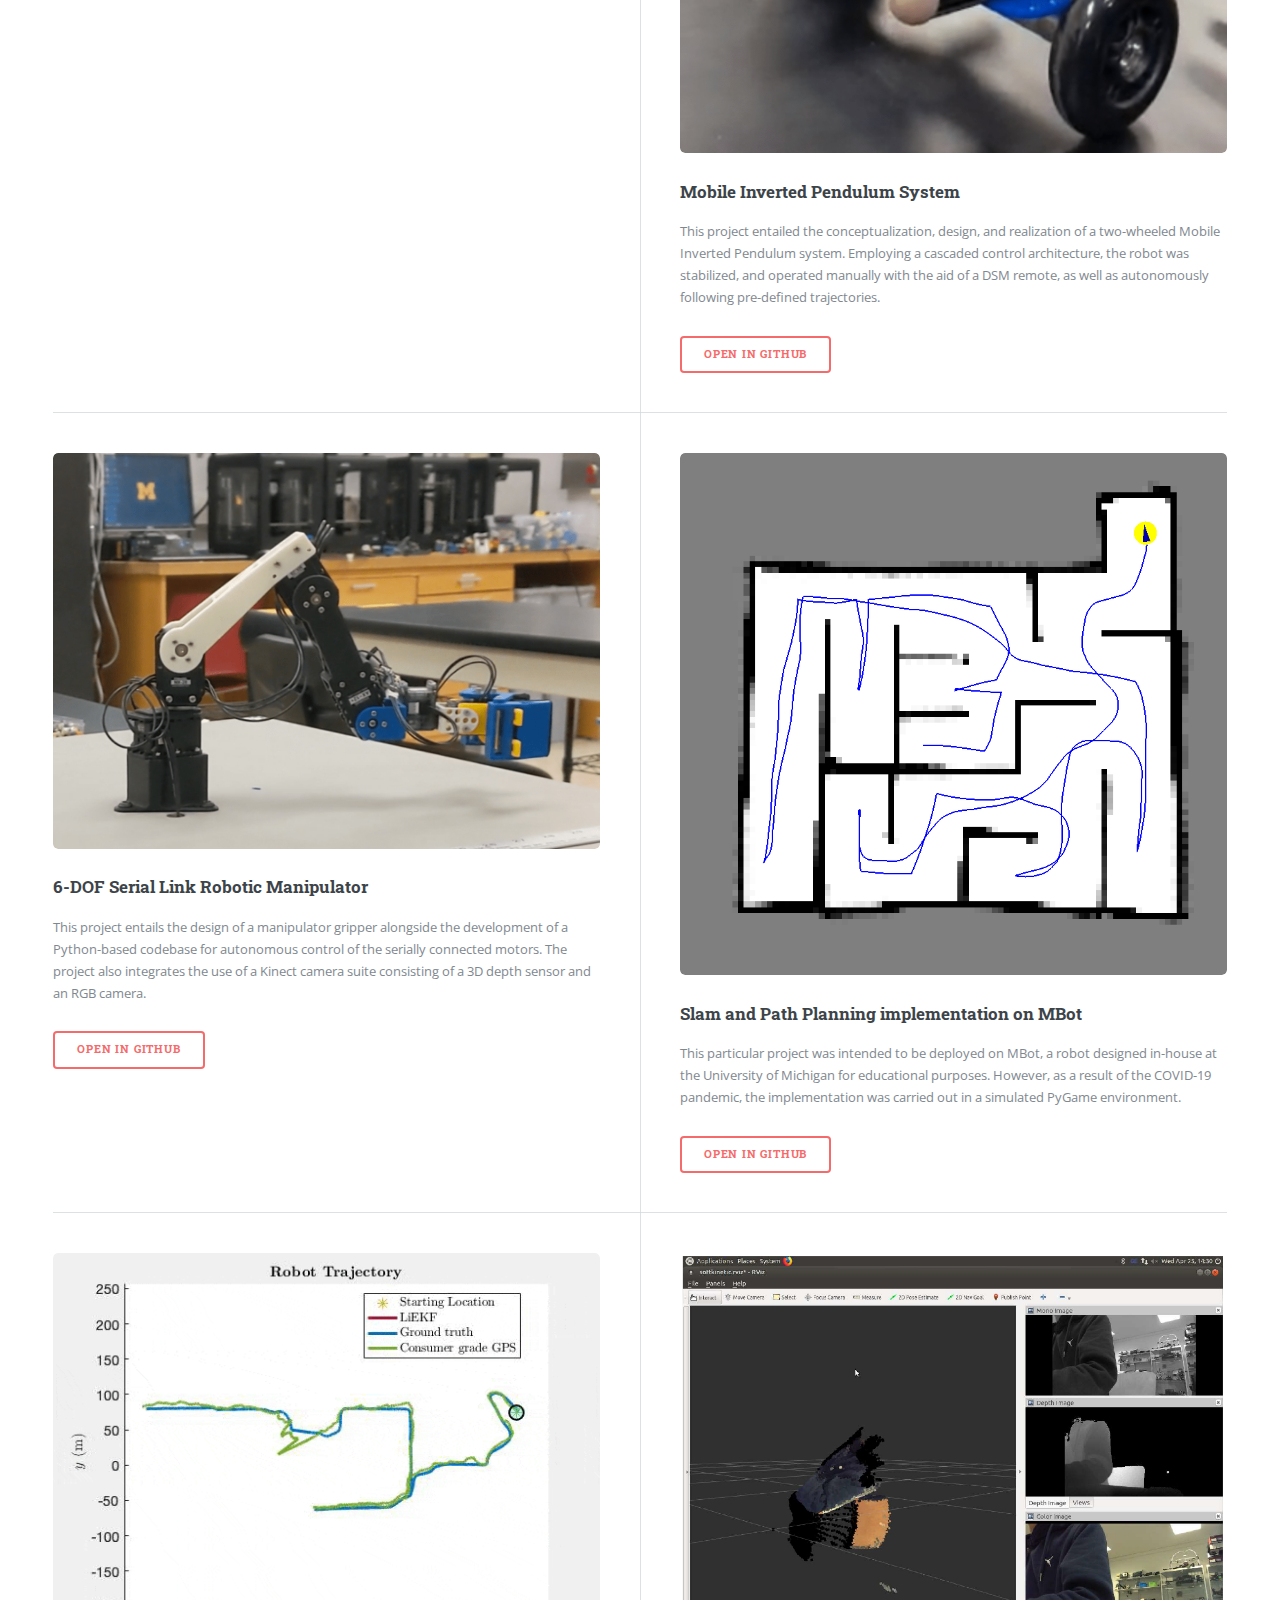
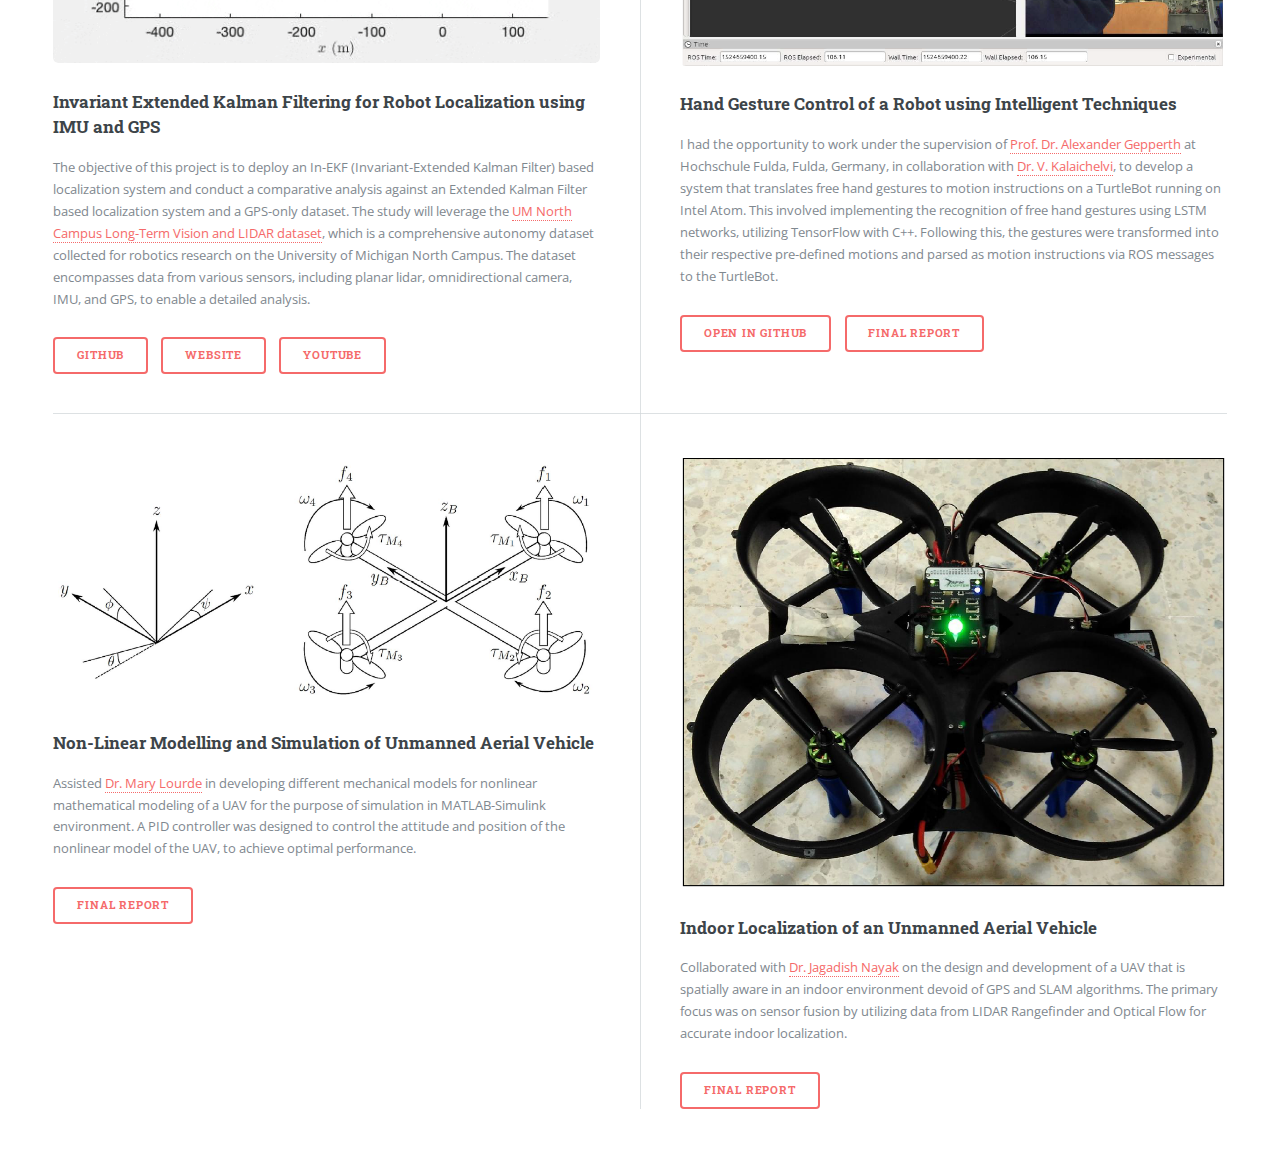
==== commit 318dd255: "updated landing page" ====
--- a/index.html
+++ b/index.html
@@ -37,13 +37,17 @@
 										</header>
 
 										<p style="text-align: justify">
-											I am a Robotics Engineer at Equipment Technologies, where I work full-time on integrating cutting-edge technology into agricultural equipment. My work is focused on developing Autonomous Driver Assist Systems and other emerging technologies that are poised to transform the agriculture industry.</p>
-										<p style="text-align: justify">
-											I hold an undergraduate degree in Electronics and Communication Engineering from Birla Institute of Technology and Science, where I specialized in Control Systems. During my time there, I joined the Unmanned Aerial Vehicle research group - Team IFOR as a Hardware and Subsystems member and later went on to lead the team in my senior year. I also completed my undergraduate thesis research at the University of Fulda, Germany, where I explored "Hand Gesture Control of a Robot Using Intelligent Techniques". </p>
-										<p style="text-align: justify">
-											In 2019, I began my graduate degree in Electrical and Computer Engineering at the prestigious University of Michigan, with a specialization in Robotics.</p>
-											 
-										
+											My name is Saptadeep Debnath, and I'm a Robotics Engineer with a passion for innovation and problem solving. With a Master's degree in Electrical and Computer Engineering, specializing in Robotics, from the University of Michigan, I have extensive experience in designing and developing advanced robotic systems.
+										</p>
+										<p style="text-align: justify">
+											As a Robotics Engineer at Equipment Technologies, Inc., I lead the Vision-Based Advanced Driver Assisted System initiative as the Product Owner, driving product innovation and improving operational efficiency. I designed an advanced CNN-based semantic segmentation network that precisely predicts crop rows for CAN-linked machine steering, delivering precision and accuracy. I built a state-of-the-art ROS architecture pipeline from scratch, ensuring seamless message relay from the prediction software to the steering control manager, optimizing operations and minimizing downtime.
+										</p>
+										<p style="text-align: justify">
+											As part of my undergraduate thesis at Fulda University of Applied Sciences, I explored LSTM network performance by adjusting datasets and built a ROS pipeline to control a robot with 98% accuracy via real-time freehand gestures.
+										</p>
+										<p style="text-align: justify">
+											My concentration areas include Robotic System Design, Machine Vision, Deep Learning, and Control Systems. I'm proficient in programming languages such as Python, C, C++, Bash and HTML. I also have experience using tools and technologies such as the Robotic Operating System (ROS), OpenCV, PyTorch, NVIDIA Jetson (Xavier AGX), and Machine Vision Cameras (Intel Realsense, ZED2i).
+										</p>
 										<p style="text-align: justify">
 											Please take a moment to explore the different tabs on my portfolio website and check out some of my highlighted projects. If you have any questions or would like to reach out to me, please don't hesitate to ping me at <a href="mailto: saptadeb@umich.edu">saptadeb@umich.edu</a>
 										</p>
